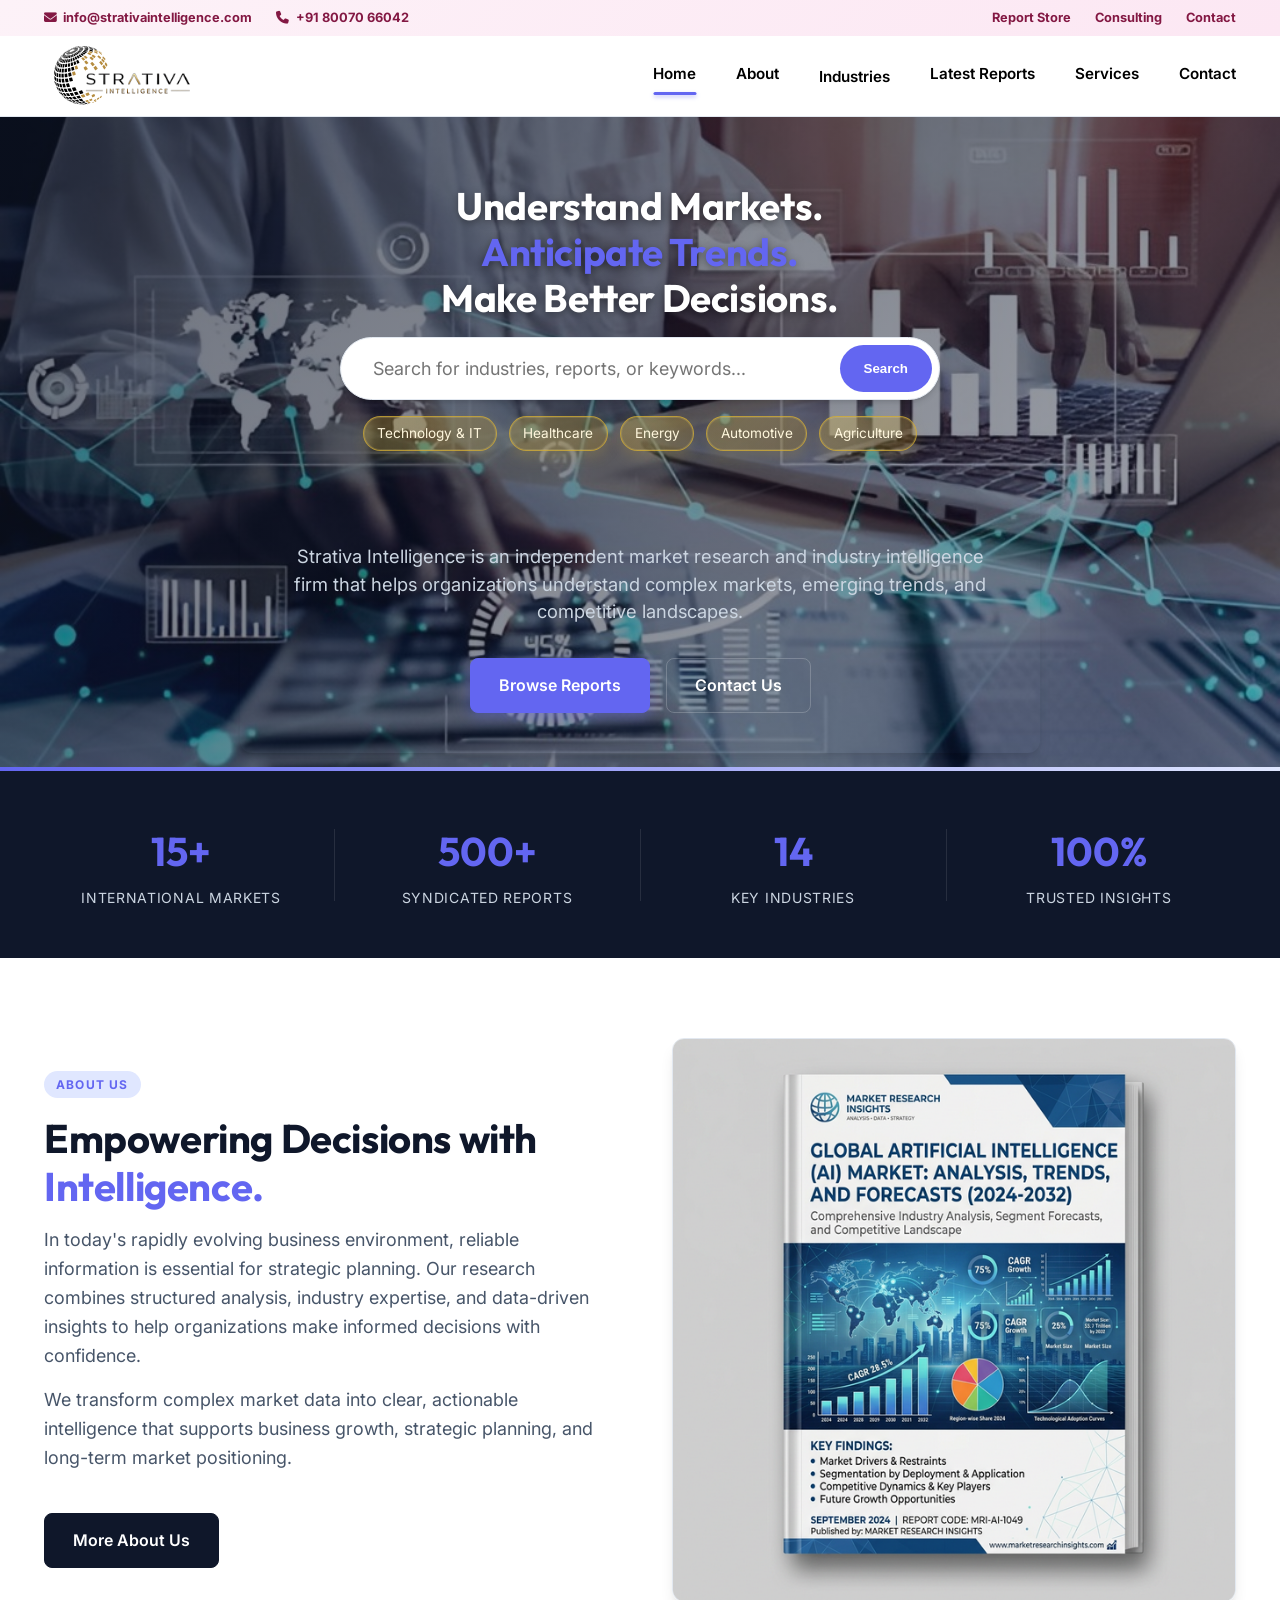
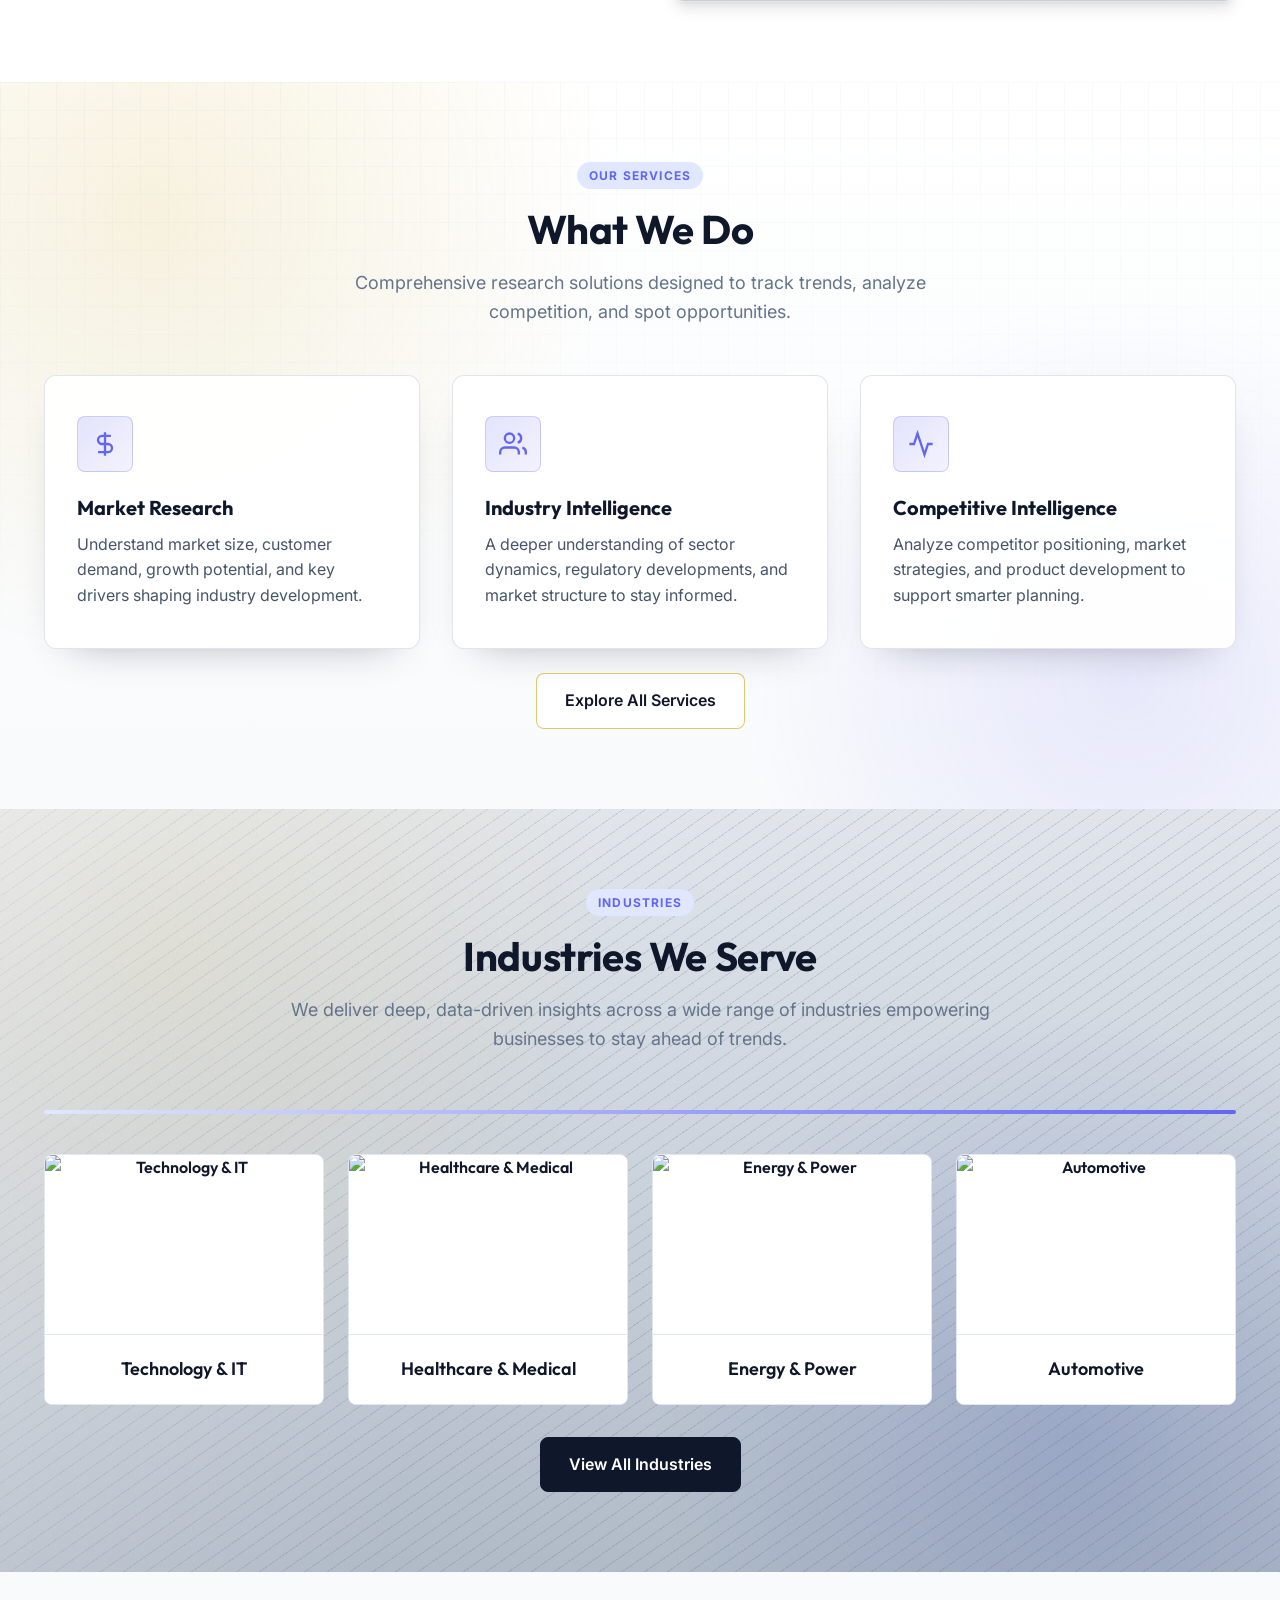
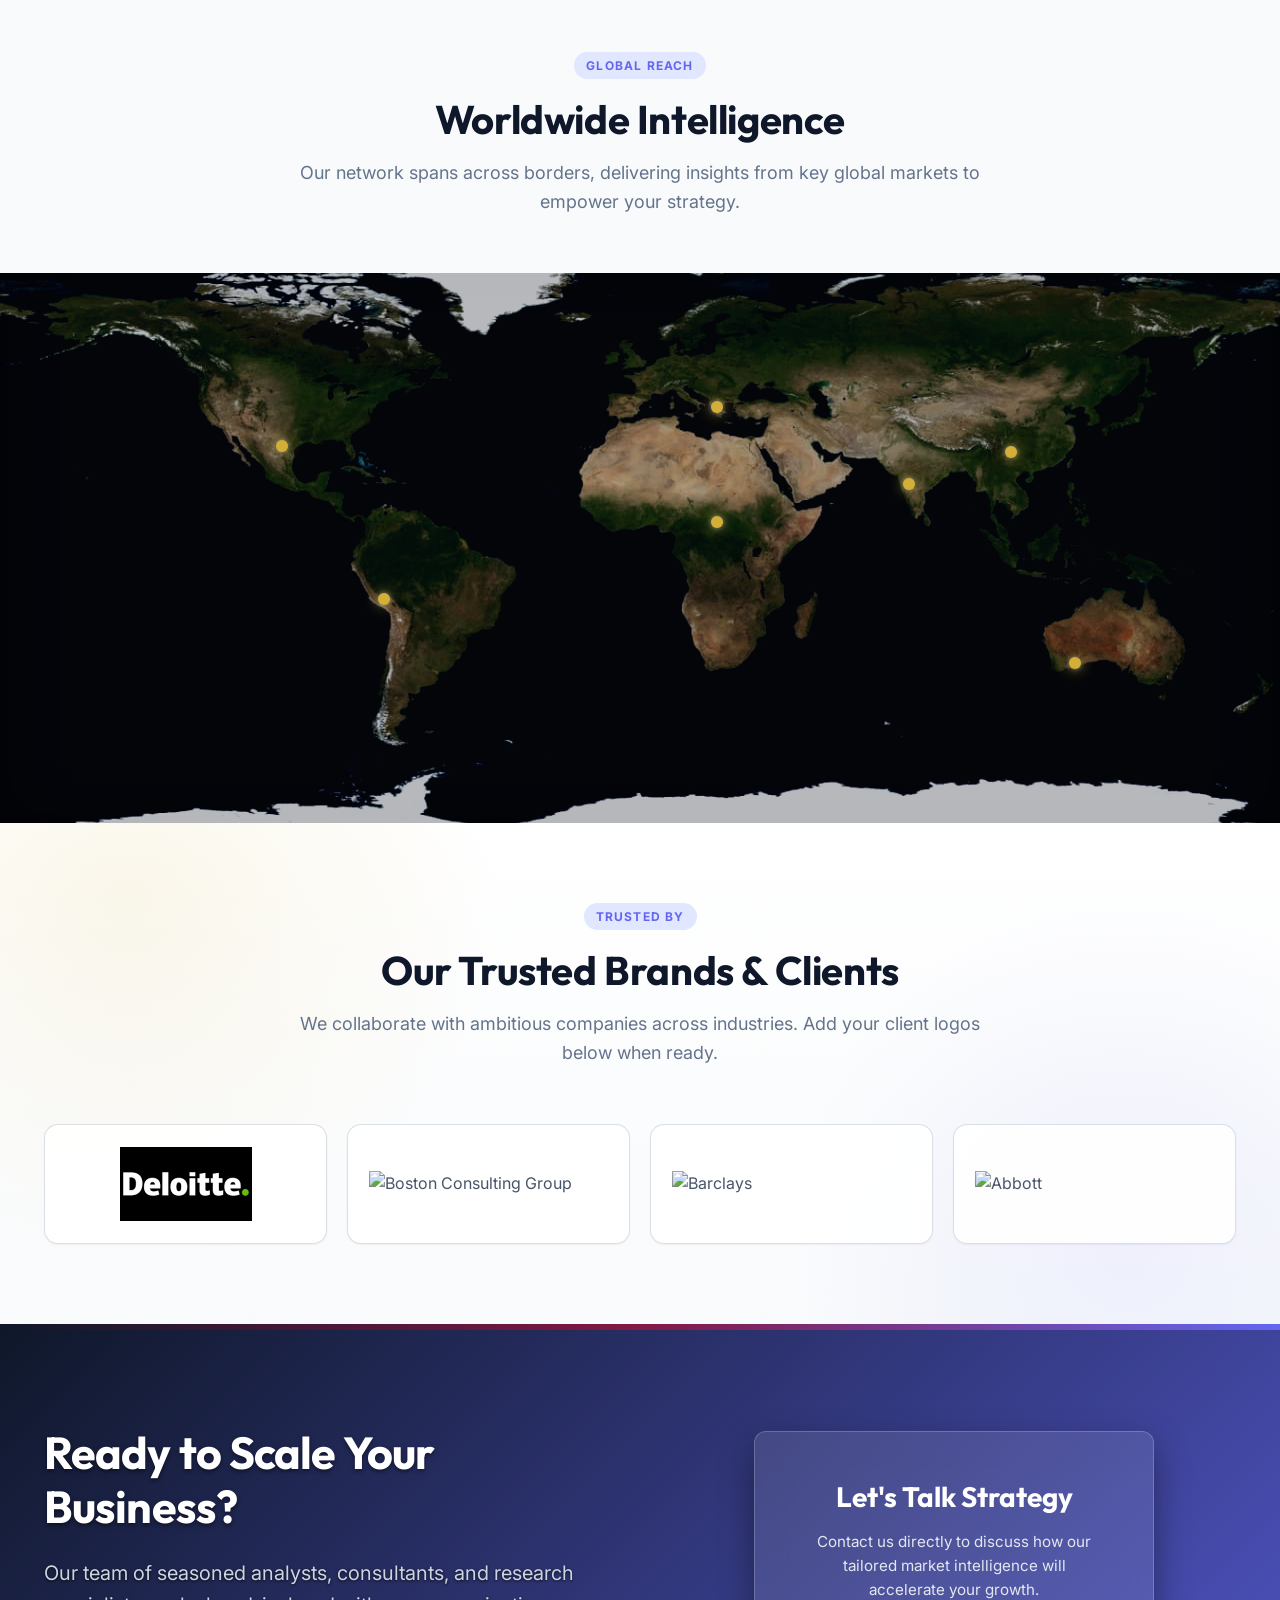
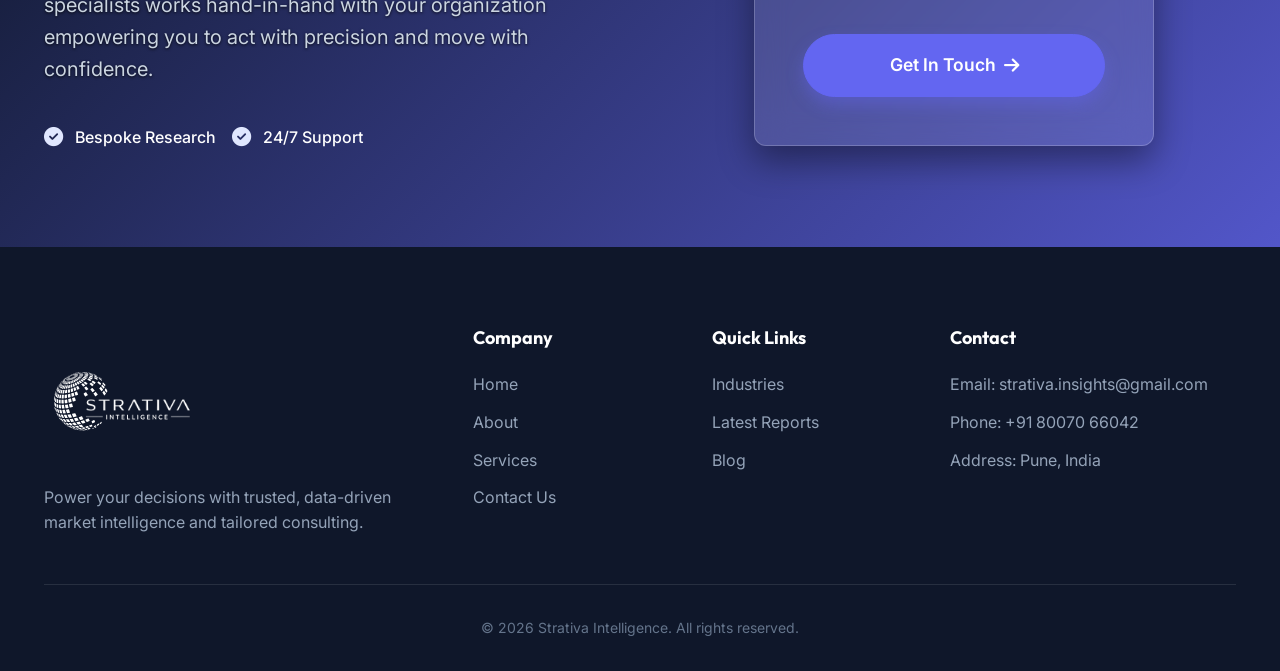
==== index.html @ 001875b3 "update chnge" ====
<!DOCTYPE html>
<html lang="en">

<head>
  <meta charset="UTF-8">
  <meta name="viewport" content="width=device-width, initial-scale=1.0">
  <meta name="description"
    content="Smarter Insights. Sharper Strategies. Real Growth. Power your decisions with trusted, data-driven market intelligence and tailored consulting.">
  <meta property="og:title" content="Strativa Intelligence | Market Research">
  <meta property="og:description" content="Trusted, data-driven market intelligence and tailored consulting.">
  <meta property="og:type" content="website">
  <title>Home | Market Intelligence & Consulting</title>
  <link
    href="https://fonts.googleapis.com/css2?family=Inter:wght@300;400;500;600;700;800&family=Outfit:wght@400;500;600;700&display=swap"
    rel="stylesheet">
  <link rel="stylesheet" href="styles.css">
  <link rel="stylesheet" href="https://cdnjs.cloudflare.com/ajax/libs/font-awesome/6.5.1/css/all.min.css">
  <link rel="icon" href="images/SI logo.svg" type="image/svg+xml">
</head>

<body>

  <!-- Header & Navigation -->
  <!-- Top Bar -->
  <div class="top-bar">
    <div class="container top-bar-container">
      <div class="top-bar-left">
        <a href="mailto:info@strativaintelligence.com"><i class="fa-solid fa-envelope"></i>
          info@strativaintelligence.com</a>
        <a href="tel:+918007066042"><i class="fa-solid fa-phone"></i> +91 80070 66042</a>
      </div>
      <div class="top-bar-right">
        <a href="reports.html">Report Store</a>
        <a href="services.html">Consulting</a>
        <a href="contact.html">Contact</a>

      </div>
    </div>
  </div>
  <header class="header">
    <div class="container nav-container">
      <a href="index.html" class="logo">
        <img src="images/SI logo.svg" alt="Strativa Intelligence" style="height: 48px; width: auto;">
      </a>
      <button class="nav-toggle" id="navToggle" aria-label="Toggle Navigation">
        <svg width="24" height="24" fill="none" stroke="currentColor" stroke-width="2">
          <path d="M4 6h16M4 12h16M4 18h16"></path>
        </svg>
      </button>
      <nav class="nav-links" id="navLinks">
        <a href="index.html" class="active">Home</a>
        <a href="about.html">About</a>
        <div class="nav-item">
          <a href="industries.html">Industries</a>
          <div class="dropdown-menu">
            <a href="industries.html?q=technology"><i class="fa-solid fa-laptop-code"
                style="margin-right:8px; width:16px; text-align:center;"></i> Technology &amp; IT</a>
            <a href="industries.html?q=healthcare"><i class="fa-solid fa-heart-pulse"
                style="margin-right:8px; width:16px; text-align:center;"></i> Healthcare</a>
            <a href="industries.html?q=energy"><i class="fa-solid fa-bolt"
                style="margin-right:8px; width:16px; text-align:center;"></i> Energy &amp; Power</a>
            <a href="industries.html?q=automotive"><i class="fa-solid fa-car"
                style="margin-right:8px; width:16px; text-align:center;"></i> Automotive</a>
            <a href="industries.html?q=agriculture"><i class="fa-solid fa-seedling"
                style="margin-right:8px; width:16px; text-align:center;"></i> Agriculture</a>
            <a href="industries.html?q=aerospace"><i class="fa-solid fa-rocket"
                style="margin-right:8px; width:16px; text-align:center;"></i> Aerospace &amp; Defense</a>
            <a href="industries.html?q=construction"><i class="fa-solid fa-helmet-safety"
                style="margin-right:8px; width:16px; text-align:center;"></i> Construction</a>
            <a href="industries.html?q=consumer"><i class="fa-solid fa-bag-shopping"
                style="margin-right:8px; width:16px; text-align:center;"></i> Consumer Goods</a>
            <a href="industries.html?q=foods"><i class="fa-solid fa-utensils"
                style="margin-right:8px; width:16px; text-align:center;"></i> Foods &amp; Beverages</a>
            <a href="industries.html?q=ict"><i class="fa-solid fa-microchip"
                style="margin-right:8px; width:16px; text-align:center;"></i> ICT &amp; Semiconductor</a>
            <a href="industries.html?q=mining"><i class="fa-solid fa-hammer"
                style="margin-right:8px; width:16px; text-align:center;"></i> Mining &amp; Metals</a>
            <a href="industries.html?q=manufacturing"><i class="fa-solid fa-industry"
                style="margin-right:8px; width:16px; text-align:center;"></i> Manufacturing</a>
            <a href="industries.html?q=chemicals"><i class="fa-solid fa-flask"
                style="margin-right:8px; width:16px; text-align:center;"></i> Chemicals</a>
            <a href="industries.html?q=telecom"><i class="fa-solid fa-tower-cell"
                style="margin-right:8px; width:16px; text-align:center;"></i> Telecom</a>
          </div>
        </div>
        <a href="reports.html">Latest Reports</a>
        <a href="services.html">Services</a>
        <a href="contact.html">Contact</a>
      </nav>
    </div>
  </header>

  <!-- Hero Section -->
  <section class="hero" id="homeHero"
    style="position: relative; padding: 0; min-height: 650px; overflow: hidden; display: flex; align-items: center;">

    <!-- Static Background -->
    <div
      style="position: absolute; inset: 0; background: url('images/hero-bg-2.jpg') center/cover no-repeat; z-index: 0;"></div>

    <!-- Dark Overlay -->
    <div
      style="position: absolute; inset: 0; background: linear-gradient(135deg, rgba(15, 23, 42, 0.62) 0%, rgba(15, 23, 42, 0.38) 100%); z-index: 1;"></div>

    <div class="container" style="position: relative; z-index: 5; width: 100%;">
      <br><br>
      <div class="hero-content">
        <!-- Search at the top -->
        <!-- <h1 style="font-size: 2.2rem; color: white; margin-bottom: 0.5rem; text-shadow: 0 2px 4px rgba(0,0,0,0.5);">Find
          Your Market Intelligence</h1> -->
        <h2 style="color: white; font-size: clamp(1.8rem, 3vw, 2.8rem); line-height: 1.2; margin: 0 0 1rem 0; text-shadow: 0 2px 8px rgba(0,0,0,0.45);">
          Understand Markets.<br><span class="text-accent">Anticipate Trends.</span><br>Make Better Decisions.
        </h2>
        <div class="hero-search-container" style="margin-top: 1rem;">
          <input type="text" id="mainSearchInput" class="hero-search-input"
            placeholder="Search for industries, reports, or keywords...">
          <button class="hero-search-btn" onclick="window.location.href='reports.html'">Search</button>
        </div>

        <div class="hero-suggestions">
              <a href="#" class="suggest-tag">Technology &amp; IT</a>
          <a href="#" class="suggest-tag">Healthcare</a>
          <a href="#" class="suggest-tag">Energy</a>
          <a href="#" class="suggest-tag">Automotive</a>
          <a href="#" class="suggest-tag">Agriculture</a>
        </div>

        <script>
          document.querySelectorAll('.suggest-tag').forEach(tag => {
            tag.addEventListener('click', function (e) {
              e.preventDefault();
              const term = this.innerText;
              document.getElementById('mainSearchInput').value = term;

              const queryMap = {
                'Technology & IT': 'technology',
                'Healthcare': 'healthcare',
                'Energy': 'energy',
                'Automotive': 'automotive',
                'Agriculture': 'agriculture'
              };

              const query = queryMap[term.trim()];
              if (query) {
                window.location.href = 'industries.html?q=' + query;
              }
            });
          });
        </script>

        <!-- Wrapped text content in a dark box -->
        <div class="hero-text-box">
          <p>Strativa Intelligence is an independent market research and industry intelligence firm that helps
            organizations understand complex markets, emerging trends, and competitive landscapes.</p>

          <div class="hero-actions">
            <a href="reports.html" class="btn btn-primary">Browse Reports</a>
            <a href="contact.html" class="btn btn-outline" style="border-color: rgba(255,255,255,0.2);">Contact Us</a>
          </div>
        </div>
      </div>
    </div>

  </section>

  <!-- Stats Section -->
  <!-- Decorative Top Bar -->
  <div
    style="height: 4px; width: 100%; background: linear-gradient(90deg, var(--accent-color) 0%, var(--accent-light) 100%);">
  </div>
  <section class="stats-section">
    <div class="container">
      <div class="stats-grid">
        <div class="stat-card">
          <div class="stat-number" data-target="15" data-suffix="+">0+</div>
          <div class="stat-label">International Markets</div>
        </div>
        <div class="stat-card">
          <div class="stat-number" data-target="500" data-suffix="+">0+</div>
          <div class="stat-label">Syndicated Reports</div>
        </div>
        <div class="stat-card">
          <div class="stat-number" data-target="14" data-suffix="">0</div>
          <div class="stat-label">Key Industries</div>
        </div>
        <div class="stat-card">
          <div class="stat-number" data-target="100" data-suffix="%">0%</div>
          <div class="stat-label">Trusted Insights</div>
        </div>
      </div>
    </div>
  </section>

  <!-- Empowering Decisions -->
  <section class="section about-section">
    <div class="container">
      <div class="split-layout">
        <div class="split-content">
          <div class="section-tag">About Us</div>
          <h2>Empowering Decisions with <span class="text-accent">Intelligence.</span></h2>
          <p>In today's rapidly evolving business environment, reliable information is essential for strategic planning.
            Our research combines structured analysis, industry expertise, and data-driven insights to help
            organizations make informed decisions with confidence.</p>
          <p style="margin-top: 1rem;">We transform complex market data into clear, actionable intelligence that
            supports business growth, strategic planning, and long-term market positioning.</p>
          <a href="about.html" class="btn btn-secondary mt-4">More About Us</a>
        </div>
        <div class="split-image">
          <img src="images/report_sample.png" alt="Grand View Research Report Sample"
            style="width: 100%; border-radius: 12px; box-shadow: var(--shadow-lg); border: 1px solid var(--border-color);">
        </div>
      </div>
    </div>
  </section>

  <!-- What We Do section -->
  <section class="section bg-light what-we-do-section">
    <div class="container">
      <div class="section-header text-center">
        <div class="section-tag">Our Services</div>
        <h2>What We Do</h2>
        <p>Comprehensive research solutions designed to track trends, analyze competition, and spot opportunities.</p>
      </div>

      <div class="services-grid">
        <div class="service-card">
          <div class="icon-wrapper">
            <svg viewBox="0 0 24 24" fill="none" stroke="currentColor" stroke-width="2">
              <path d="M12 2v20M17 5H9.5a3.5 3.5 0 0 0 0 7h5a3.5 3.5 0 0 1 0 7H6"></path>
            </svg>
          </div>
          <h3>Market Research</h3>
          <p>Understand market size, customer demand, growth potential, and key drivers shaping industry development.
          </p>
        </div>

        <div class="service-card">
          <div class="icon-wrapper">
            <svg viewBox="0 0 24 24" fill="none" stroke="currentColor" stroke-width="2">
              <path d="M17 21v-2a4 4 0 0 0-4-4H5a4 4 0 0 0-4 4v2"></path>
              <circle cx="9" cy="7" r="4"></circle>
              <path d="M23 21v-2a4 4 0 0 0-3-3.87"></path>
              <path d="M16 3.13a4 4 0 0 1 0 7.75"></path>
            </svg>
          </div>
          <h3>Industry Intelligence</h3>
          <p>A deeper understanding of sector dynamics, regulatory developments, and market structure to stay informed.
          </p>
        </div>

        <div class="service-card">
          <div class="icon-wrapper">
            <svg viewBox="0 0 24 24" fill="none" stroke="currentColor" stroke-width="2">
              <polyline points="22 12 18 12 15 21 9 3 6 12 2 12"></polyline>
            </svg>
          </div>
          <h3>Competitive Intelligence</h3>
          <p>Analyze competitor positioning, market strategies, and product development to support smarter planning.</p>
        </div>
      </div>
      <div class="text-center mt-4">
        <a href="services.html" class="btn btn-outline">Explore All Services</a>
      </div>
    </div>
  </section>

  <!-- Industries We Serve -->
  <section class="section industries-premium-section">
    <div class="container">
      <div class="section-header text-center">
        <div class="section-tag">Industries</div>
        <h2>Industries We Serve</h2>
        <p>We deliver deep, data-driven insights across a wide range of industries empowering businesses to stay ahead
          of trends.</p>
      </div>

      <div class="industry-grid">
        <div class="color-bar-accent"
          style="grid-column: 1 / -1; height: 4px; background: linear-gradient(90deg, var(--accent-light), var(--accent-color)); border-radius: 4px; margin-bottom: 1rem;">
        </div>
        <a href="industries.html" class="industry-card with-img">
          <img src="https://images.unsplash.com/photo-1518770660439-4636190af475?auto=format&fit=crop&w=600&q=80"
            alt="Technology & IT" class="industry-img">
          <div class="industry-title">Technology & IT</div>
        </a>
        <a href="industries.html" class="industry-card with-img">
          <img src="https://plus.unsplash.com/premium_photo-1673953510197-0950d951c6d9?q=80&w=871&auto=format&fit=crop&ixlib=rb-4.1.0&ixid=M3wxMjA3fDB8MHxwaG90by1wYWdlfHx8fGVufDB8fHx8fA%3D%3D"
            alt="Healthcare & Medical" class="industry-img">
          <div class="industry-title">Healthcare & Medical</div>
        </a>
        <a href="industries.html" class="industry-card with-img">
          <img src="https://images.unsplash.com/photo-1466611653911-95081537e5b7?auto=format&fit=crop&w=600&q=80"
            alt="Energy & Power" class="industry-img">
          <div class="industry-title">Energy & Power</div>
        </a>
        <a href="industries.html" class="industry-card with-img">
          <img src="https://images.unsplash.com/photo-1492144534655-ae79c964c9d7?auto=format&fit=crop&w=600&q=80"
            alt="Automotive" class="industry-img">
          <div class="industry-title">Automotive</div>
        </a>
      </div>

      <div class="text-center mt-4">
        <a href="industries.html" class="btn btn-secondary">View All Industries</a>
      </div>
    </div>
  </section>

  <!-- Global Reach Map Section -->
  <section class="section bg-light" style="padding: 0;">
    <div class="container" style="padding-top: 5rem;">
      <div class="section-header text-center">
        <div class="section-tag">Global Reach</div>
        <h2>Worldwide Intelligence</h2>
        <p>Our network spans across borders, delivering insights from key global markets to empower your strategy.</p>
      </div>
    </div>

    <!-- Full width map wrapper below header -->
    <div class="map-layout"
      style="display: block; width: 100vw; position: relative; left: 50%; right: 50%; margin-left: -50vw; margin-right: -50vw;">
      <div class="map-container" title="Global Map"
        style="border-radius: 0; padding: 4rem 0; margin-bottom: 0; max-height: 550px; display: flex; align-items: center; justify-content: center; overflow: hidden; background: #0b1121;">
        <div class="map-stage">
          <img src="images/premium-world-map.png" alt="Global Reach Map" class="map-img"
            style="opacity: 0.7; width: 100%; height: auto; object-fit: contain;">

          <!-- Interactive Markers with simplified tooltips -->
          <div class="map-marker-v2" style="top: 34%; left: 22%;" data-name="North America"></div>
          <div class="map-marker-v2" style="top: 28%; left: 56%;" data-name="Europe & UK"></div>
          <div class="map-marker-v2" style="top: 40%; left: 71%;" data-name="Asia-Pacific (India)"></div>
          <div class="map-marker-v2" style="top: 35%; left: 79%;" data-name="Asia-Pacific (East Asia)"></div>
          <div class="map-marker-v2" style="top: 68%; left: 84%;" data-name="Australia"></div>
          <div class="map-marker-v2" style="top: 58%; left: 30%;" data-name="South America"></div>
          <div class="map-marker-v2" style="top: 46%; left: 56%;" data-name="Africa & Middle East"></div>
        </div>

        <style>
          .map-stage {
            position: relative;
            width: min(100%, 1400px);
            margin: 0 auto;
          }

          .map-marker-v2 {
            position: absolute;
            width: 12px;
            height: 12px;
            background-color: #D4AF37;
            border-radius: 50%;
            transform: translate(-50%, -50%);
            z-index: 10;
            cursor: pointer;
            box-shadow: 0 0 15px rgba(212, 175, 55, 0.8), 0 0 5px rgba(255, 255, 255, 0.5);
          }

          .map-marker-v2::after {
            content: attr(data-name);
            position: absolute;
            top: -30px;
            left: 50%;
            transform: translateX(-50%);
            background: rgba(15, 23, 42, 0.95);
            color: #fff;
            padding: 5px 12px;
            border-radius: 6px;
            font-size: 12px;
            font-weight: 600;
            white-space: nowrap;
            opacity: 0;
            pointer-events: none;
            transition: all 0.3s cubic-bezier(0.4, 0, 0.2, 1);
            border: 1px solid rgba(255, 255, 255, 0.2);
            box-shadow: 0 4px 12px rgba(0, 0, 0, 0.3);
          }

          .map-marker-v2:hover {
            transform: translate(-50%, -50%) scale(1.3);
            background-color: #fff;
          }

          .map-marker-v2:hover::after {
            opacity: 1;
            top: -38px;
          }

          @media (max-width: 768px) {
            .map-marker-v2 {
              width: 10px;
              height: 10px;
            }

            .map-marker-v2::after {
              font-size: 11px;
              padding: 4px 10px;
            }
          }
        </style>
      </div>

      <!-- <div class="container" style="padding-top: 4rem; padding-bottom: 5rem;">
        <div class="map-content"
          style="display: grid; grid-template-columns: repeat(auto-fit, minmax(280px, 1fr)); gap: 2rem; position: relative; z-index: 10;">
          <div style="grid-column: 1 / -1; margin-bottom: 0.5rem;">
            <h3 style="font-size: 1.5rem; color: var(--text-dark); text-align: center;">Key Regional Insights</h3>
          </div>

          <div class="region-card"
            style="background: white; border-radius: var(--radius-md); padding: 1.5rem; box-shadow: var(--shadow-md);">
            <h4 class="text-accent">North America</h4>
            <p>Direct connections to Silicon Valley innovators, scaling tech startups, and major Fortune 500
              headquarters.</p>
          </div>

          <div class="region-card"
            style="background: white; border-radius: var(--radius-md); padding: 1.5rem; box-shadow: var(--shadow-md);">
            <h4 class="text-accent">Europe &amp; UK</h4>
            <p>Unmatched regulatory expertise across the EU landscape and in major financial hubs.</p>
          </div>

          <div class="region-card"
            style="background: white; border-radius: var(--radius-md); padding: 1.5rem; box-shadow: var(--shadow-md);">
            <h4 class="text-accent">Asia-Pacific</h4>
            <p>Deep-dive monitoring into rapidly emerging manufacturing sectors and IT ecosystems.</p>
          </div>
        </div>
      </div>
    </div> -->
  </section>

  <!-- Trusted Brands / Clients -->
  <section class="section trusted-brands-section">
    <div class="container">
      <div class="section-header text-center">
        <div class="section-tag">Trusted By</div>
        <h2>Our Trusted Brands &amp; Clients</h2>
        <p>We collaborate with ambitious companies across industries. Add your client logos below when ready.</p>
      </div>

      <div class="brand-logos-grid">
        <div class="brand-logo-card">
          <img src="[data-uri]" alt="Deloitte" class="brand-logo-img">
        </div>
        <div class="brand-logo-card">
          <img src="https://assets.channelinsider.com/uploads/2022/08/CI.BCG_.Profile-300x300.png" alt="Boston Consulting Group" class="brand-logo-img">
        </div>
        <div class="brand-logo-card">
          <img src="https://fabrikbrands.com/wp-content/uploads/Barclays-Logo-1-1155x770.png" alt="Barclays" class="brand-logo-img">
        </div>
        <div class="brand-logo-card">
          <img src="https://massbioportalimages.blob.core.windows.net/massbioportalimages/f17a93559577ea11a811000d3a378f47/Abbott-Laboratories-2B18.jpg" alt="Abbott" class="brand-logo-img">
        </div>
      </div>
    </div>
  </section>

  <!-- Color Bar Divider -->
  <div
    style="height: 6px; width: 100%; background: linear-gradient(90deg, var(--primary-color) 0%, #831843 50%, var(--accent-color) 100%);">
  </div>

  <!-- CTA -->
  <section class="section cta-section" style="padding: 6rem 0; overflow: hidden;">
    <div class="container"
      style="display: grid; grid-template-columns: repeat(auto-fit, minmax(300px, 1fr)); gap: 4rem; align-items: center;">
      <div style="position: relative; z-index: 10;">
        <h2 style="color: white; margin-bottom: 1.5rem; text-shadow: 0 2px 4px rgba(0,0,0,0.5);">Ready to Scale Your
          Business?</h2>
        <p class="cta-subtitle"
          style="text-align: left; margin: 0; line-height: 1.6; text-shadow: 0 1px 3px rgba(0,0,0,0.8);">Our team of
          seasoned analysts, consultants, and research specialists works hand-in-hand
          with your organization empowering you to act with precision and move with confidence.</p>

        <div style="margin-top: 2.5rem; display: flex; gap: 1rem;">
          <div style="display: flex; align-items: center; gap: 0.75rem; color: #fff;">
            <i class="fa-solid fa-check-circle" style="color: var(--accent-light); font-size: 1.2rem;"></i> <span
              style="font-weight: 500;">Bespoke Research</span>
          </div>
          <div style="display: flex; align-items: center; gap: 0.75rem; color: #fff;">
            <i class="fa-solid fa-check-circle" style="color: var(--accent-light); font-size: 1.2rem;"></i> <span
              style="font-weight: 500;">24/7 Support</span>
          </div>
        </div>
      </div>

      <div style="position: relative; z-index: 10; display: flex; justify-content: center;">
        <div
          style="background: rgba(255, 255, 255, 0.1); backdrop-filter: blur(16px); padding: 3rem; border-radius: var(--radius-lg); border: 1px solid rgba(255, 255, 255, 0.2); text-align: center; box-shadow: 0 15px 35px rgba(0,0,0,0.4); max-width: 400px; width: 100%;">
          <h3 style="color: white; font-size: 1.75rem; margin-bottom: 1rem;">Let's Talk Strategy</h3>
          <p style="color: #e2e8f0; margin-bottom: 2rem; font-size: 0.95rem;">Contact us directly to discuss how our
            tailored market intelligence will accelerate your growth.</p>
          <a href="contact.html" class="btn btn-primary"
            style="width: 100%; padding: 1rem; font-size: 1.1rem; border-radius: 999px; box-shadow: 0 8px 16px rgba(99, 102, 241, 0.4);">
            Get In Touch <i class="fa-solid fa-arrow-right" style="margin-left: 0.5rem;"></i>
          </a>
        </div>
      </div>
    </div>
  </section>

  <!-- Footer -->
  <footer class="footer">
    <div class="container">
      <div class="footer-grid">
        <div class="footer-brand">
          <a href="index.html" class="logo">
            <img src="images/SI logo.svg" alt="Strativa Intelligence"
              style="height: 48px; width: auto; filter: brightness(0) invert(1);">
          </a>
          <p class="mt-2 text-gray">Power your decisions with trusted, data-driven market intelligence and tailored
            consulting.</p>
        </div>
        <div>
          <h4 class="footer-heading">Company</h4>
          <ul class="footer-links">
            <li><a href="index.html">Home</a></li>
            <li><a href="about.html">About</a></li>
            <li><a href="services.html">Services</a></li>
            <li><a href="contact.html">Contact Us</a></li>
          </ul>
        </div>
        <div>
          <h4 class="footer-heading">Quick Links</h4>
          <ul class="footer-links">
            <li><a href="industries.html">Industries</a></li>
            <li><a href="reports.html">Latest Reports</a></li>
            <li><a href="blog.html">Blog</a></li>
          </ul>
        </div>
        <div>
          <h4 class="footer-heading">Contact</h4>
          <ul class="footer-links">
            <li class="text-gray">Email: strativa.insights@gmail.com</li>
            <li class="text-gray">Phone: +91 80070 66042</li>
            <li class="text-gray">Address: Pune, India</li>
          </ul>
        </div>
      </div>
      <div class="footer-bottom">
        <p>&copy; 2026 Strativa Intelligence. All rights reserved.</p>
      </div>
    </div>
  </footer>

  <script src="script.js"></script>
</body>

</html>
---- styles.css ----
:root {
  --primary-color: #0F172A;
  /* Deep slate/midnight */
  --primary-light: #1E293B;
  --secondary-color: #334155;
  --accent-color: #6366F1;
  /* Fresh vibrant indigo */
  --accent-hover: #4F46E5;
  --accent-light: #E0E7FF;
  --gold-accent: #D4AF37;
  --gold-soft: #F6E7B8;
  --text-dark: #0F172A;
  --text-base: #475569;
  --text-light: #64748b;
  --bg-color: #ffffff;
  --bg-shade: #F8FAFC;
  --border-color: #E2E8F0;

  --font-sans: 'Inter', system-ui, -apple-system, sans-serif;
  --font-display: 'Outfit', system-ui, -apple-system, sans-serif;
  --max-width: 1240px;

  --shadow-sm: 0 1px 2px 0 rgb(0 0 0 / 0.05);
  --shadow-md: 0 4px 6px -1px rgb(0 0 0 / 0.1), 0 2px 4px -2px rgb(0 0 0 / 0.1);
  --shadow-lg: 0 10px 15px -3px rgb(0 0 0 / 0.1), 0 4px 6px -4px rgb(0 0 0 / 0.1);

  --radius-md: 0.5rem;
  --radius-lg: 0.75rem;

  --transition: all 0.3s cubic-bezier(0.4, 0, 0.2, 1);
}

* {
  margin: 0;
  padding: 0;
  box-sizing: border-box;
}

html {
  font-family: var(--font-sans);
  color: var(--text-base);
  background-color: var(--bg-color);
  line-height: 1.6;
  scroll-behavior: smooth;
}

body {
  display: flex;
  flex-direction: column;
  min-height: 100vh;
  -webkit-font-smoothing: antialiased;
  overflow-x: hidden;
  width: 100%;
}

a {
  text-decoration: none;
  color: inherit;
  transition: var(--transition);
}

ul {
  list-style: none;
}

img {
  max-width: 100%;
  min-height: 150px;
  display: block;
}

/* Utilities */
.container {
  width: 100%;
  max-width: var(--max-width);
  margin: 0 auto;
  padding: 0 1.5rem;
}

.text-center {
  text-align: center;
}

.text-accent {
  color: var(--accent-color);
}

.text-white {
  color: white !important;
}

.text-gray {
  color: #94a3b8 !important;
}

.fw-light {
  font-weight: 300;
}

.mt-2 {
  margin-top: 0.5rem;
}

.mt-4 {
  margin-top: 1.5rem;
}

.bg-light {
  background-color: var(--bg-shade);
}

.bg-dark {
  background-color: var(--primary-color);
}

h1,
h2,
h3,
h4,
h5,
h6 {
  font-family: var(--font-display);
  color: var(--text-dark);
  font-weight: 700;
  line-height: 1.2;
}

h1 {
  font-size: clamp(2.5rem, 5vw, 4rem);
  letter-spacing: -0.02em;
}

h2 {
  font-size: clamp(2rem, 4vw, 2.5rem);
  letter-spacing: -0.01em;
  margin-bottom: 1rem;
}

h3 {
  font-size: 1.25rem;
  margin-bottom: 0.75rem;
}

.section {
  padding: 5rem 0;
}

.section-tag {
  display: inline-block;
  text-transform: uppercase;
  font-size: 0.75rem;
  font-weight: 700;
  letter-spacing: 0.1em;
  color: var(--accent-color);
  background-color: var(--accent-light);
  padding: 0.25rem 0.75rem;
  border-radius: 9999px;
  margin-bottom: 1rem;
}

.section-header {
  max-width: 700px;
  margin: 0 auto 3.5rem;
}

.section-header p {
  font-size: 1.125rem;
  color: var(--text-light);
}

/* Header */
.header {
  background-color: rgba(255, 255, 255, 0.95);
  backdrop-filter: blur(8px);
  position: sticky;
  top: 0;
  z-index: 100;
  border-bottom: 1px solid var(--border-color);
  transition: all 0.3s ease;
}

.nav-container {
  display: flex;
  align-items: center;
  justify-content: space-between;
  height: 80px;
}

.logo {
  font-family: var(--font-display);
  font-size: 1.5rem;
  font-weight: 700;
  color: var(--primary-color);
  display: flex;
  align-items: center;
  gap: 0.5rem;
}

.nav-links {
  display: flex;
  gap: 2.5rem;
  align-items: center;
}

.nav-links a {
  font-weight: 600;
  font-size: 0.95rem;
  color: #000000;
  position: relative;
  padding-bottom: 0.25rem;
  transition: color 0.3s ease;
}

.nav-links a::after {
  content: '';
  position: absolute;
  bottom: -4px;
  left: 50%;
  width: 0;
  height: 3px;
  background-color: var(--accent-color);
  border-radius: 4px;
  transform: translateX(-50%) translateY(4px);
  opacity: 0;
  transition: all 0.3s cubic-bezier(0.4, 0, 0.2, 1);
  box-shadow: 0 2px 4px rgba(99, 102, 241, 0.4);
}

.nav-links a:hover::after,
.nav-links a.active::after {
  width: 100%;
  opacity: 1;
  transform: translateX(-50%) translateY(0);
}

.nav-links a:hover,
.nav-links a.active {
  color: #000000;
}

.nav-toggle {
  display: none;
  background: none;
  border: none;
  color: var(--text-dark);
  cursor: pointer;
}

/* Dropdown Navigation */
.nav-item {
  position: relative;
  padding: 1.5rem 0;
}

.dropdown-menu {
  position: absolute;
  top: 100%;
  left: 0;
  background: white;
  min-width: 240px;
  padding: 0.5rem 0;
  border-radius: var(--radius-md);
  box-shadow: var(--shadow-lg);
  border: 1px solid var(--border-color);
  opacity: 0;
  visibility: hidden;
  transform: translateY(10px);
  transition: all 0.3s ease;
  z-index: 200;
  display: grid;
  grid-template-columns: 1fr;
}

.nav-item:hover .dropdown-menu {
  opacity: 1;
  visibility: visible;
  transform: translateY(0);
}

.dropdown-menu a {
  padding: 0.6rem 1.5rem;
  display: block;
  font-size: 0.9rem;
  font-weight: 600;
  color: #000000;
  transition: background-color 0.2s;
}

.dropdown-menu a::after {
  display: none !important;
}

.dropdown-menu a:hover {
  background-color: var(--accent-light);
  color: var(--accent-hover) !important;
  transform: translateX(4px);
}

@media (min-width: 993px) {
  .dropdown-menu {
    grid-template-columns: 1fr 1fr;
    min-width: 480px;
  }
}

/* Buttons */
.btn {
  display: inline-flex;
  align-items: center;
  justify-content: center;
  padding: 0.875rem 1.75rem;
  border-radius: var(--radius-md);
  font-weight: 600;
  font-size: 1rem;
  cursor: pointer;
  transition: var(--transition);
  font-family: var(--font-sans);
}

.btn-primary {
  background-color: var(--accent-color);
  color: white;
  border: 1px solid var(--accent-color);
  box-shadow: 0 4px 14px 0 rgba(99, 102, 241, 0.39);
}

.btn-primary:hover {
  background-color: var(--accent-hover);
  transform: translateY(-2px);
  box-shadow: 0 6px 20px rgba(99, 102, 241, 0.23);
  color: white;
}

.btn-secondary {
  background-color: var(--primary-color);
  color: white;
  border: 1px solid var(--primary-color);
}

.btn-secondary:hover {
  background-color: var(--primary-light);
  transform: translateY(-2px);
  color: white;
}

.btn-outline {
  background-color: transparent;
  color: white;
  border: 1px solid rgba(255, 255, 255, 0.4);
}

.btn-outline:hover {
  border-color: white;
  background-color: rgba(255, 255, 255, 0.1);
  color: white;
}

/* Hero Section */
.hero {
  position: relative;
  padding: 5rem 0 6rem;
  overflow: hidden;
  background-color: var(--primary-color);
  color: white;
}

.hero-bg {
  position: absolute;
  top: 0;
  left: 0;
  right: 0;
  bottom: 0;
  background: linear-gradient(to bottom, rgba(15, 23, 42, 0.7), rgba(15, 23, 42, 0.9)), url('https://images.unsplash.com/photo-1451187580459-43490279c0fa?auto=format&fit=crop&w=1920&q=80') center/cover no-repeat;
  opacity: 0.65;
  z-index: 0;
}

.hero-content {
  position: relative;
  z-index: 10;
  max-width: 800px;
  text-align: center;
  margin: 0 auto;
}

.hero-content h1 {
  color: white;
  font-size: clamp(2.2rem, 4vw, 3.2rem);
}

.hero-subtitle {
  display: inline-block;
  font-weight: 600;
  color: var(--accent-color);
  margin-bottom: 1rem;
  font-size: 1.125rem;
}

.hero p {
  font-size: 1.15rem;
  color: #cbd5e1;
  margin-bottom: 2rem;
  margin-top: 1.25rem;
  line-height: 1.5;
}

.hero-actions {
  display: flex;
  gap: 1rem;
  justify-content: center;
}

/* Stats Section */
.stats-section {
  padding: 3rem 0;
  background-color: var(--primary-color);
  color: white;
  position: relative;
  z-index: 20;
}

.stats-grid {
  display: grid;
  grid-template-columns: repeat(4, 1fr);
  gap: 2rem;
  text-align: center;
}

.stat-card {
  position: relative;
}

.stat-card:not(:first-child)::before {
  content: '';
  position: absolute;
  left: -1rem;
  top: 10%;
  height: 80%;
  width: 1px;
  background-color: rgba(255, 255, 255, 0.1);
}

.stat-number {
  font-family: var(--font-display);
  font-size: 2.5rem;
  font-weight: 700;
  color: var(--accent-color);
  margin-bottom: 0.25rem;
}

.stat-label {
  font-size: 0.875rem;
  text-transform: uppercase;
  letter-spacing: 0.05em;
  color: #cbd5e1;
}

/* Split Layout / About */
.split-layout {
  display: grid;
  grid-template-columns: 1fr 1fr;
  gap: 4rem;
  align-items: center;
}

.split-content p {
  font-size: 1.125rem;
  margin-bottom: 1rem;
}

/* Services Grid */
.services-grid {
  display: grid;
  grid-template-columns: repeat(auto-fit, minmax(300px, 1fr));
  gap: 2rem;
}

.service-card {
  background: var(--bg-color);
  border: 1px solid var(--border-color);
  padding: 2.5rem 2rem;
  border-radius: var(--radius-lg);
  transition: var(--transition);
  position: relative;
  overflow: hidden;
}

.industry-card.with-img:hover .industry-img {
  transform: scale(1.05);
}

.industry-card.with-img:hover .industry-title {
  background: linear-gradient(to top, rgba(0, 0, 0, 0.95), rgba(0, 0, 0, 0.2));
  padding-bottom: 1.75rem;
}

.service-card:hover {
  transform: translateY(-5px);
  box-shadow: var(--shadow-lg);
  border-color: var(--accent-color);
  background-color: var(--bg-shade);
}

.service-card.clicked {
  border-color: var(--gold-accent);
  background: linear-gradient(135deg, #fffdf7 0%, #f5c527 100%);
  box-shadow: 0 10px 28px rgba(212, 175, 55, 0.28);
}

.service-card.clicked .icon-wrapper {
  background-color: var(--gold-accent);
  color: #ffffff;
}

.service-card:hover .icon-wrapper {
  background-color: var(--accent-color);
  color: white;
  transform: scale(1.1);
}

.icon-wrapper {
  width: 56px;
  height: 56px;
  background-color: var(--accent-light);
  color: var(--accent-color);
  border-radius: var(--radius-md);
  display: flex;
  align-items: center;
  justify-content: center;
  margin-bottom: 1.5rem;
  transition: var(--transition);
}

.icon-wrapper svg {
  width: 28px;
  height: 28px;
}

/* Home: What We Do section enhancements */
.what-we-do-section {
  position: relative;
  overflow: hidden;
  background:
    radial-gradient(circle at 12% 18%, rgba(212, 175, 55, 0.16), transparent 36%),
    radial-gradient(circle at 88% 82%, rgba(99, 102, 241, 0.12), transparent 30%),
    linear-gradient(180deg, #ffffff 0%, #f8fafc 100%);
}

.what-we-do-section::before {
  content: '';
  position: absolute;
  inset: 0;
  pointer-events: none;
  background-image: linear-gradient(rgba(148, 163, 184, 0.12) 1px, transparent 1px),
    linear-gradient(90deg, rgba(148, 163, 184, 0.12) 1px, transparent 1px);
  background-size: 28px 28px;
  mask-image: linear-gradient(to bottom, rgba(0, 0, 0, 0.45), transparent 85%);
}

.what-we-do-section .container {
  position: relative;
  z-index: 1;
}

.what-we-do-section .section-header {
  margin-bottom: 3rem;
}

.what-we-do-section .section-header p {
  max-width: 640px;
  margin: 0.5rem auto 0;
}

.what-we-do-section .service-card {
  background: rgba(255, 255, 255, 0.94);
  border: 1px solid rgba(148, 163, 184, 0.28);
  box-shadow: 0 18px 40px -28px rgba(15, 23, 42, 0.42);
}

.what-we-do-section .service-card::after {
  content: '';
  position: absolute;
  left: 1.25rem;
  right: 1.25rem;
  top: 0.85rem;
  height: 3px;
  border-radius: 999px;
  background: linear-gradient(90deg, #f6e7b8 0%, #d4af37 55%, #b8860b 100%);
  opacity: 0;
  transition: var(--transition);
}

.what-we-do-section .service-card:hover {
  transform: translateY(-8px);
  border-color: rgba(212, 175, 55, 0.78);
  box-shadow: 0 24px 40px -24px rgba(212, 175, 55, 0.4);
  background: linear-gradient(180deg, #ffffff 0%, #fff9ea 100%);
}

.what-we-do-section .service-card:hover::after {
  opacity: 1;
}

.what-we-do-section .icon-wrapper {
  background: linear-gradient(135deg, rgba(99, 102, 241, 0.18), rgba(99, 102, 241, 0.08));
  border: 1px solid rgba(99, 102, 241, 0.25);
}

.what-we-do-section .service-card:hover .icon-wrapper {
  background: linear-gradient(135deg, #f6e7b8 0%, #d4af37 100%);
  color: #111827;
  border-color: rgba(212, 175, 55, 0.82);
}

.what-we-do-section .btn-outline {
  color: #0f172a;
  border-color: rgba(212, 175, 55, 0.7);
  background: rgba(255, 255, 255, 0.92);
}

.what-we-do-section .btn-outline:hover {
  color: #111827;
  border-color: #d4af37;
  background: linear-gradient(135deg, #f6e7b8 0%, #d4af37 100%);
}

/* Industries */
.industries-premium-section {
  position: relative;
  overflow: hidden;
  background:
    radial-gradient(circle at 12% 20%, rgba(212, 175, 55, 0.18), transparent 36%),
    radial-gradient(circle at 84% 82%, rgba(30, 64, 175, 0.2), transparent 34%),
    linear-gradient(180deg, #eef2f7 0%, #dfe7f0 48%, #cbd5e1 100%);
}

.industries-premium-section::before {
  content: '';
  position: absolute;
  inset: 0;
  pointer-events: none;
  background-image:
    linear-gradient(110deg, rgba(255, 255, 255, 0.56) 0%, rgba(255, 255, 255, 0) 42%),
    repeating-linear-gradient(
      -35deg,
      rgba(100, 116, 139, 0.2) 0,
      rgba(100, 116, 139, 0.2) 1px,
      transparent 1px,
      transparent 13px
    );
}

.industries-premium-section::after {
  content: '';
  position: absolute;
  inset: 0;
  pointer-events: none;
  background: linear-gradient(180deg, rgba(15, 23, 42, 0.06) 0%, rgba(15, 23, 42, 0.14) 100%);
}

.industries-premium-section .container {
  position: relative;
  z-index: 1;
}

.industry-grid {
  display: grid;
  grid-template-columns: repeat(auto-fill, minmax(250px, 1fr));
  gap: 1.5rem;
  margin-bottom: 2rem;
}

.industry-card {
  background: var(--bg-shade);
  border: 1px solid var(--border-color);
  padding: 1.5rem;
  border-radius: var(--radius-md);
  font-weight: 600;
  font-family: var(--font-display);
  color: var(--text-dark);
  text-align: center;
  transition: var(--transition);
}

.industry-card.with-img {
  padding: 0;
  overflow: hidden;
  display: flex;
  flex-direction: column;
  background: var(--bg-color);
}

.industry-card .industry-img {
  width: 100%;
  height: 180px;
  object-fit: cover;
  border-bottom: 1px solid var(--border-color);
  transition: transform 0.5s ease;
}

.industry-card.with-img .industry-title {
  padding: 1.25rem 1rem;
  font-size: 1.125rem;
  z-index: 2;
  background: var(--bg-color);
}

.industry-card:hover {
  background: linear-gradient(135deg, #f9e7b0 0%, #d4af37 52%, #b8860b 100%);
  color: #111827;
  border-color: var(--gold-accent);
  transform: translateY(-5px);
  box-shadow: var(--shadow-lg);
}

.industry-card.clicked {
  border-color: var(--gold-accent);
  box-shadow: 0 10px 30px rgba(255, 196, 0, 0.35);
}

.industry-card.with-img.clicked .industry-title {
  background: linear-gradient(180deg, #d6a00c 0%, var(--gold-accent) 100%);
  color: #111827;
}

.industry-card.with-img.clicked .industry-img {
  transform: scale(1.03);
  filter: saturate(1.1);
}

.industry-card.with-img:hover .industry-title {
  background: linear-gradient(180deg, #f7e2a2 0%, #d4af37 100%);
  color: #111827;
}

.industry-card.with-img:hover .industry-img {
  transform: scale(1.05);
}

/* CTA Section */
.cta-section {
  padding: 6rem 0;
  background: var(--primary-color) url('https://images.unsplash.com/photo-1557683316-973673baf926?auto=format&fit=crop&w=1920&q=80') center/cover no-repeat;
  position: relative;
  z-index: 1;
}

.cta-section::before {
  content: '';
  position: absolute;
  top: 0; left: 0; right: 0; bottom: 0;
  background: linear-gradient(135deg, rgba(15, 23, 42, 0.95), rgba(99, 102, 241, 0.8));
  z-index: -1;
}

.cta-section h2 {
  font-size: clamp(2rem, 3.5vw, 3rem);
  margin-bottom: 1.5rem;
  letter-spacing: -0.02em;
}

.cta-subtitle {
  font-size: 1.25rem;
  color: #cbd5e1;
  max-width: 800px;
  margin: 0 auto;
}

/* Trusted Brands / Clients */
.trusted-brands-section {
  background:
    radial-gradient(circle at 10% 15%, rgba(212, 175, 55, 0.1), transparent 30%),
    radial-gradient(circle at 88% 82%, rgba(99, 102, 241, 0.08), transparent 28%),
    linear-gradient(180deg, #ffffff 0%, #f8fafc 100%);
}

.brand-logos-grid {
  display: grid;
  grid-template-columns: repeat(auto-fit, minmax(220px, 1fr));
  gap: 1.25rem;
  margin-top: 1rem;
}

.brand-logo-card {
  min-height: 120px;
  border: 1px solid rgba(148, 163, 184, 0.35);
  border-radius: 14px;
  background: rgba(255, 255, 255, 0.9);
  box-shadow: var(--shadow-sm);
  display: flex;
  align-items: center;
  justify-content: center;
  padding: 1rem 1.25rem;
  transition: var(--transition);
}

.brand-logo-card:hover {
  transform: translateY(-3px);
  border-color: rgba(99, 102, 241, 0.45);
  box-shadow: var(--shadow-md);
}

.brand-logo-img {
  width: 100%;
  max-width: 240px;
  max-height: 74px;
  min-height: 0;
  object-fit: contain;
}

/* Global Reach Map */
.map-layout {
  display: block;
}

.map-container {
  position: relative;
  background-color: var(--primary-color);
  background: radial-gradient(circle at center, #1e293b 0%, #0f172a 100%);
  overflow: hidden;
  box-shadow: inset 0 0 50px rgba(0,0,0,0.5);
}

.map-img {
  width: 100%;
  height: auto;
  opacity: 0.4;
  filter: contrast(1.2);
  display: block;
}

.map-marker {
  position: absolute;
  width: 10px;
  height: 10px;
  background-color: var(--accent-color);
  border-radius: 50%;
  transform: translate(-50%, -50%);
  z-index: 2;
  box-shadow: 0 0 0 rgba(99, 102, 241, 0.4);
  animation: pulse 2s infinite;
}

@keyframes pulse {
  0% {
    box-shadow: 0 0 0 0 rgba(99, 102, 241, 0.7);
  }

  70% {
    box-shadow: 0 0 0 15px rgba(99, 102, 241, 0);
  }

  100% {
    box-shadow: 0 0 0 0 rgba(99, 102, 241, 0);
  }
}

.map-lines {
  position: absolute;
  top: 0;
  left: 0;
  width: 100%;
  height: 100%;
  z-index: 1;
  pointer-events: none;
}

.map-line {
  fill: none;
  stroke: var(--accent-light);
  stroke-width: 0.3;
  stroke-dasharray: 1;
  animation: dash 10s linear infinite;
  opacity: 0.8;
}

@keyframes dash {
  to {
    stroke-dashoffset: -20;
  }
}

.map-content {
  display: flex;
  flex-direction: column;
  gap: 1.5rem;
}

.region-card {
  padding: 1.5rem;
  background: white;
  border-left: 4px solid var(--accent-color);
  border-radius: 0 var(--radius-md) var(--radius-md) 0;
  box-shadow: var(--shadow-sm);
  transition: var(--transition);
}

.region-card:hover {
  transform: translateX(5px);
  box-shadow: var(--shadow-md);
}

.region-card h4 {
  margin-bottom: 0.5rem;
  font-size: 1.125rem;
}

.region-card p {
  font-size: 0.95rem;
  margin: 0;
  color: var(--text-base);
}

.cta-subtitle {
  font-size: 1.25rem;
  color: #cbd5e1;
  max-width: 800px;
  margin: 0 auto;
}

/* Footer */
.footer {
  background-color: var(--primary-color);
  color: white;
  padding: 5rem 0 2rem;
}

.footer-grid {
  display: grid;
  grid-template-columns: 2fr 1fr 1fr 1.5fr;
  gap: 3rem;
  margin-bottom: 3rem;
}

.footer-heading {
  color: white;
  font-size: 1.125rem;
  margin-bottom: 1.5rem;
}

.footer-links li {
  margin-bottom: 0.75rem;
  color: #94a3b8;
}

.footer-links a {
  color: #94a3b8;
}

.footer-links a:hover {
  color: white;
}

.footer-bottom {
  padding-top: 2rem;
  border-top: 1px solid rgba(255, 255, 255, 0.1);
  text-align: center;
  color: #64748b;
  font-size: 0.875rem;
}

/* Responsive */
@media (max-width: 992px) {
  .split-layout {
    grid-template-columns: 1fr;
    gap: 3rem;
    text-align: center;
  }

  .split-layout .section-header,
  .split-content .section-tag {
    margin-left: auto;
    margin-right: auto;
  }

  .split-image {
    order: -1;
  }

  .stats-grid {
    grid-template-columns: repeat(2, 1fr);
    gap: 2rem;
    border: none;
  }

  .stat-card::before {
    display: none !important;
  }
}

/* Search Bar Styles */
.hero-search-container {
  max-width: 600px;
  margin: 1.5rem auto 1rem;
  position: relative;
  display: flex;
}

.hero-suggestions {
  display: flex;
  justify-content: center;
  align-items: center;
  gap: 0.75rem;
  flex-wrap: wrap;
  margin-bottom: 2rem;
}

.suggest-tag {
  color: #fff7dd;
  font-size: 0.85rem;
  padding: 0.35rem 0.85rem;
  border: 1px solid rgba(212, 175, 55, 0.75);
  border-radius: 9999px;
  transition: var(--transition);
  text-decoration: none;
  background: linear-gradient(135deg, rgba(212, 175, 55, 0.32) 0%, rgba(184, 134, 11, 0.25) 100%);
  box-shadow: 0 0 0 1px rgba(255, 230, 140, 0.15) inset, 0 6px 14px rgba(212, 175, 55, 0.2);
}

.suggest-tag:hover {
  background: linear-gradient(135deg, #f6e7b8 0%, #d4af37 60%, #b8860b 100%);
  color: #1f2937;
  border-color: #f6e7b8;
  transform: translateY(-1px);
  box-shadow: 0 10px 20px rgba(212, 175, 55, 0.32);
}

.hero-search-input {
  width: 100%;
  padding: 1.25rem 2rem;
  border: 1px solid var(--border-color);
  border-radius: 50px;
  font-size: 1.125rem;
  font-family: var(--font-sans);
  box-shadow: var(--shadow-md);
  outline: none;
  transition: var(--transition);
}

.hero-search-input:focus {
  border-color: var(--accent-color);
  box-shadow: 0 0 0 4px rgba(37, 99, 235, 0.1);
}

.hero-search-btn {
  position: absolute;
  right: 8px;
  top: 8px;
  bottom: 8px;
  padding: 0 1.5rem;
  background-color: var(--accent-color);
  color: white;
  border: none;
  border-radius: 50px;
  font-weight: 600;
  cursor: pointer;
  transition: var(--transition);
}

.hero-search-btn:hover {
  background-color: var(--accent-hover);
}

@media (max-width: 768px) {
  .section {
    padding: 3.5rem 0;
  }

  .hero {
    padding: 5rem 0 3rem;
  }

  .nav-toggle {
    display: block;
  }

  .nav-links {
    position: absolute;
    top: 100%;
    left: 0;
    right: 0;
    background: white;
    flex-direction: column;
    padding: 1.5rem;
    box-shadow: var(--shadow-md);
    border-top: 1px solid var(--border-color);
    clip-path: polygon(0 0, 100% 0, 100% 0, 0 0);
    transition: clip-path 0.3s ease;
    visibility: hidden;
    text-align: center;
  }

  .nav-links.active {
    clip-path: polygon(0 0, 100% 0, 100% 100%, 0 100%);
    visibility: visible;
  }

  .hero-actions {
    flex-direction: column;
  }

  .hero-actions .btn {
    width: 100%;
  }

  .footer-grid {
    grid-template-columns: 1fr;
    gap: 2.5rem;
    text-align: center;
  }

  .footer-brand {
    display: flex;
    flex-direction: column;
    align-items: center;
  }

  .footer-brand .logo {
    justify-content: center;
  }

  .industry-grid {
    grid-template-columns: 1fr;
  }

  .services-grid {
    grid-template-columns: 1fr;
  }

  .stats-grid {
    grid-template-columns: 1fr;
    gap: 1.5rem;
  }

  /* Additional text alignments on mobile */
  .section-header h2 {
    font-size: 2rem;
  }

  .logo .text-accent,
  .logo span {
    font-size: 1.2rem !important;
  }

  .nav-item {
    padding: 0;
  }

  .nav-item:hover .dropdown-menu {
    display: none !important;
  }

  .dropdown-menu {
    display: none !important;
  }
}
/* Hero Slider Styles */
.hero-slider {
  position: absolute;
  top: 0;
  left: 0;
  width: 300%;
  height: 100%;
  z-index: 0;
  display: flex;
  animation: hero-slide 18s cubic-bezier(0.8, 0, 0.2, 1) infinite;
}

.hero-slide {
  width: 33.3333%;
  height: 100%;
  background-position: center;
  background-size: cover;
  background-repeat: no-repeat;
  position: relative;
}

.hero-slide::after {
  content: '';
  position: absolute;
  top: 0;
  left: 0;
  right: 0;
  bottom: 0;
  background: linear-gradient(to bottom, rgba(15, 23, 42, 0.7), rgba(15, 23, 42, 0.9));
  opacity: 0.65;
}

.slide-1 {
  background-image: url('https://images.unsplash.com/photo-1451187580459-43490279c0fa?auto=format&fit=crop&w=1920&q=80');
}
.slide-2 {
  background-image: url('images/hero-bg-2.jpg');
}
.slide-3 {
  background-image: url('images/hero-bg-3.jpg');
}

@keyframes hero-slide {
  0%, 25% { transform: translateX(0); }
  33%, 58% { transform: translateX(-33.3333%); }
  66%, 91% { transform: translateX(-66.6666%); }
  100% { transform: translateX(0); /* Jump back or slide back. Given standard sliders, slide back is okay */ }
}

/* Top Bar */
.top-bar {
  background: linear-gradient(135deg, #fdf2f8 0%, #fce7f3 100%);
  color: #831843;
  font-size: 0.8rem;
  padding: 0.5rem 0;
  font-family: var(--font-sans);
  font-weight: 600;
}

.top-bar-container {
  display: flex;
  justify-content: space-between;
  align-items: center;
}

.top-bar-left, .top-bar-right {
  display: flex;
  gap: 1.5rem;
  align-items: center;
  flex-wrap: wrap;
  justify-content: center;
}

.top-bar a {
  color: #831843;
  text-decoration: none;
  display: flex;
  align-items: center;
  gap: 0.4rem;
  transition: color 0.2s;
  font-weight: 700;
}

.top-bar a:hover {
  color: #be185d;
}

/* Hero Text Box styling */
.hero-text-box {
  /* background: rgba(15, 23, 42, 0.7); */
  /* backdrop-filter: blur(8px); */
  padding: 2.5rem;
  border-radius: var(--radius-lg);
  display: inline-block;
  max-width: 800px;
  margin: 0 auto;
  /* border: 1px solid rgba(255, 255, 255, 0.15); */
  box-shadow: var(--shadow-lg);
}

.hero-text-box h2 {
  color: white;
  font-size: clamp(1.8rem, 3vw, 2.8rem);
  line-height: 1.2;
}

@media (max-width: 768px) {
  .top-bar-container {
    flex-direction: column;
    gap: 0.5rem;
  }
}
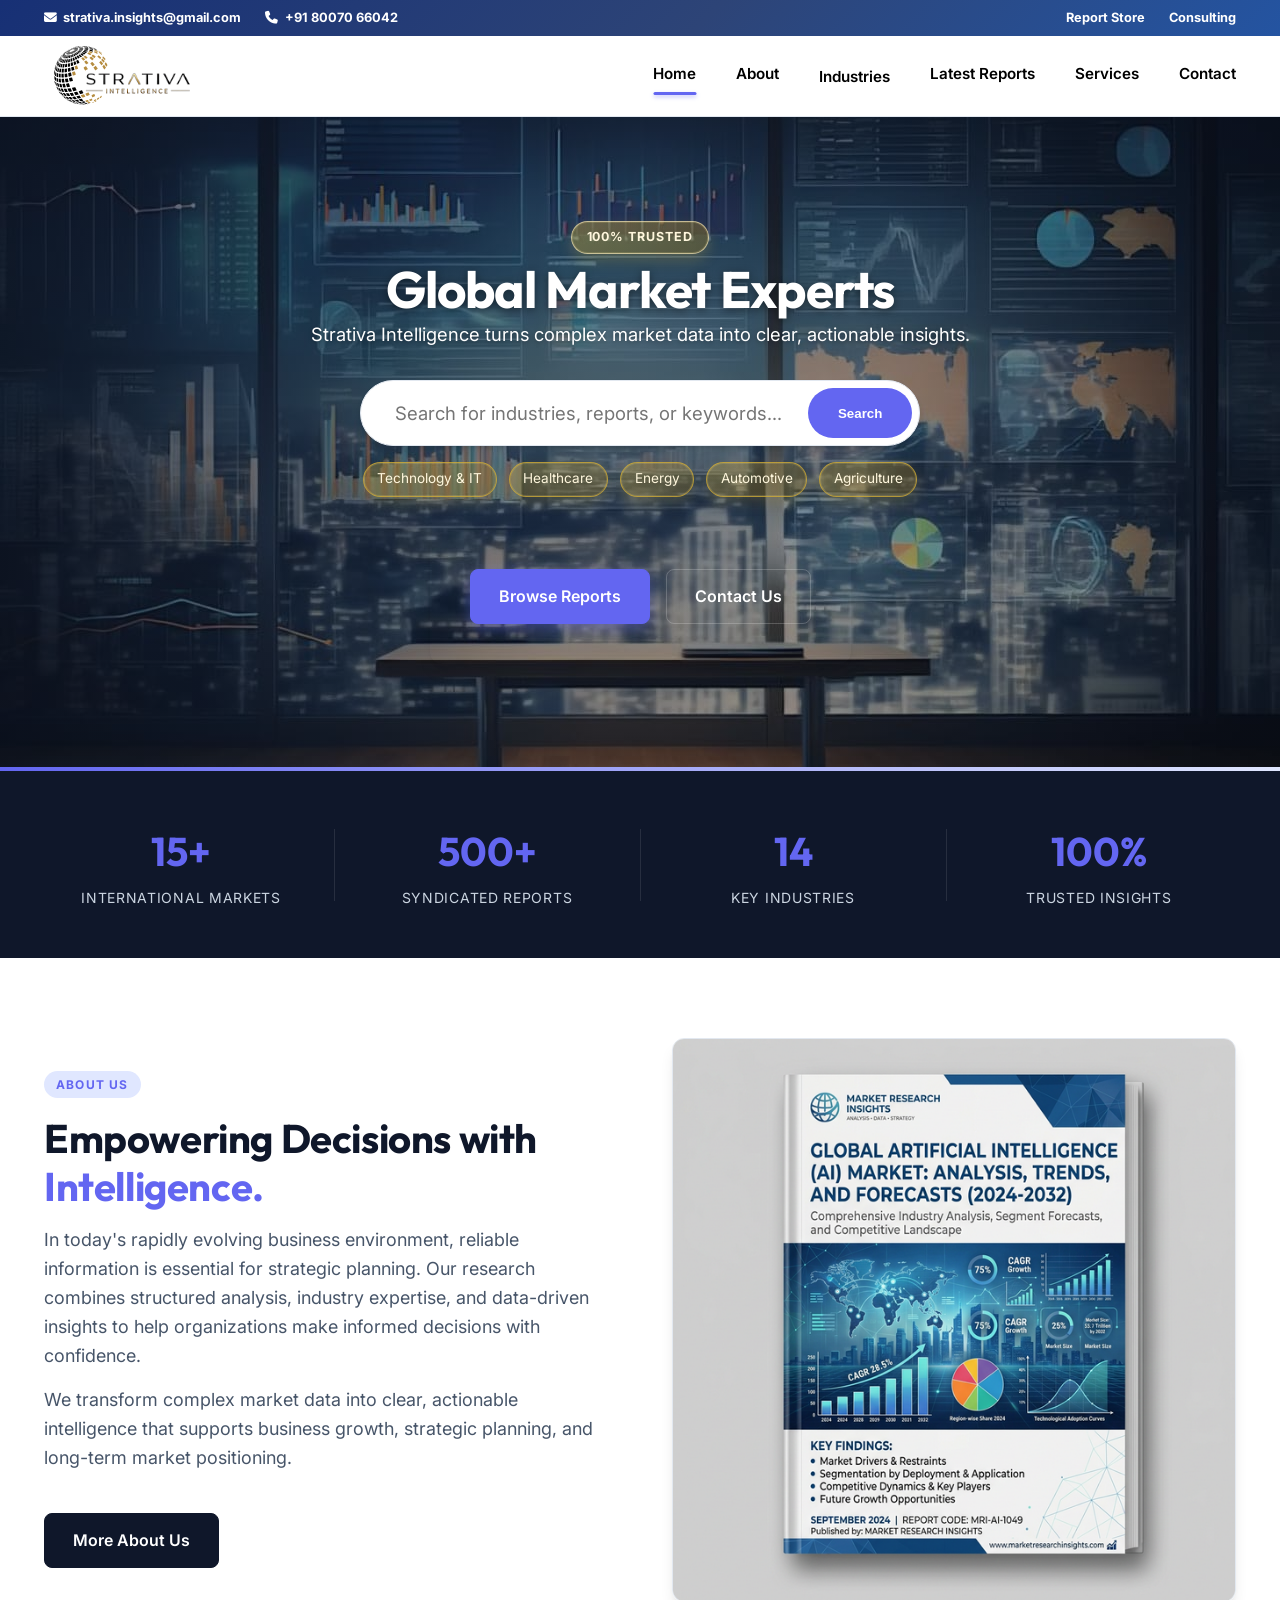
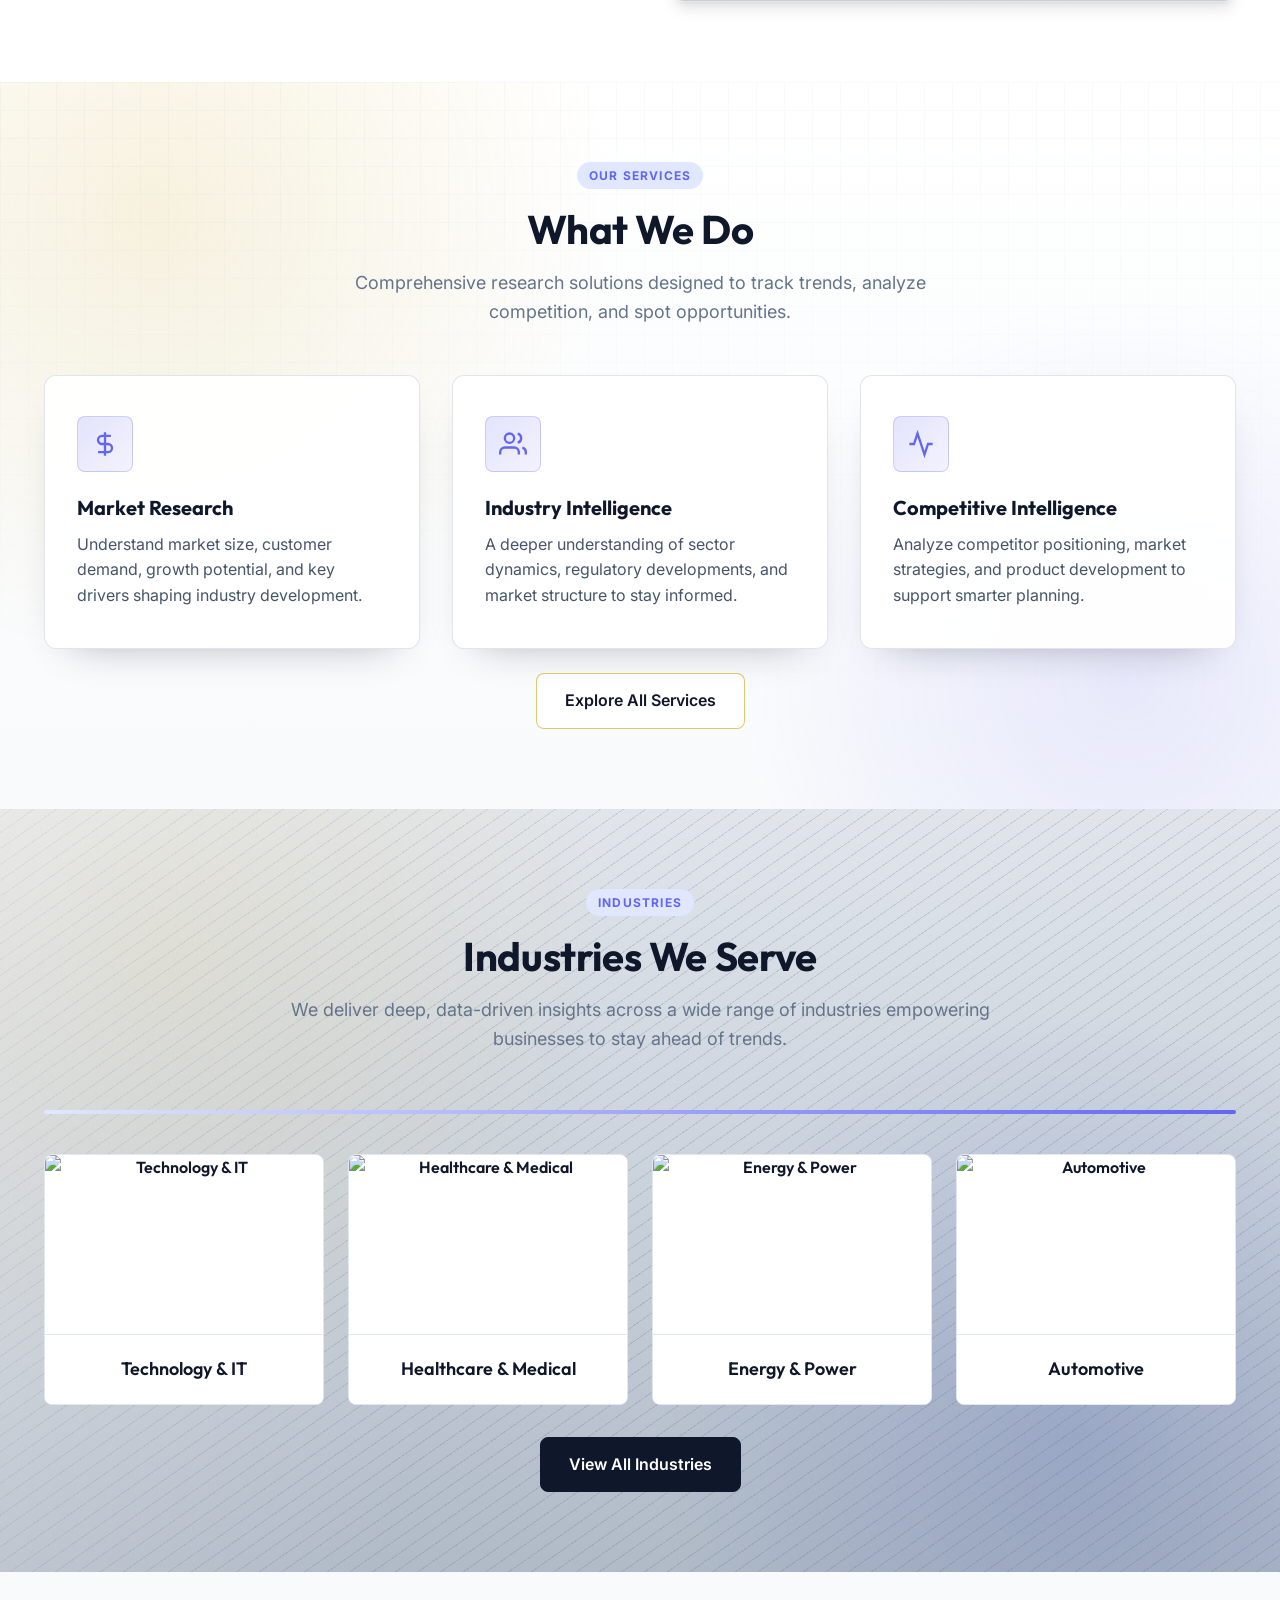
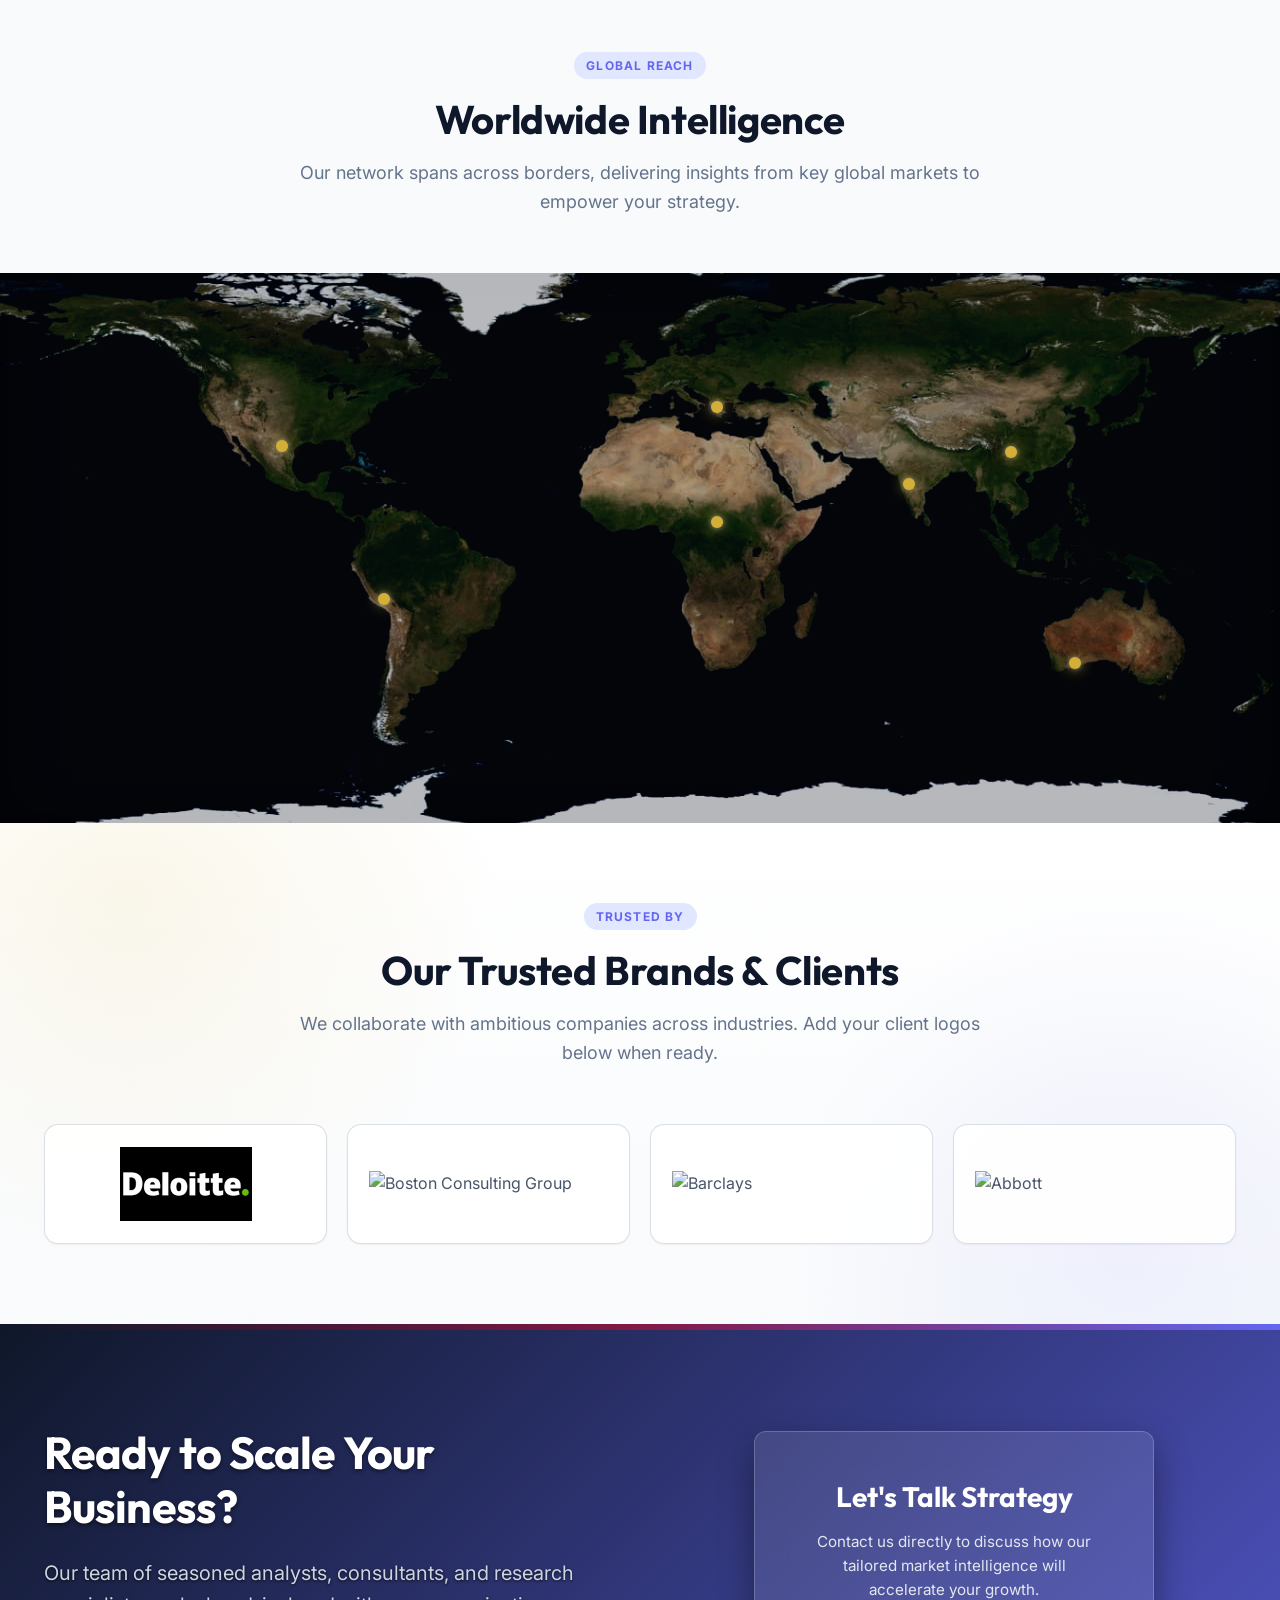
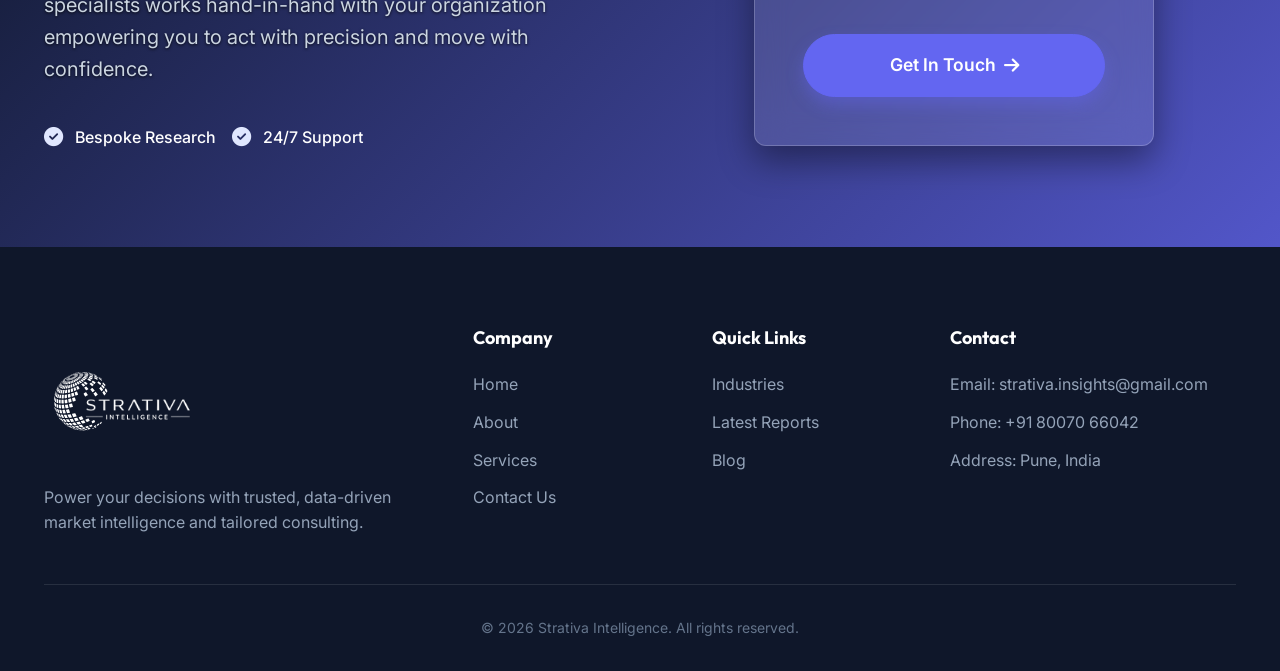
==== commit 0829c358: "update chnge" ====
--- a/index.html
+++ b/index.html
@@ -26,13 +26,13 @@
     <div class="container top-bar-container">
       <div class="top-bar-left">
         <a href="mailto:info@strativaintelligence.com"><i class="fa-solid fa-envelope"></i>
-          info@strativaintelligence.com</a>
+          strativa.insights@gmail.com</a>
         <a href="tel:+918007066042"><i class="fa-solid fa-phone"></i> +91 80070 66042</a>
       </div>
       <div class="top-bar-right">
         <a href="reports.html">Report Store</a>
         <a href="services.html">Consulting</a>
-        <a href="contact.html">Contact</a>
+        <!-- <a href="contact.html">Contact</a> -->
 
       </div>
     </div>
@@ -103,15 +103,17 @@
       style="position: absolute; inset: 0; background: linear-gradient(135deg, rgba(15, 23, 42, 0.62) 0%, rgba(15, 23, 42, 0.38) 100%); z-index: 1;"></div>
 
     <div class="container" style="position: relative; z-index: 5; width: 100%;">
-      <br><br>
       <div class="hero-content">
+        <div class="hero-badges">
+          <div class="hero-trust-badge">100% Trusted</div>
+          <!-- <div class="hero-blue-badge">Research &amp; Intelligence</div> -->
+        </div>
         <!-- Search at the top -->
         <!-- <h1 style="font-size: 2.2rem; color: white; margin-bottom: 0.5rem; text-shadow: 0 2px 4px rgba(0,0,0,0.5);">Find
-          Your Market Intelligence</h1> -->
-        <h2 style="color: white; font-size: clamp(1.8rem, 3vw, 2.8rem); line-height: 1.2; margin: 0 0 1rem 0; text-shadow: 0 2px 8px rgba(0,0,0,0.45);">
-          Understand Markets.<br><span class="text-accent">Anticipate Trends.</span><br>Make Better Decisions.
-        </h2>
-        <div class="hero-search-container" style="margin-top: 1rem;">
+          Your Market Intelligence</h1> --> 
+        <h1 class="hero-main-title"> Global Market Experts</h1>
+        <p class="hero-main-desc">Strativa Intelligence turns complex market data into clear, actionable insights.</p>
+        <div class="hero-search-container">
           <input type="text" id="mainSearchInput" class="hero-search-input"
             placeholder="Search for industries, reports, or keywords...">
           <button class="hero-search-btn" onclick="window.location.href='reports.html'">Search</button>
@@ -150,9 +152,7 @@
 
         <!-- Wrapped text content in a dark box -->
         <div class="hero-text-box">
-          <p>Strativa Intelligence is an independent market research and industry intelligence firm that helps
-            organizations understand complex markets, emerging trends, and competitive landscapes.</p>
-
+        
           <div class="hero-actions">
             <a href="reports.html" class="btn btn-primary">Browse Reports</a>
             <a href="contact.html" class="btn btn-outline" style="border-color: rgba(255,255,255,0.2);">Contact Us</a>
--- a/styles.css
+++ b/styles.css
@@ -378,14 +378,91 @@
 .hero-content {
   position: relative;
   z-index: 10;
-  max-width: 800px;
+  max-width: 1080px;
   text-align: center;
   margin: 0 auto;
+  display: flex;
+  flex-direction: column;
+  align-items: center;
 }
 
 .hero-content h1 {
   color: white;
   font-size: clamp(2.2rem, 4vw, 3.2rem);
+}
+
+.hero-badges {
+  display: flex;
+  align-items: center;
+  justify-content: center;
+  gap: 0.55rem;
+  margin-bottom: 0.35rem;
+  flex-wrap: wrap;
+}
+
+.hero-trust-badge {
+  display: inline-flex;
+  align-items: center;
+  justify-content: center;
+  padding: 0.35rem 0.9rem;
+  border-radius: 999px;
+  font-size: 0.78rem;
+  letter-spacing: 0.08em;
+  text-transform: uppercase;
+  font-weight: 700;
+  color: #fff7dd;
+  border: 1px solid rgba(246, 231, 184, 0.7);
+  background: linear-gradient(135deg, rgba(212, 175, 55, 0.38) 0%, rgba(184, 134, 11, 0.3) 100%);
+  box-shadow: 0 0 0 1px rgba(255, 230, 140, 0.15) inset, 0 6px 14px rgba(212, 175, 55, 0.24);
+}
+
+.hero-blue-badge {
+  display: inline-flex;
+  align-items: center;
+  justify-content: center;
+  padding: 0.35rem 0.9rem;
+  border-radius: 999px;
+  font-size: 0.78rem;
+  letter-spacing: 0.08em;
+  text-transform: uppercase;
+  font-weight: 700;
+  color: #dbeafe;
+  border: 1px solid rgba(147, 197, 253, 0.72);
+  background: linear-gradient(135deg, rgba(59, 130, 246, 0.35) 0%, rgba(37, 99, 235, 0.3) 100%);
+  box-shadow: 0 0 0 1px rgba(147, 197, 253, 0.18) inset, 0 6px 14px rgba(37, 99, 235, 0.22);
+}
+
+.hero-main-title {
+  color: #fff;
+  font-size: clamp(2rem, 2.8vw, 3.05rem);
+  line-height: 1.2;
+  margin: 0;
+  text-align: center;
+  text-shadow: 0 2px 8px rgba(0, 0, 0, 0.45);
+  white-space: nowrap;
+  letter-spacing: -0.015em;
+}
+
+.hero-main-desc {
+  color: rgba(255, 255, 255, 0.95);
+  font-size: clamp(1rem, 1.35vw, 1.2rem);
+  line-height: 1.5;
+  margin: 0 auto;
+  max-width: 820px;
+  text-align: center;
+  text-shadow: 0 1px 4px rgba(0, 0, 0, 0.35);
+}
+
+@media (min-width: 1200px) {
+  .hero-search-container {
+    max-width: 920px;
+  }
+}
+
+@media (min-width: 992px) and (max-width: 1199px) {
+  .hero-search-container {
+    max-width: 760px;
+  }
 }
 
 .hero-subtitle {
@@ -398,9 +475,9 @@
 
 .hero p {
   font-size: 1.15rem;
-  color: #cbd5e1;
-  margin-bottom: 2rem;
-  margin-top: 1.25rem;
+  color: #ffffff;
+  margin-bottom: 2rem; 
+  /* margin-top: 1.25rem; */ 
   line-height: 1.5;
 }
 
@@ -408,6 +485,29 @@
   display: flex;
   gap: 1rem;
   justify-content: center;
+}
+
+@media (max-width: 992px) {
+  .hero-badges {
+    gap: 0.4rem;
+  }
+
+  .hero-trust-badge,
+  .hero-blue-badge {
+    font-size: 0.72rem;
+    padding: 0.3rem 0.75rem;
+  }
+
+  .hero-main-title {
+    white-space: normal;
+    font-size: clamp(1.4rem, 5.3vw, 2.1rem);
+    letter-spacing: normal;
+  }
+
+  .hero-main-desc {
+    font-size: clamp(0.95rem, 3.3vw, 1.08rem);
+    max-width: 92%;
+  }
 }
 
 /* Stats Section */
@@ -990,8 +1090,8 @@
 
 /* Search Bar Styles */
 .hero-search-container {
-  max-width: 600px;
-  margin: 1.5rem auto 1rem;
+  width: 560px;
+  margin: 0 auto 1rem;
   position: relative;
   display: flex;
 }
@@ -1027,10 +1127,10 @@
 
 .hero-search-input {
   width: 100%;
-  padding: 1.25rem 2rem;
+  padding: 1.3rem 2.1rem;
   border: 1px solid var(--border-color);
   border-radius: 50px;
-  font-size: 1.125rem;
+  font-size: 1.16rem;
   font-family: var(--font-sans);
   box-shadow: var(--shadow-md);
   outline: none;
@@ -1047,7 +1147,7 @@
   right: 8px;
   top: 8px;
   bottom: 8px;
-  padding: 0 1.5rem;
+  padding: 0 1.85rem;
   background-color: var(--accent-color);
   color: white;
   border: none;
@@ -1062,6 +1162,30 @@
 }
 
 @media (max-width: 768px) {
+  .hero-content {
+    margin-top: 0.5rem;
+  }
+
+  .hero-search-container {
+    max-width: 100%;
+    margin: 1rem auto 0.85rem;
+  }
+
+  .hero-search-input {
+    padding: 1rem 1.1rem;
+    font-size: 0.96rem;
+    border-radius: 14px;
+  }
+
+  .hero-search-btn {
+    top: 5px;
+    bottom: 5px;
+    right: 5px;
+    padding: 0 1rem;
+    font-size: 0.9rem;
+    border-radius: 10px;
+  }
+
   .section {
     padding: 3.5rem 0;
   }
@@ -1205,8 +1329,8 @@
 
 /* Top Bar */
 .top-bar {
-  background: linear-gradient(135deg, #fdf2f8 0%, #fce7f3 100%);
-  color: #831843;
+  background: linear-gradient(135deg, #173075 0%, #2d4477 55%, #2454a1 100%);
+  color: #ffffff;
   font-size: 0.8rem;
   padding: 0.5rem 0;
   font-family: var(--font-sans);
@@ -1228,7 +1352,7 @@
 }
 
 .top-bar a {
-  color: #831843;
+  color: #ffffff;
   text-decoration: none;
   display: flex;
   align-items: center;
@@ -1238,7 +1362,7 @@
 }
 
 .top-bar a:hover {
-  color: #be185d;
+  color: rgba(255, 255, 255, 0.82);
 }
 
 /* Hero Text Box styling */
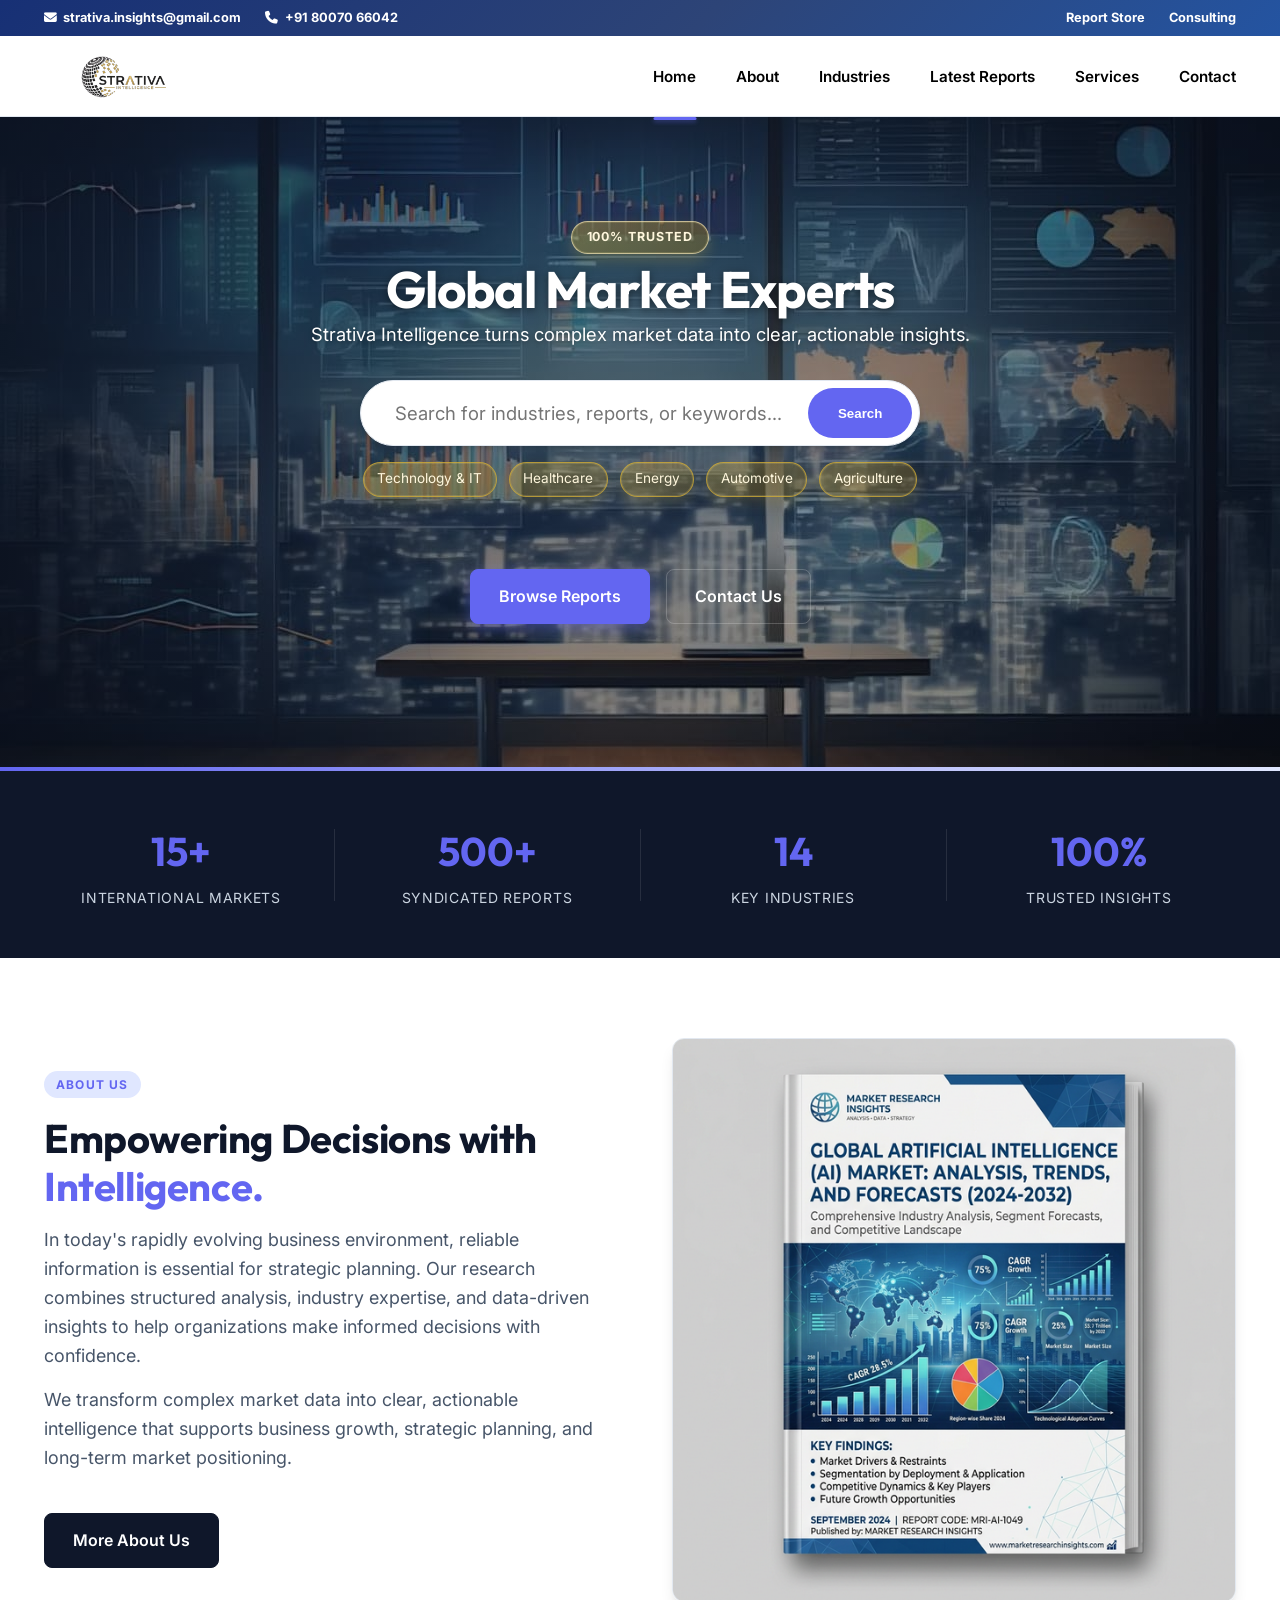
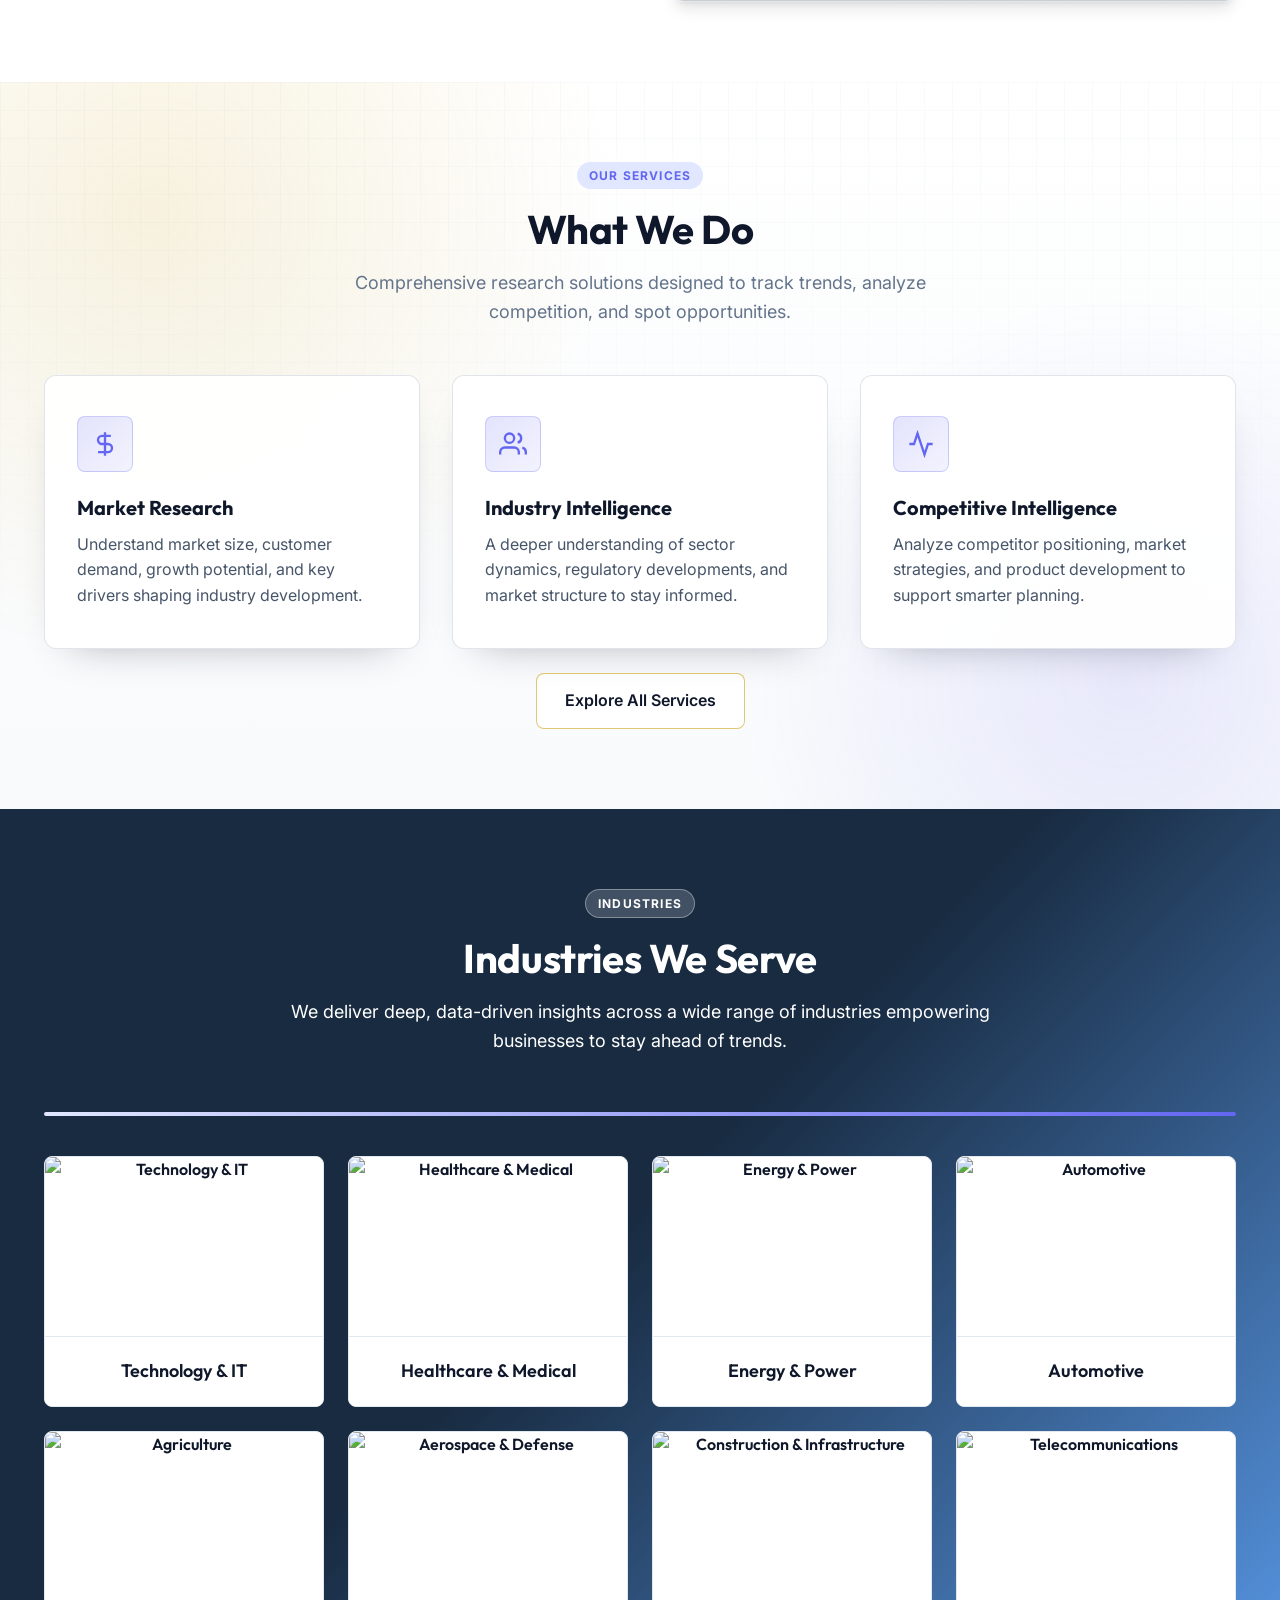
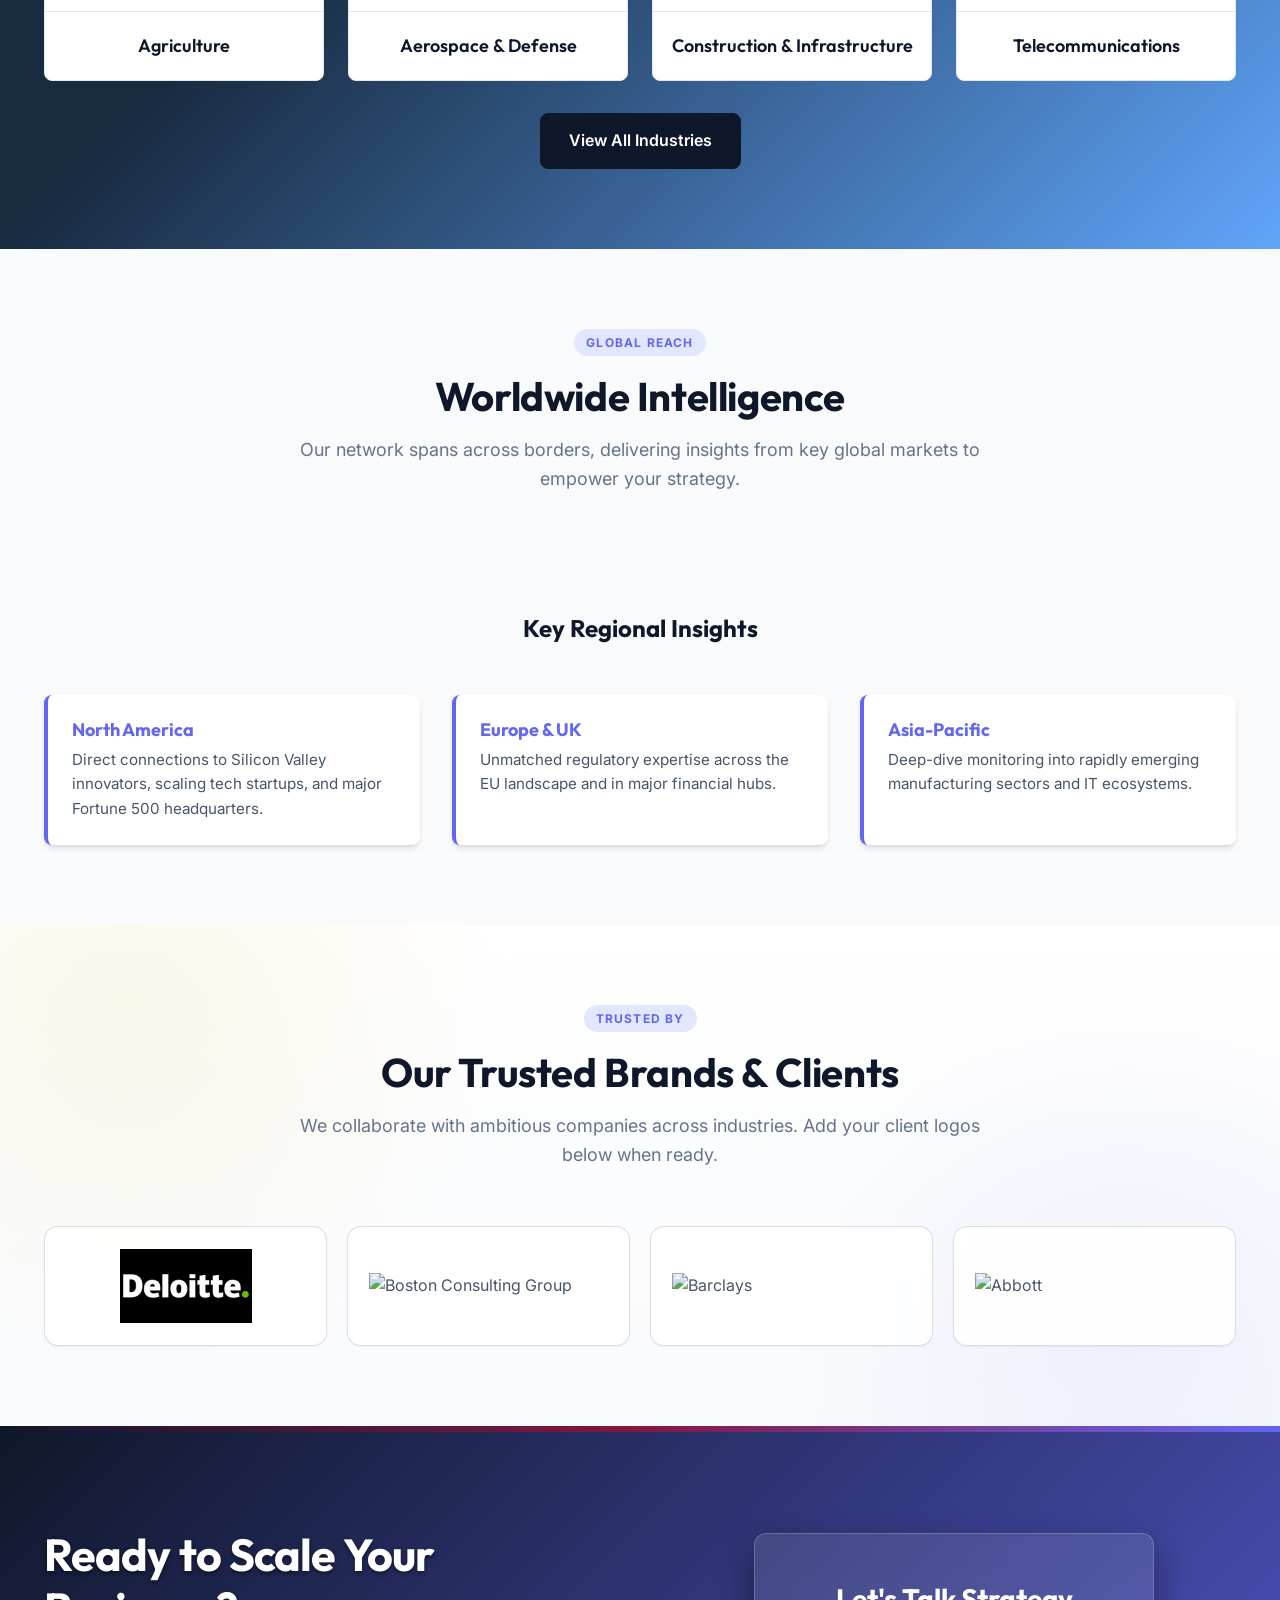
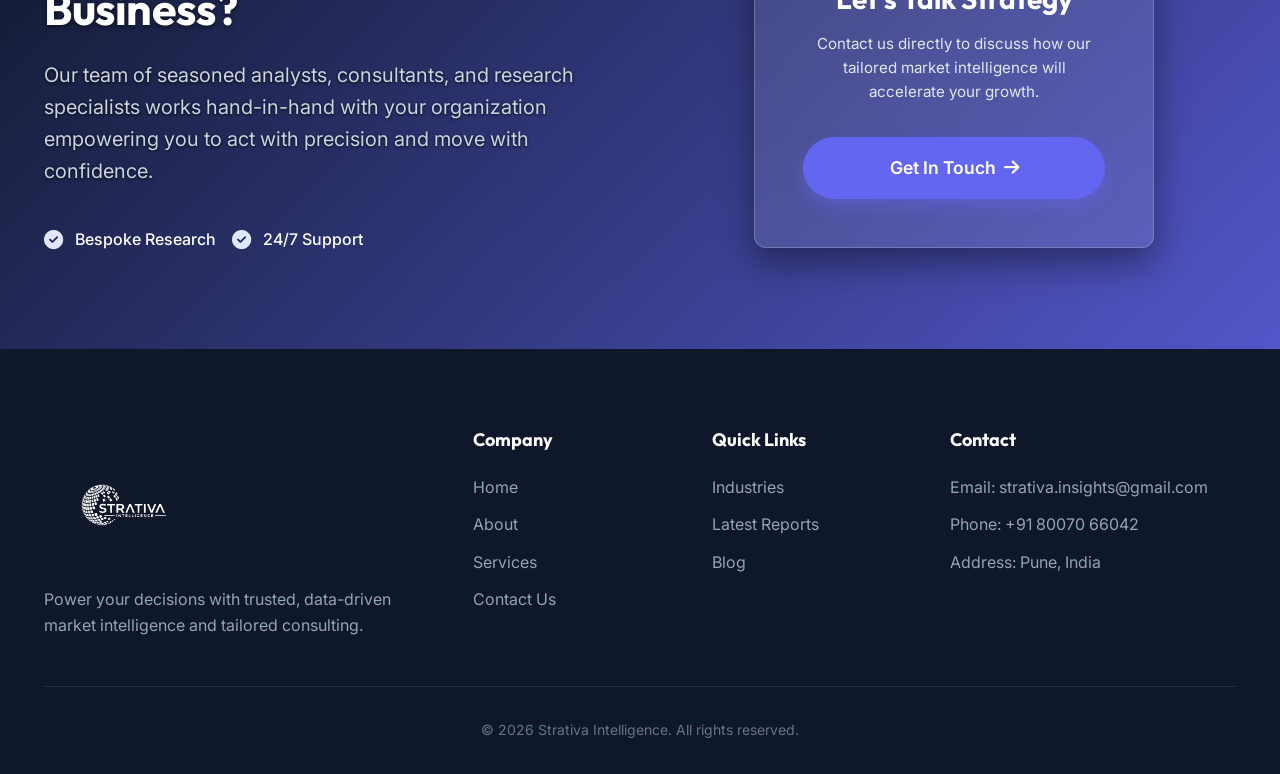
==== commit decea11b: "added web2 for recive emilals" ====
--- a/index.html
+++ b/index.html
@@ -298,6 +298,26 @@
             alt="Automotive" class="industry-img">
           <div class="industry-title">Automotive</div>
         </a>
+        <a href="industries.html" class="industry-card with-img">
+          <img src="https://images.unsplash.com/photo-1625246333195-78d9c38ad449?auto=format&fit=crop&w=600&q=80"
+            alt="Agriculture" class="industry-img">
+          <div class="industry-title">Agriculture</div>
+        </a>
+        <a href="industries.html" class="industry-card with-img">
+          <img src="https://images.unsplash.com/photo-1517976487492-5750f3195933?auto=format&fit=crop&w=600&q=80"
+            alt="Aerospace & Defense" class="industry-img">
+          <div class="industry-title">Aerospace & Defense</div>
+        </a>
+        <a href="industries.html" class="industry-card with-img">
+          <img src="https://images.unsplash.com/photo-1504307651254-35680f356dfd?auto=format&fit=crop&w=600&q=80"
+            alt="Construction & Infrastructure" class="industry-img">
+          <div class="industry-title">Construction & Infrastructure</div>
+        </a>
+        <a href="industries.html" class="industry-card with-img">
+          <img src="https://images.unsplash.com/photo-1518773553398-650c184e0bb3?auto=format&fit=crop&w=600&q=80"
+            alt="Telecommunications" class="industry-img">
+          <div class="industry-title">Telecommunications</div>
+        </a>
       </div>
 
       <div class="text-center mt-4">
@@ -319,22 +339,7 @@
     <!-- Full width map wrapper below header -->
     <div class="map-layout"
       style="display: block; width: 100vw; position: relative; left: 50%; right: 50%; margin-left: -50vw; margin-right: -50vw;">
-      <div class="map-container" title="Global Map"
-        style="border-radius: 0; padding: 4rem 0; margin-bottom: 0; max-height: 550px; display: flex; align-items: center; justify-content: center; overflow: hidden; background: #0b1121;">
-        <div class="map-stage">
-          <img src="images/premium-world-map.png" alt="Global Reach Map" class="map-img"
-            style="opacity: 0.7; width: 100%; height: auto; object-fit: contain;">
-
-          <!-- Interactive Markers with simplified tooltips -->
-          <div class="map-marker-v2" style="top: 34%; left: 22%;" data-name="North America"></div>
-          <div class="map-marker-v2" style="top: 28%; left: 56%;" data-name="Europe & UK"></div>
-          <div class="map-marker-v2" style="top: 40%; left: 71%;" data-name="Asia-Pacific (India)"></div>
-          <div class="map-marker-v2" style="top: 35%; left: 79%;" data-name="Asia-Pacific (East Asia)"></div>
-          <div class="map-marker-v2" style="top: 68%; left: 84%;" data-name="Australia"></div>
-          <div class="map-marker-v2" style="top: 58%; left: 30%;" data-name="South America"></div>
-          <div class="map-marker-v2" style="top: 46%; left: 56%;" data-name="Africa & Middle East"></div>
-        </div>
-
+      
         <style>
           .map-stage {
             position: relative;
@@ -398,7 +403,7 @@
         </style>
       </div>
 
-      <!-- <div class="container" style="padding-top: 4rem; padding-bottom: 5rem;">
+      <div class="container" style="padding-top: 4rem; padding-bottom: 5rem;">
         <div class="map-content"
           style="display: grid; grid-template-columns: repeat(auto-fit, minmax(280px, 1fr)); gap: 2rem; position: relative; z-index: 10;">
           <div style="grid-column: 1 / -1; margin-bottom: 0.5rem;">
@@ -425,7 +430,7 @@
           </div>
         </div>
       </div>
-    </div> -->
+    </div>
   </section>
 
   <!-- Trusted Brands / Clients -->
--- a/styles.css
+++ b/styles.css
@@ -200,6 +200,7 @@
   display: flex;
   gap: 2.5rem;
   align-items: center;
+  height: 80px;
 }
 
 .nav-links a {
@@ -209,6 +210,15 @@
   position: relative;
   padding-bottom: 0.25rem;
   transition: color 0.3s ease;
+}
+
+.nav-links > a,
+.nav-item > a {
+  display: inline-flex;
+  align-items: center;
+  height: 80px;
+  padding-bottom: 0;
+  line-height: 1;
 }
 
 .nav-links a::after {
@@ -249,7 +259,10 @@
 /* Dropdown Navigation */
 .nav-item {
   position: relative;
-  padding: 1.5rem 0;
+  padding: 0;
+  height: 80px;
+  display: flex;
+  align-items: center;
 }
 
 .dropdown-menu {
@@ -728,39 +741,31 @@
 .industries-premium-section {
   position: relative;
   overflow: hidden;
-  background:
-    radial-gradient(circle at 12% 20%, rgba(212, 175, 55, 0.18), transparent 36%),
-    radial-gradient(circle at 84% 82%, rgba(30, 64, 175, 0.2), transparent 34%),
-    linear-gradient(180deg, #eef2f7 0%, #dfe7f0 48%, #cbd5e1 100%);
+  background: linear-gradient(135deg, #192b41 0%, #182b41 45%, #60a5fa 100%);
 }
 
 .industries-premium-section::before {
-  content: '';
-  position: absolute;
-  inset: 0;
-  pointer-events: none;
-  background-image:
-    linear-gradient(110deg, rgba(255, 255, 255, 0.56) 0%, rgba(255, 255, 255, 0) 42%),
-    repeating-linear-gradient(
-      -35deg,
-      rgba(100, 116, 139, 0.2) 0,
-      rgba(100, 116, 139, 0.2) 1px,
-      transparent 1px,
-      transparent 13px
-    );
+  content: none;
 }
 
 .industries-premium-section::after {
-  content: '';
-  position: absolute;
-  inset: 0;
-  pointer-events: none;
-  background: linear-gradient(180deg, rgba(15, 23, 42, 0.06) 0%, rgba(15, 23, 42, 0.14) 100%);
+  content: none;
 }
 
 .industries-premium-section .container {
   position: relative;
   z-index: 1;
+}
+
+.industries-premium-section .section-tag {
+  color: #ffffff;
+  background-color: rgba(255, 255, 255, 0.18);
+  border: 1px solid rgba(255, 255, 255, 0.35);
+}
+
+.industries-premium-section .section-header h2,
+.industries-premium-section .section-header p {
+  color: #ffffff;
 }
 
 .industry-grid {
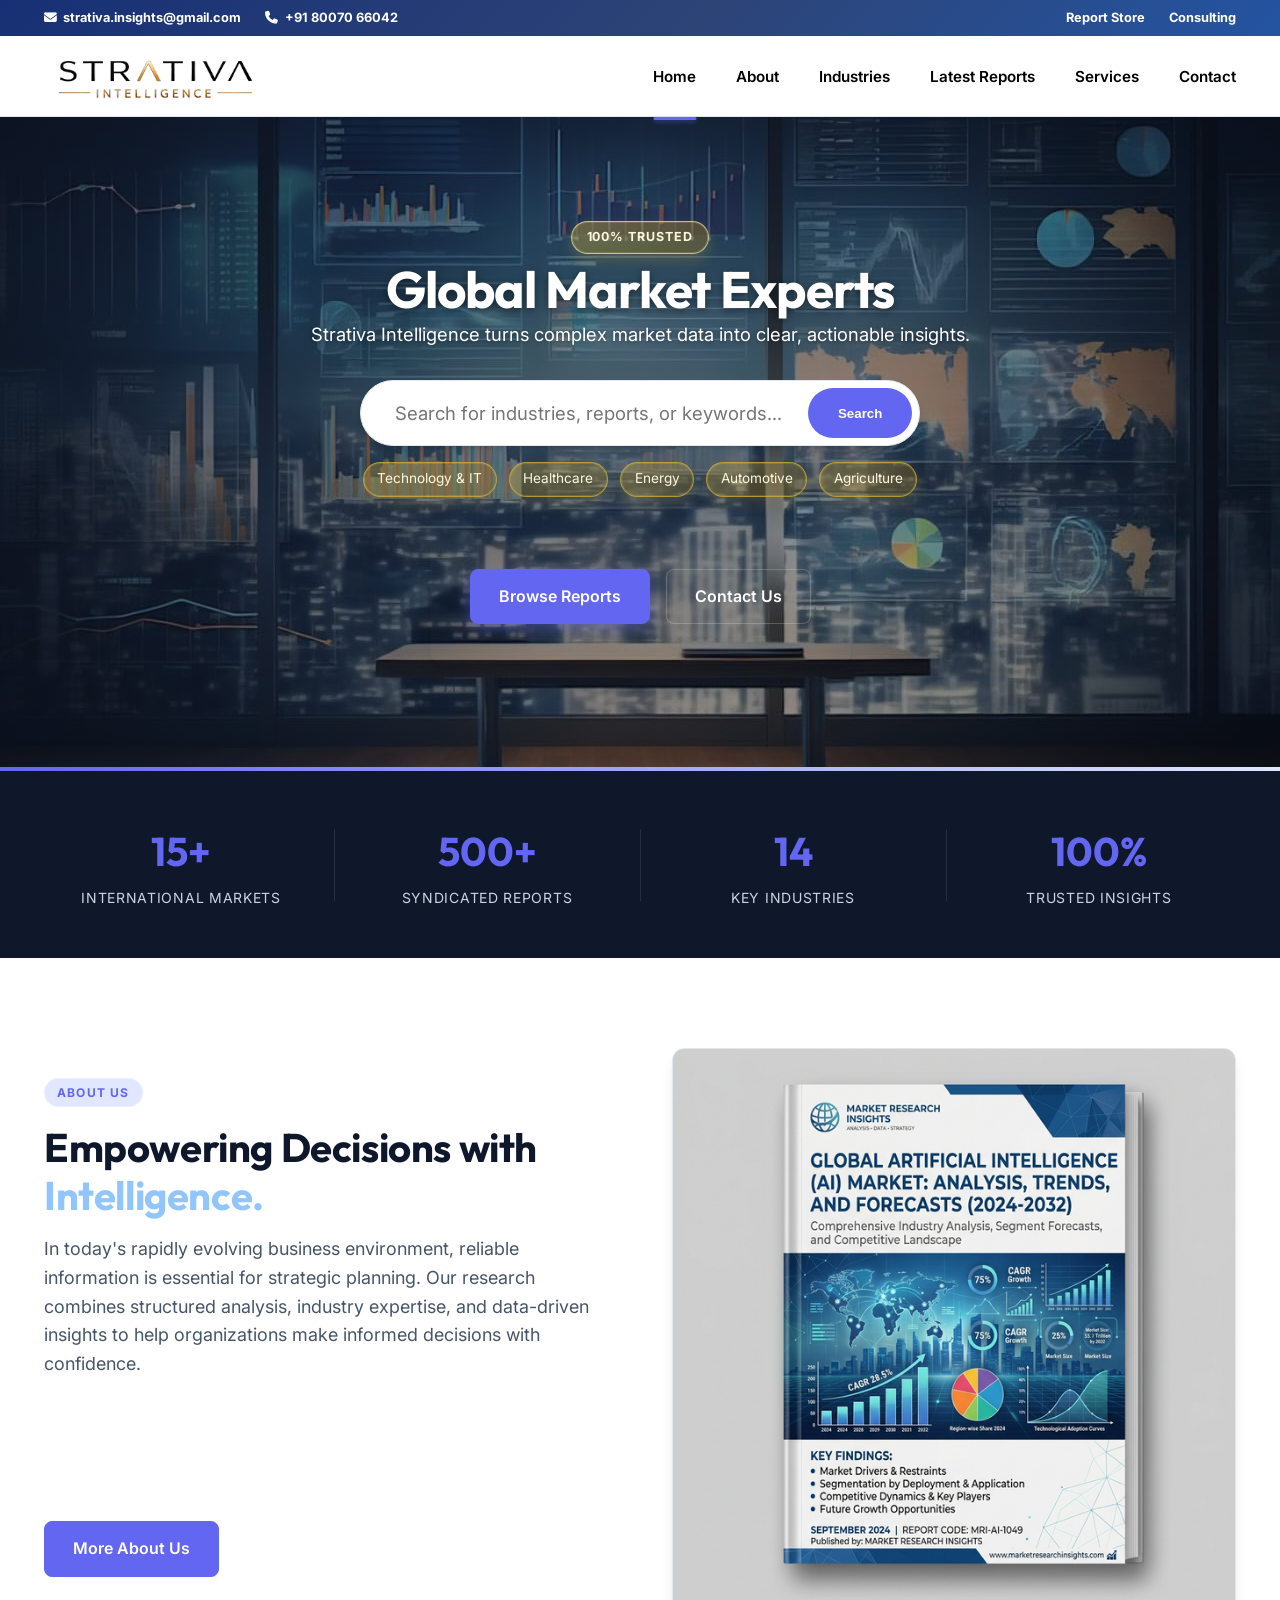
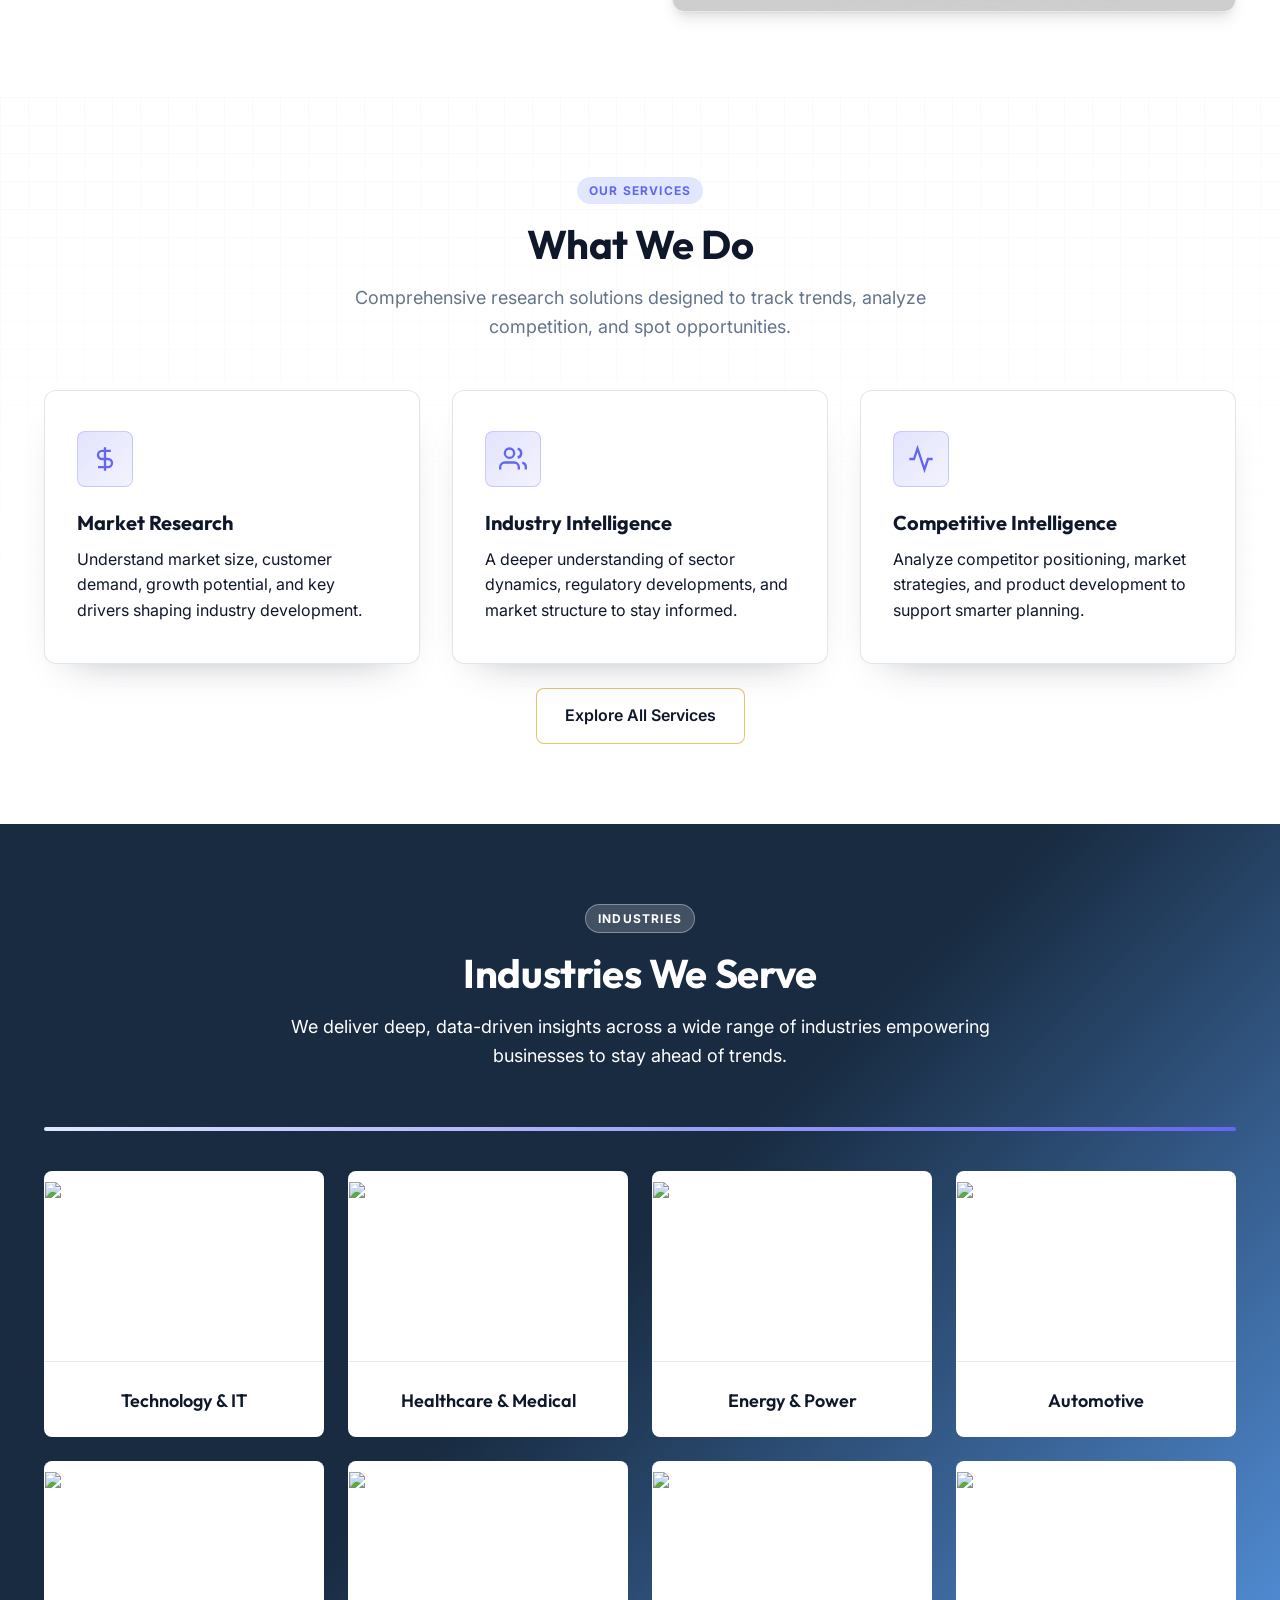
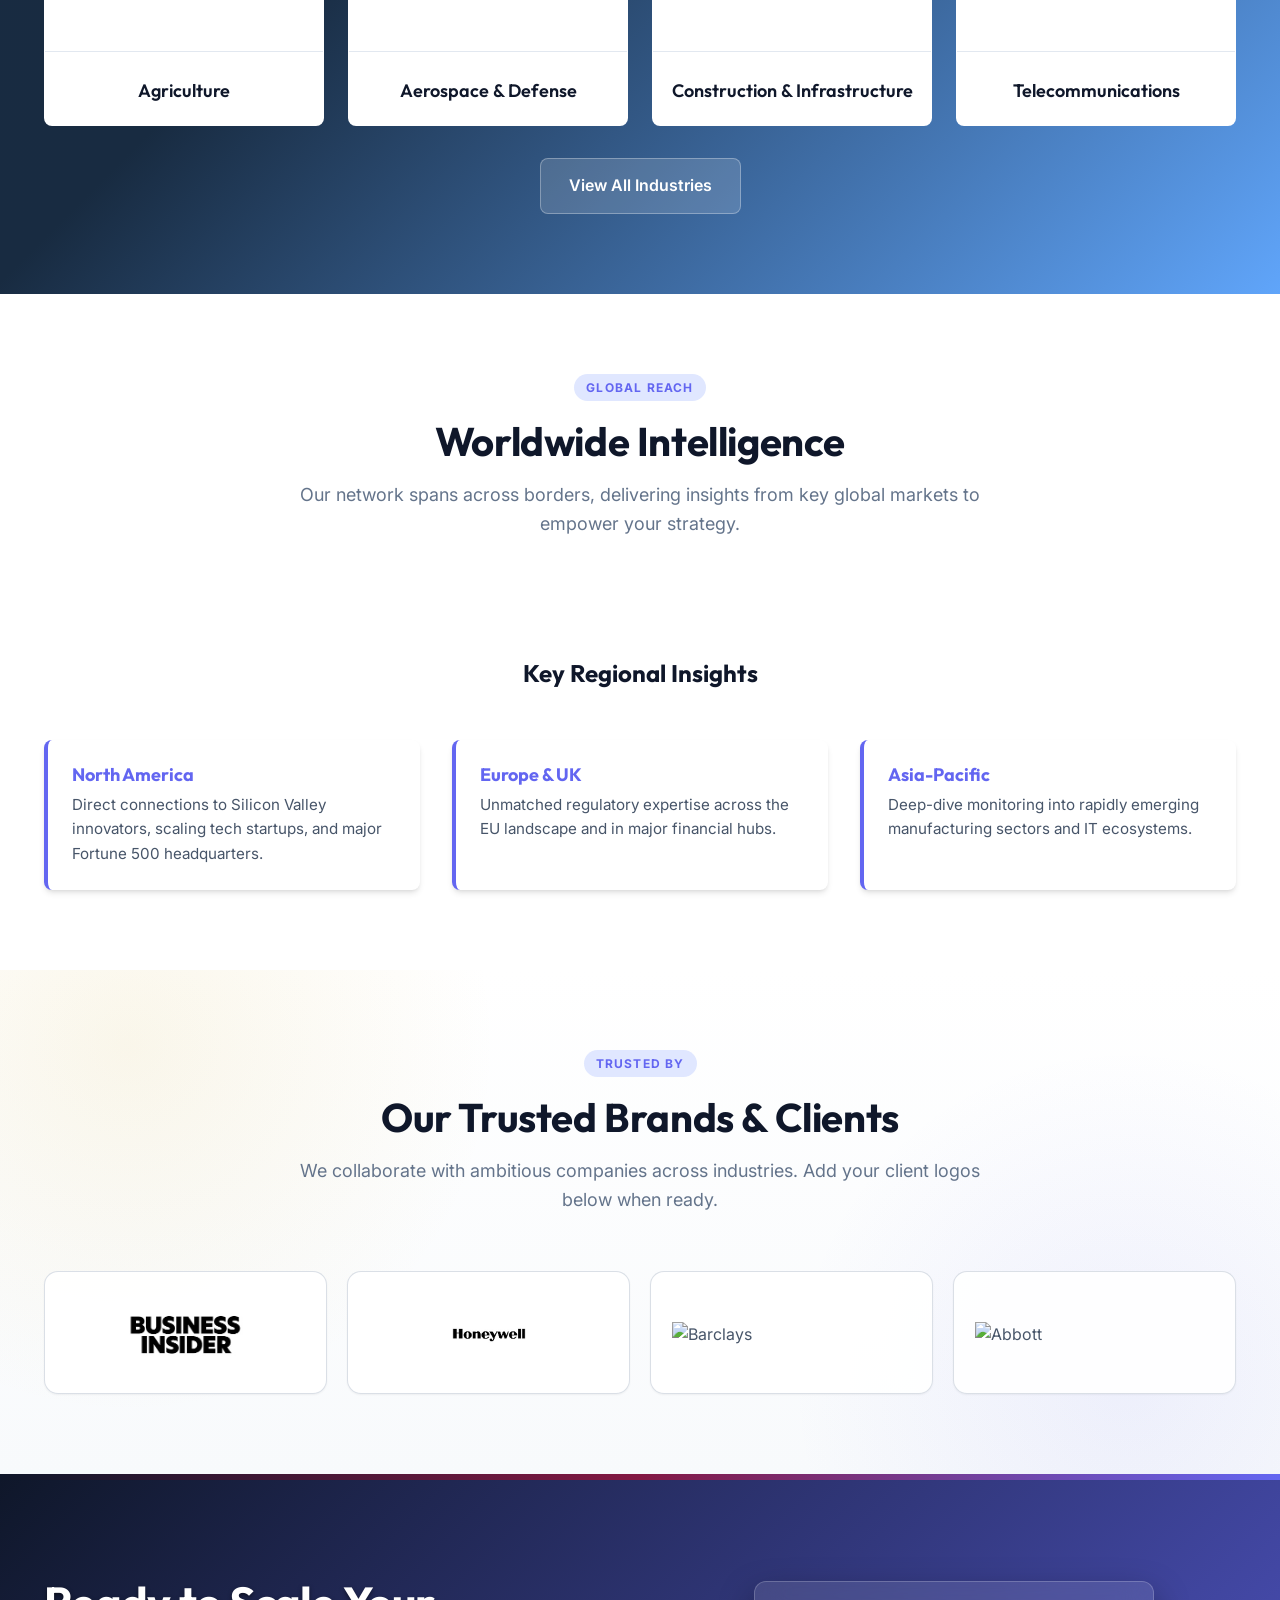
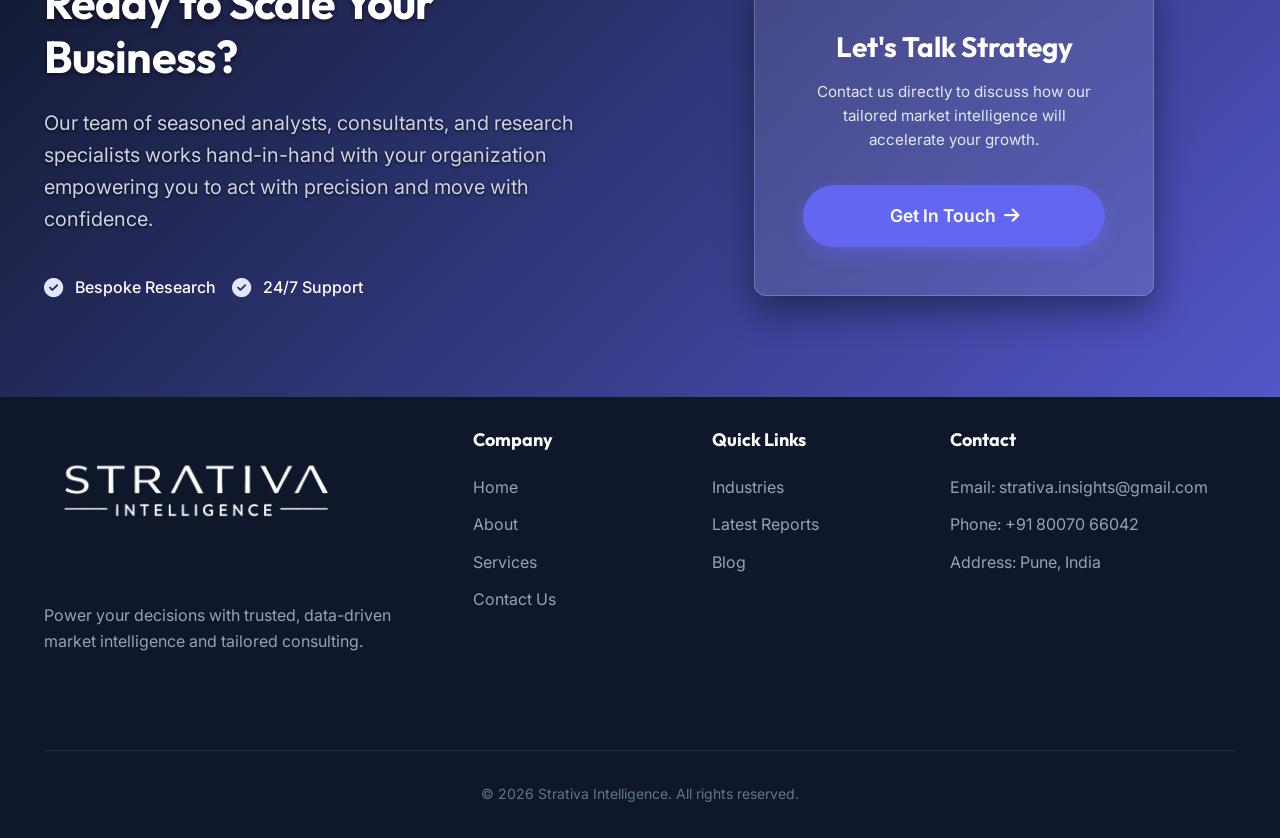
==== commit 7913c81e: "update chnge" ====
--- a/index.html
+++ b/index.html
@@ -192,18 +192,18 @@
   </section>
 
   <!-- Empowering Decisions -->
-  <section class="section about-section">
+  <section class="section about-section" style="background: #ffffff !important; color: var(--text-dark);">
     <div class="container">
       <div class="split-layout">
         <div class="split-content">
-          <div class="section-tag">About Us</div>
-          <h2>Empowering Decisions with <span class="text-accent">Intelligence.</span></h2>
-          <p>In today's rapidly evolving business environment, reliable information is essential for strategic planning.
+          <div class="section-tag" style="color: var(--accent-color); background-color: var(--accent-light);">About Us</div>
+          <h2 style="color: var(--text-dark);">Empowering Decisions with <span class="text-accent">Intelligence.</span></h2>
+          <p style="color: var(--text-base);">In today's rapidly evolving business environment, reliable information is essential for strategic planning.
             Our research combines structured analysis, industry expertise, and data-driven insights to help
             organizations make informed decisions with confidence.</p>
           <p style="margin-top: 1rem;">We transform complex market data into clear, actionable intelligence that
             supports business growth, strategic planning, and long-term market positioning.</p>
-          <a href="about.html" class="btn btn-secondary mt-4">More About Us</a>
+          <a href="about.html" class="btn btn-secondary mt-4" style="background-color: var(--accent-color); color: white; border-color: var(--accent-color);">More About Us</a>
         </div>
         <div class="split-image">
           <img src="images/report_sample.png" alt="Grand View Research Report Sample"
@@ -214,7 +214,7 @@
   </section>
 
   <!-- What We Do section -->
-  <section class="section bg-light what-we-do-section">
+  <section class="section bg-light what-we-do-section" style="background: #ffffff !important;">
     <div class="container">
       <div class="section-header text-center">
         <div class="section-tag">Our Services</div>
@@ -327,7 +327,7 @@
   </section>
 
   <!-- Global Reach Map Section -->
-  <section class="section bg-light" style="padding: 0;">
+  <section class="section bg-light" style="padding: 0; background: #ffffff !important;">
     <div class="container" style="padding-top: 5rem;">
       <div class="section-header text-center">
         <div class="section-tag">Global Reach</div>
@@ -444,10 +444,10 @@
 
       <div class="brand-logos-grid">
         <div class="brand-logo-card">
-          <img src="[data-uri]" alt="Deloitte" class="brand-logo-img">
+          <img src="/images/2.jpeg" alt="Deloitte" class="brand-logo-img">
         </div>
         <div class="brand-logo-card">
-          <img src="https://assets.channelinsider.com/uploads/2022/08/CI.BCG_.Profile-300x300.png" alt="Boston Consulting Group" class="brand-logo-img">
+          <img src="/images/1.jpeg" alt="Boston Consulting Group" class="brand-logo-img">
         </div>
         <div class="brand-logo-card">
           <img src="https://fabrikbrands.com/wp-content/uploads/Barclays-Logo-1-1155x770.png" alt="Barclays" class="brand-logo-img">
--- a/styles.css
+++ b/styles.css
@@ -19,6 +19,10 @@
   --font-sans: 'Inter', system-ui, -apple-system, sans-serif;
   --font-display: 'Outfit', system-ui, -apple-system, sans-serif;
   --max-width: 1240px;
+  --header-logo-height: 110px;
+  --header-nav-height: 80px;
+  --header-logo-offset-y: 10px;
+  --header-logo-top-margin-desktop: 45px;
 
   --shadow-sm: 0 1px 2px 0 rgb(0 0 0 / 0.05);
   --shadow-md: 0 4px 6px -1px rgb(0 0 0 / 0.1), 0 2px 4px -2px rgb(0 0 0 / 0.1);
@@ -65,6 +69,8 @@
 
 img {
   max-width: 100%;
+  margin-top: 10px;
+  margin-bottom: 5px;
   min-height: 150px;
   display: block;
 }
@@ -81,6 +87,9 @@
   text-align: center;
 }
 
+.bg-w{
+  background: linear-gradient(135deg, #dddf6e 0%, #e9ebd4 45%, #d4e769 100%);
+}
 .text-accent {
   color: var(--accent-color);
 }
@@ -107,6 +116,8 @@
 
 .bg-light {
   background-color: var(--bg-shade);
+    background: linear-gradient(135deg, #192b41 0%, #182b41 45%, #60a5fa 100%) !important;
+
 }
 
 .bg-dark {
@@ -143,6 +154,45 @@
 
 .section {
   padding: 5rem 0;
+  
+}
+
+.about-section {
+  background: linear-gradient(135deg, #192b41 0%, #182b41 45%, #60a5fa 100%);
+  position: relative;
+  overflow: hidden;
+}
+
+.about-section .section-tag {
+  color: #ffffff;
+  background-color: rgba(255, 255, 255, 0.18);
+  border: 1px solid rgba(255, 255, 255, 0.35);
+}
+
+.about-section .section-header h2,
+.about-section .section-header p {
+  color: #ffffff;
+}
+
+.about-section .split-content h2,
+.about-section .split-content h3,
+.about-section .split-content p {
+  color: #ffffff;
+}
+
+.about-section .text-accent {
+  color: #93c5fd;
+}
+
+.about-section .btn {
+  background: rgba(255, 255, 255, 0.15);
+  color: #ffffff;
+  border-color: rgba(255, 255, 255, 0.3);
+}
+
+.about-section .btn:hover {
+  background: rgba(255, 255, 255, 0.25);
+  border-color: rgba(255, 255, 255, 0.5);
 }
 
 .section-tag {
@@ -183,7 +233,9 @@
   display: flex;
   align-items: center;
   justify-content: space-between;
-  height: 80px;
+  height: var(--header-nav-height);
+  position: relative;
+  overflow: visible;
 }
 
 .logo {
@@ -196,11 +248,31 @@
   gap: 0.5rem;
 }
 
+.logo img {
+  min-height: 0;
+}
+
+.header .logo img {
+  height: var(--header-logo-height) !important;
+  width: auto;
+}
+
+.header .logo {
+  position: relative;
+  z-index: 120;
+  margin-top: var(--header-logo-top-margin-desktop);
+  transform: translateY(calc(var(--header-logo-offset-y) * -1));
+}
+
+.header .logo img {
+  margin: 0;
+}
+
 .nav-links {
   display: flex;
   gap: 2.5rem;
   align-items: center;
-  height: 80px;
+  height: var(--header-nav-height);
 }
 
 .nav-links a {
@@ -216,7 +288,7 @@
 .nav-item > a {
   display: inline-flex;
   align-items: center;
-  height: 80px;
+  height: var(--header-nav-height);
   padding-bottom: 0;
   line-height: 1;
 }
@@ -260,7 +332,7 @@
 .nav-item {
   position: relative;
   padding: 0;
-  height: 80px;
+  height: var(--header-nav-height);
   display: flex;
   align-items: center;
 }
@@ -679,15 +751,28 @@
   margin-bottom: 3rem;
 }
 
+.what-we-do-section .section-header h2,
+.what-we-do-section .section-header p {
+  color: var(--text-dark);
+}
+
+.what-we-do-section .section-tag {
+  color: var(--accent-color);
+  background-color: var(--accent-light);
+  border: none;
+}
+
 .what-we-do-section .section-header p {
   max-width: 640px;
   margin: 0.5rem auto 0;
+  color: var(--text-light);
 }
 
 .what-we-do-section .service-card {
   background: rgba(255, 255, 255, 0.94);
   border: 1px solid rgba(148, 163, 184, 0.28);
   box-shadow: 0 18px 40px -28px rgba(15, 23, 42, 0.42);
+  color: var(--text-dark);
 }
 
 .what-we-do-section .service-card::after {
@@ -708,6 +793,7 @@
   border-color: rgba(212, 175, 55, 0.78);
   box-shadow: 0 24px 40px -24px rgba(212, 175, 55, 0.4);
   background: linear-gradient(180deg, #ffffff 0%, #fff9ea 100%);
+  color: var(--text-dark);
 }
 
 .what-we-do-section .service-card:hover::after {
@@ -717,6 +803,7 @@
 .what-we-do-section .icon-wrapper {
   background: linear-gradient(135deg, rgba(99, 102, 241, 0.18), rgba(99, 102, 241, 0.08));
   border: 1px solid rgba(99, 102, 241, 0.25);
+  color: var(--accent-color);
 }
 
 .what-we-do-section .service-card:hover .icon-wrapper {
@@ -737,6 +824,50 @@
   background: linear-gradient(135deg, #f6e7b8 0%, #d4af37 100%);
 }
 
+/* Dark Section Utility - For About, Services, Contact pages */
+.section-dark,
+.section.page-header-dark {
+  background: linear-gradient(135deg, #192b41 0%, #182b41 45%, #60a5fa 100%) !important;
+  color: #ffffff;
+}
+
+.section-dark .section-tag,
+.section.page-header-dark .section-tag {
+  color: #ffffff;
+  background-color: rgba(255, 255, 255, 0.18);
+  border: 1px solid rgba(255, 255, 255, 0.35);
+}
+
+.section-dark h1,
+.section-dark h2,
+.section-dark h3,
+.section-dark h4,
+.section-dark h5,
+.section-dark h6,
+.section.page-header-dark h1,
+.section.page-header-dark h2,
+.section.page-header-dark h3,
+.section.page-header-dark h4,
+.section.page-header-dark h5,
+.section.page-header-dark h6 {
+  color: #ffffff;
+}
+
+.section-dark p,
+.section.page-header-dark p {
+  color: rgba(255, 255, 255, 0.95);
+}
+
+.section-dark .text-accent,
+.section.page-header-dark .text-accent {
+  color: #93c5fd;
+}
+
+.section-dark .text-light,
+.section.page-header-dark .text-light {
+  color: rgba(255, 255, 255, 0.7);
+}
+
 /* Industries */
 .industries-premium-section {
   position: relative;
@@ -765,6 +896,18 @@
 
 .industries-premium-section .section-header h2,
 .industries-premium-section .section-header p {
+  color: #ffffff;
+}
+
+.industries-premium-section .btn-secondary {
+  background: rgba(255, 255, 255, 0.15);
+  color: #ffffff;
+  border-color: rgba(255, 255, 255, 0.3);
+}
+
+.industries-premium-section .btn-secondary:hover {
+  background: rgba(255, 255, 255, 0.25);
+  border-color: rgba(255, 255, 255, 0.5);
   color: #ffffff;
 }
 
@@ -773,6 +916,31 @@
   grid-template-columns: repeat(auto-fill, minmax(250px, 1fr));
   gap: 1.5rem;
   margin-bottom: 2rem;
+}
+
+.industries-premium-section .industry-card {
+  background: rgba(255, 255, 255, 0.08);
+  border: 1px solid rgba(255, 255, 255, 0.2);
+  color: #ffffff;
+}
+
+.industries-premium-section .industry-card.with-img {
+  background: white;
+  overflow: hidden;
+}
+
+.industries-premium-section .industry-card.with-img .industry-title {
+  color: var(--text-dark);
+}
+
+.industries-premium-section .industry-card:hover {
+  background: rgba(255, 255, 255, 0.15);
+  border-color: rgba(255, 255, 255, 0.5);
+  color: #ffffff;
+}
+
+.industries-premium-section .industry-card.with-img:hover {
+  background: white;
 }
 
 .industry-card {
@@ -1027,7 +1195,22 @@
 .footer {
   background-color: var(--primary-color);
   color: white;
-  padding: 5rem 0 2rem;
+  padding: 2rem 0;
+}
+
+.footer-brand {
+  display: flex;
+  flex-direction: column;
+  align-items: flex-start;
+  margin-bottom: 3rem;
+}
+
+.footer-brand .logo img {
+  height: 150px !important;
+  width: auto;
+  margin: 0px;
+  min-height: 0;
+  margin-bottom: 1rem;
 }
 
 .footer-grid {
@@ -1167,6 +1350,15 @@
 }
 
 @media (max-width: 768px) {
+  .header .logo {
+    margin-top: 0;
+    transform: none;
+  }
+
+  .header .logo img {
+    margin: 0;
+  }
+
   .hero-content {
     margin-top: 0.5rem;
   }
@@ -1210,6 +1402,11 @@
     right: 0;
     background: white;
     flex-direction: column;
+    align-items: stretch;
+    gap: 0.5rem;
+    height: auto;
+    max-height: calc(100vh - 90px);
+    overflow-y: auto;
     padding: 1.5rem;
     box-shadow: var(--shadow-md);
     border-top: 1px solid var(--border-color);
@@ -1222,6 +1419,20 @@
   .nav-links.active {
     clip-path: polygon(0 0, 100% 0, 100% 100%, 0 100%);
     visibility: visible;
+  }
+
+  .nav-links > a,
+  .nav-item > a {
+    height: auto;
+    min-height: 44px;
+    justify-content: center;
+    padding: 0.5rem 0;
+  }
+
+  .nav-item {
+    height: auto;
+    width: 100%;
+    justify-content: center;
   }
 
   .hero-actions {
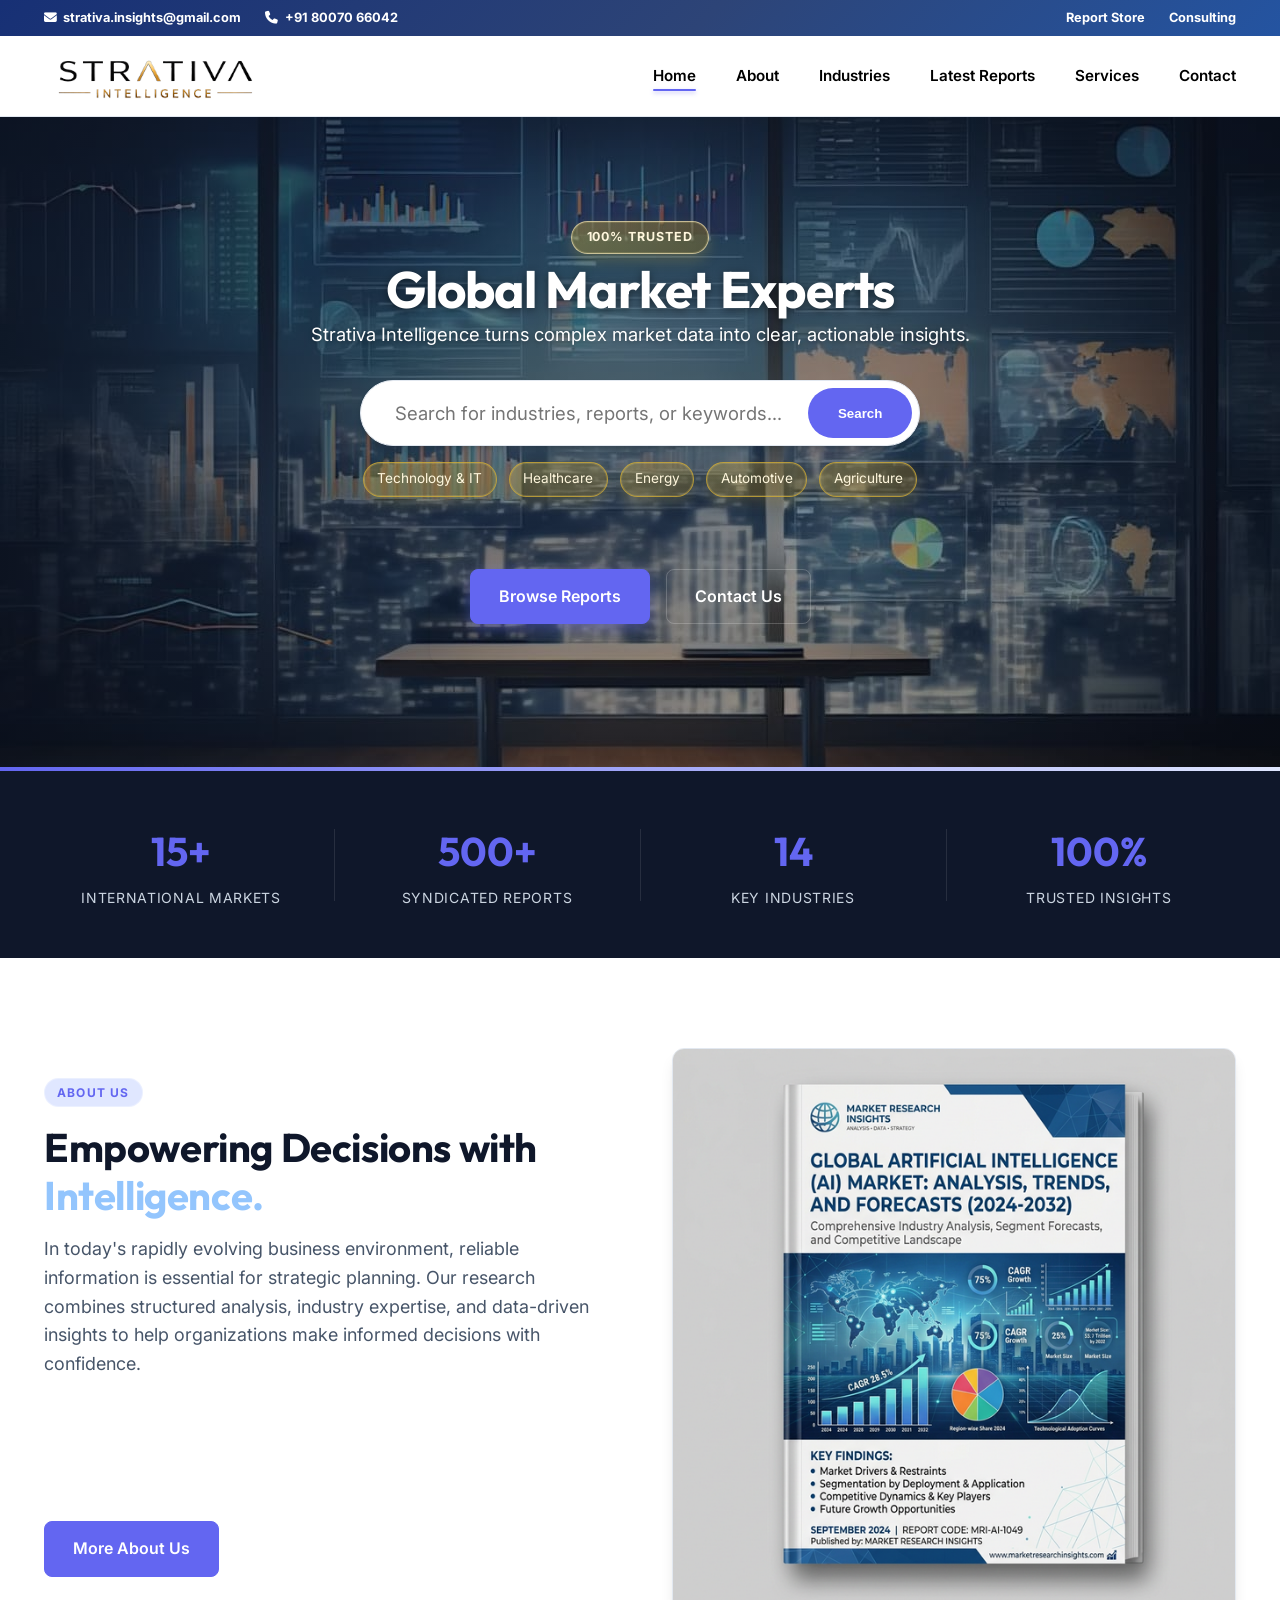
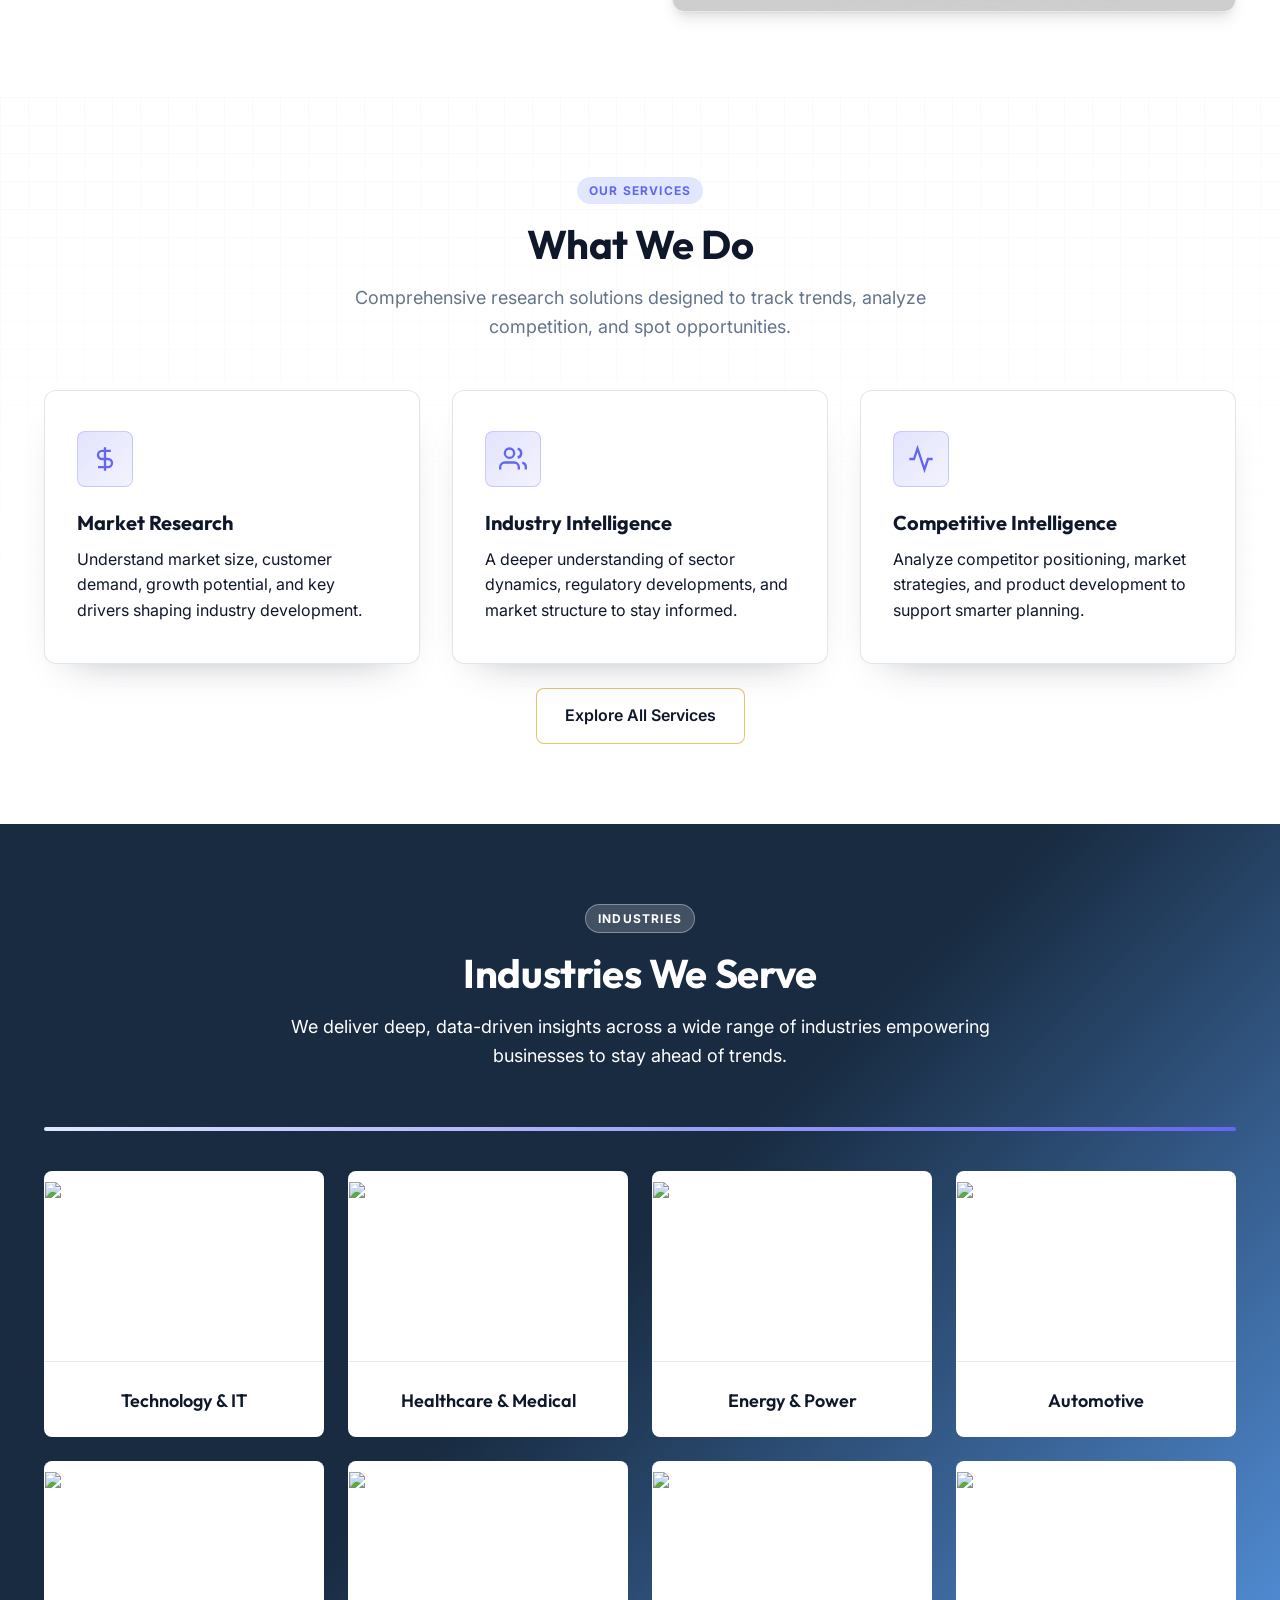
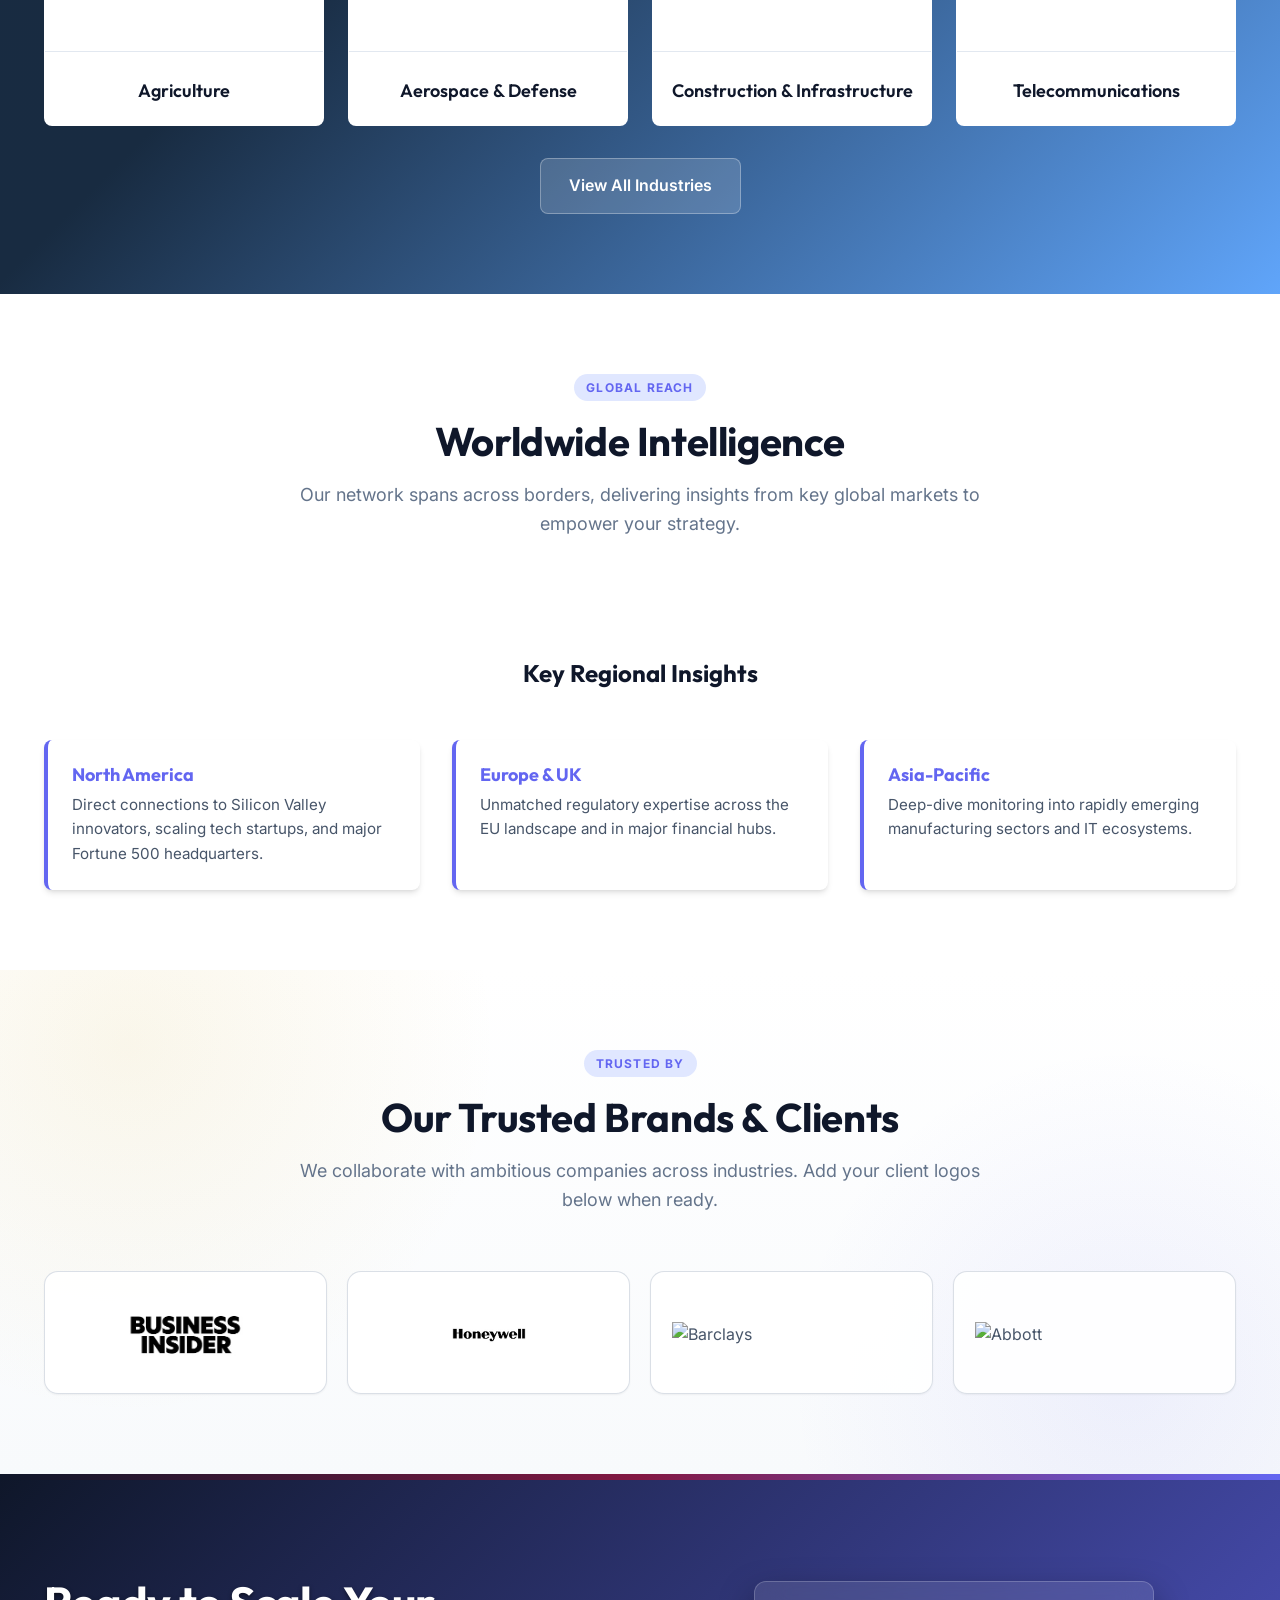
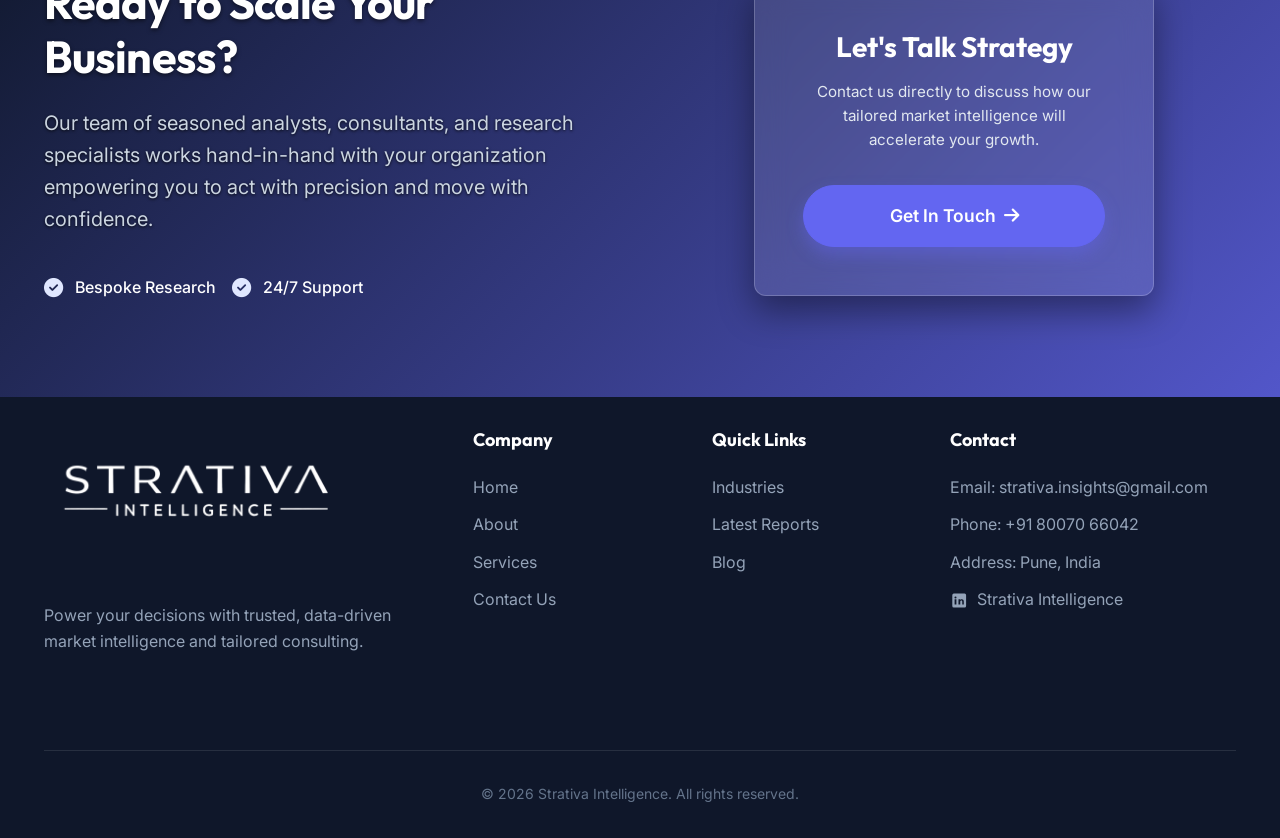
==== commit 805a3d53: "solved basic bugs and added linkdding" ====
--- a/index.html
+++ b/index.html
@@ -9,6 +9,7 @@
   <meta property="og:title" content="Strativa Intelligence | Market Research">
   <meta property="og:description" content="Trusted, data-driven market intelligence and tailored consulting.">
   <meta property="og:type" content="website">
+  <meta name="google-site-verification" content="nzIrLaYEQCjDuD7D-7dX7R1QLKTSaDKOKi9u0Lmf0Ok" />
   <title>Home | Market Intelligence & Consulting</title>
   <link
     href="https://fonts.googleapis.com/css2?family=Inter:wght@300;400;500;600;700;800&family=Outfit:wght@400;500;600;700&display=swap"
@@ -538,6 +539,7 @@
             <li class="text-gray">Email: strativa.insights@gmail.com</li>
             <li class="text-gray">Phone: +91 80070 66042</li>
             <li class="text-gray">Address: Pune, India</li>
+            <li><a class="footer-social-link" href="https://www.linkedin.com/company/strativa-intelligence/posts/?feedView=all" target="_blank" rel="noopener noreferrer" aria-label="Strativa Intelligence on LinkedIn"><svg viewBox="0 0 24 24" aria-hidden="true"><path d="M19 3A2 2 0 0 1 21 5V19A2 2 0 0 1 19 21H5A2 2 0 0 1 3 19V5A2 2 0 0 1 5 3H19M8.34 17.34V10.35H6V17.34H8.34M7.17 9.39A1.35 1.35 0 1 0 7.16 6.69A1.35 1.35 0 0 0 7.17 9.39M18 17.34V13.5C18 11.44 16.9 10.48 15.43 10.48C14.24 10.48 13.7 11.14 13.4 11.6V10.35H11.08C11.11 11.18 11.08 17.34 11.08 17.34H13.4V13.43C13.4 13.22 13.41 13.02 13.48 12.88C13.66 12.47 14.06 12.05 14.74 12.05C15.63 12.05 16 12.73 16 13.73V17.34H18Z" /></svg>Strativa Intelligence</a></li>
           </ul>
         </div>
       </div>
--- a/styles.css
+++ b/styles.css
@@ -280,39 +280,38 @@
   font-size: 0.95rem;
   color: #000000;
   position: relative;
-  padding-bottom: 0.25rem;
+  display: inline-block;
+  line-height: 1.2;
+  padding-bottom: 0.35rem;
   transition: color 0.3s ease;
 }
 
 .nav-links > a,
 .nav-item > a {
-  display: inline-flex;
-  align-items: center;
-  height: var(--header-nav-height);
-  padding-bottom: 0;
-  line-height: 1;
+  display: inline-block;
+  padding: 0.35rem 0;
 }
 
 .nav-links a::after {
   content: '';
   position: absolute;
-  bottom: -4px;
-  left: 50%;
-  width: 0;
-  height: 3px;
+  left: 0;
+  bottom: 0;
+  width: 100%;
+  height: 2px;
   background-color: var(--accent-color);
   border-radius: 4px;
-  transform: translateX(-50%) translateY(4px);
+  transform: scaleX(0);
+  transform-origin: center;
   opacity: 0;
-  transition: all 0.3s cubic-bezier(0.4, 0, 0.2, 1);
+  transition: transform 0.25s ease, opacity 0.25s ease;
   box-shadow: 0 2px 4px rgba(99, 102, 241, 0.4);
 }
 
 .nav-links a:hover::after,
 .nav-links a.active::after {
-  width: 100%;
   opacity: 1;
-  transform: translateX(-50%) translateY(0);
+  transform: scaleX(1);
 }
 
 .nav-links a:hover,
@@ -1233,6 +1232,20 @@
 
 .footer-links a {
   color: #94a3b8;
+}
+
+.footer-social-link {
+  display: inline-flex;
+  align-items: center;
+  gap: 0.5rem;
+}
+
+.footer-social-link svg {
+  width: 1.15em;
+  height: 1.15em;
+  fill: currentColor;
+  flex-shrink: 0;
+  transform: translateY(0.02em);
 }
 
 .footer-links a:hover {
@@ -1423,6 +1436,7 @@
 
   .nav-links > a,
   .nav-item > a {
+    display: block;
     height: auto;
     min-height: 44px;
     justify-content: center;
@@ -1493,6 +1507,46 @@
   .dropdown-menu {
     display: none !important;
   }
+
+    /* Industries page mobile stability */
+    .industries-page .nav-container {
+      height: 72px;
+    }
+
+    .industries-page .header .logo img {
+      height: 56px !important;
+    }
+
+    .industries-page .section-header {
+      padding: 0 0.5rem;
+    }
+
+    .industries-page .hero-search-container {
+      width: 100% !important;
+      max-width: 100% !important;
+      margin-top: 1rem !important;
+    }
+
+    .industries-page .hero-search-input {
+      padding-right: 7rem;
+    }
+
+    .industries-page .hero-search-btn {
+      padding: 0 0.95rem;
+      font-size: 0.88rem;
+    }
+
+    .industries-page .industry-card .industry-img {
+      height: 170px;
+    }
+
+    .industries-page .industry-card.with-img .industry-title {
+      font-size: 1rem;
+    }
+
+    .footer-brand .logo img {
+      height: 56px !important;
+    }
 }
 /* Hero Slider Styles */
 .hero-slider {
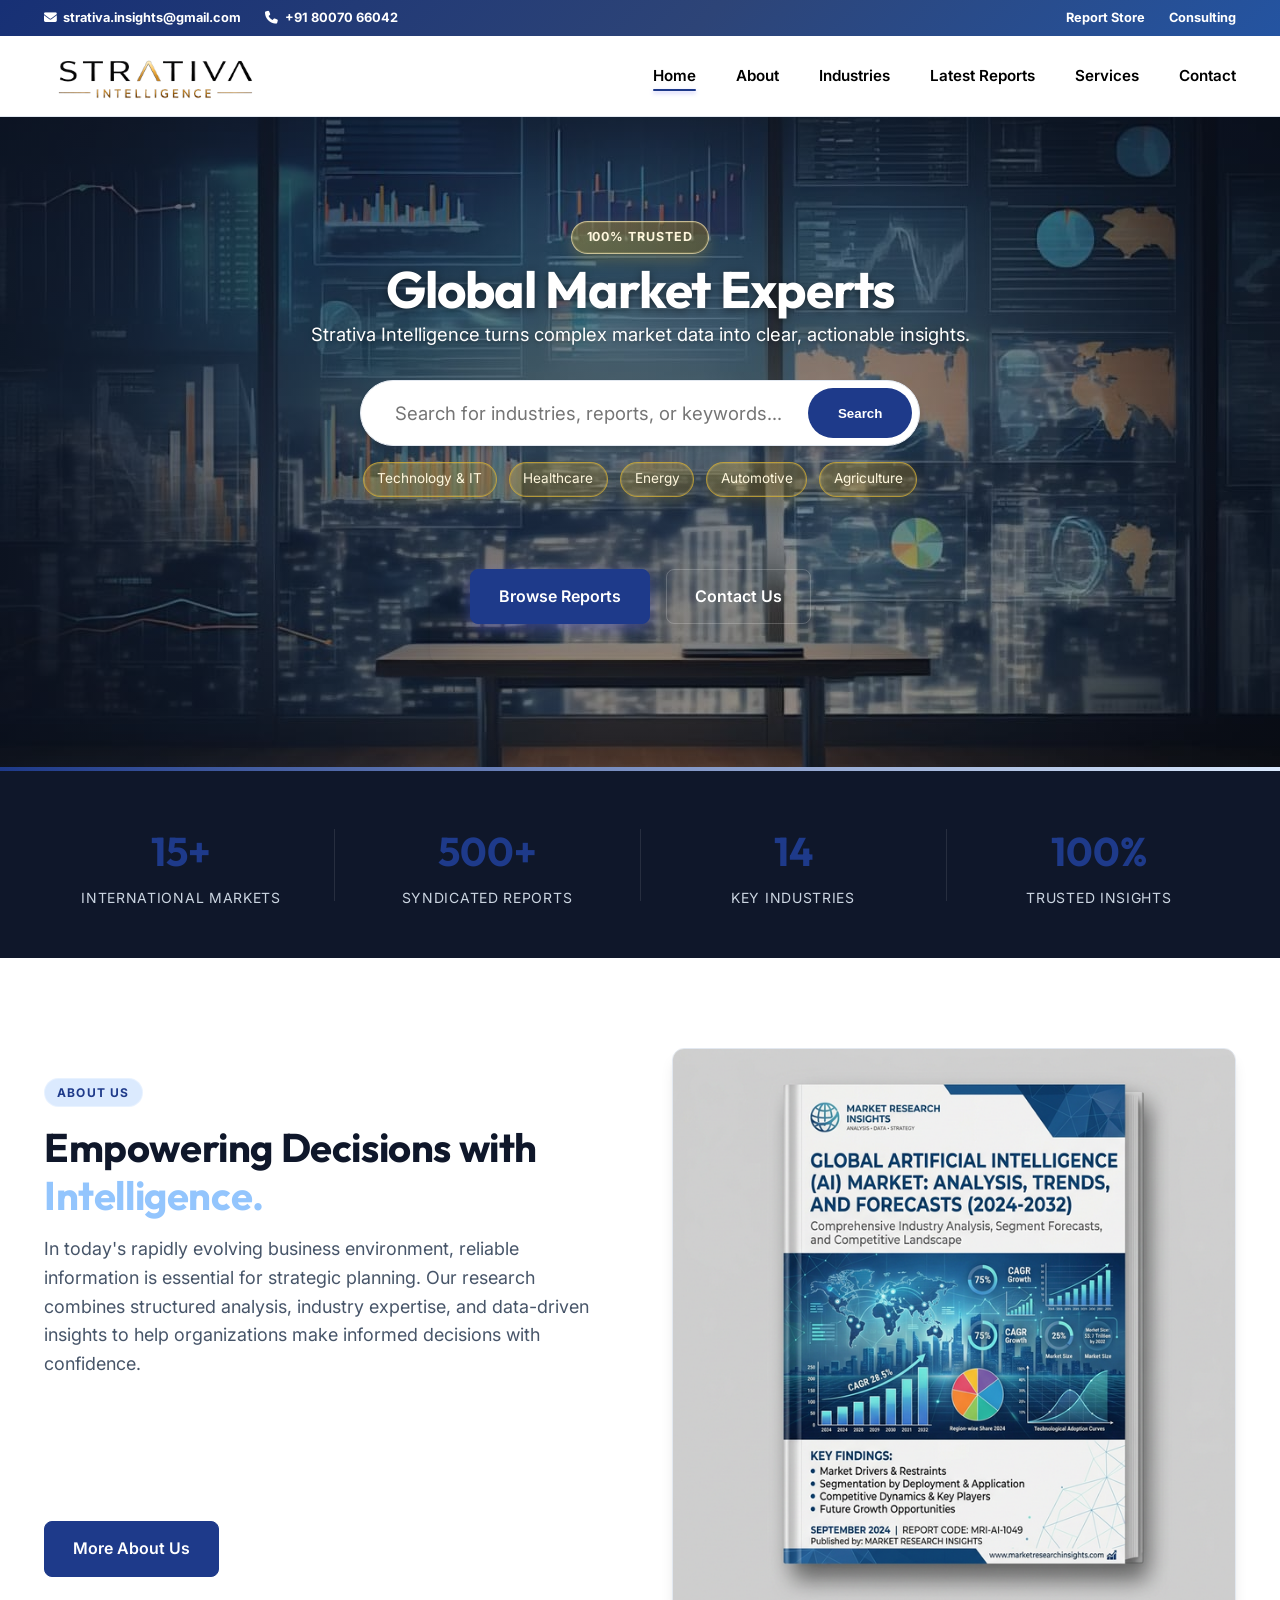
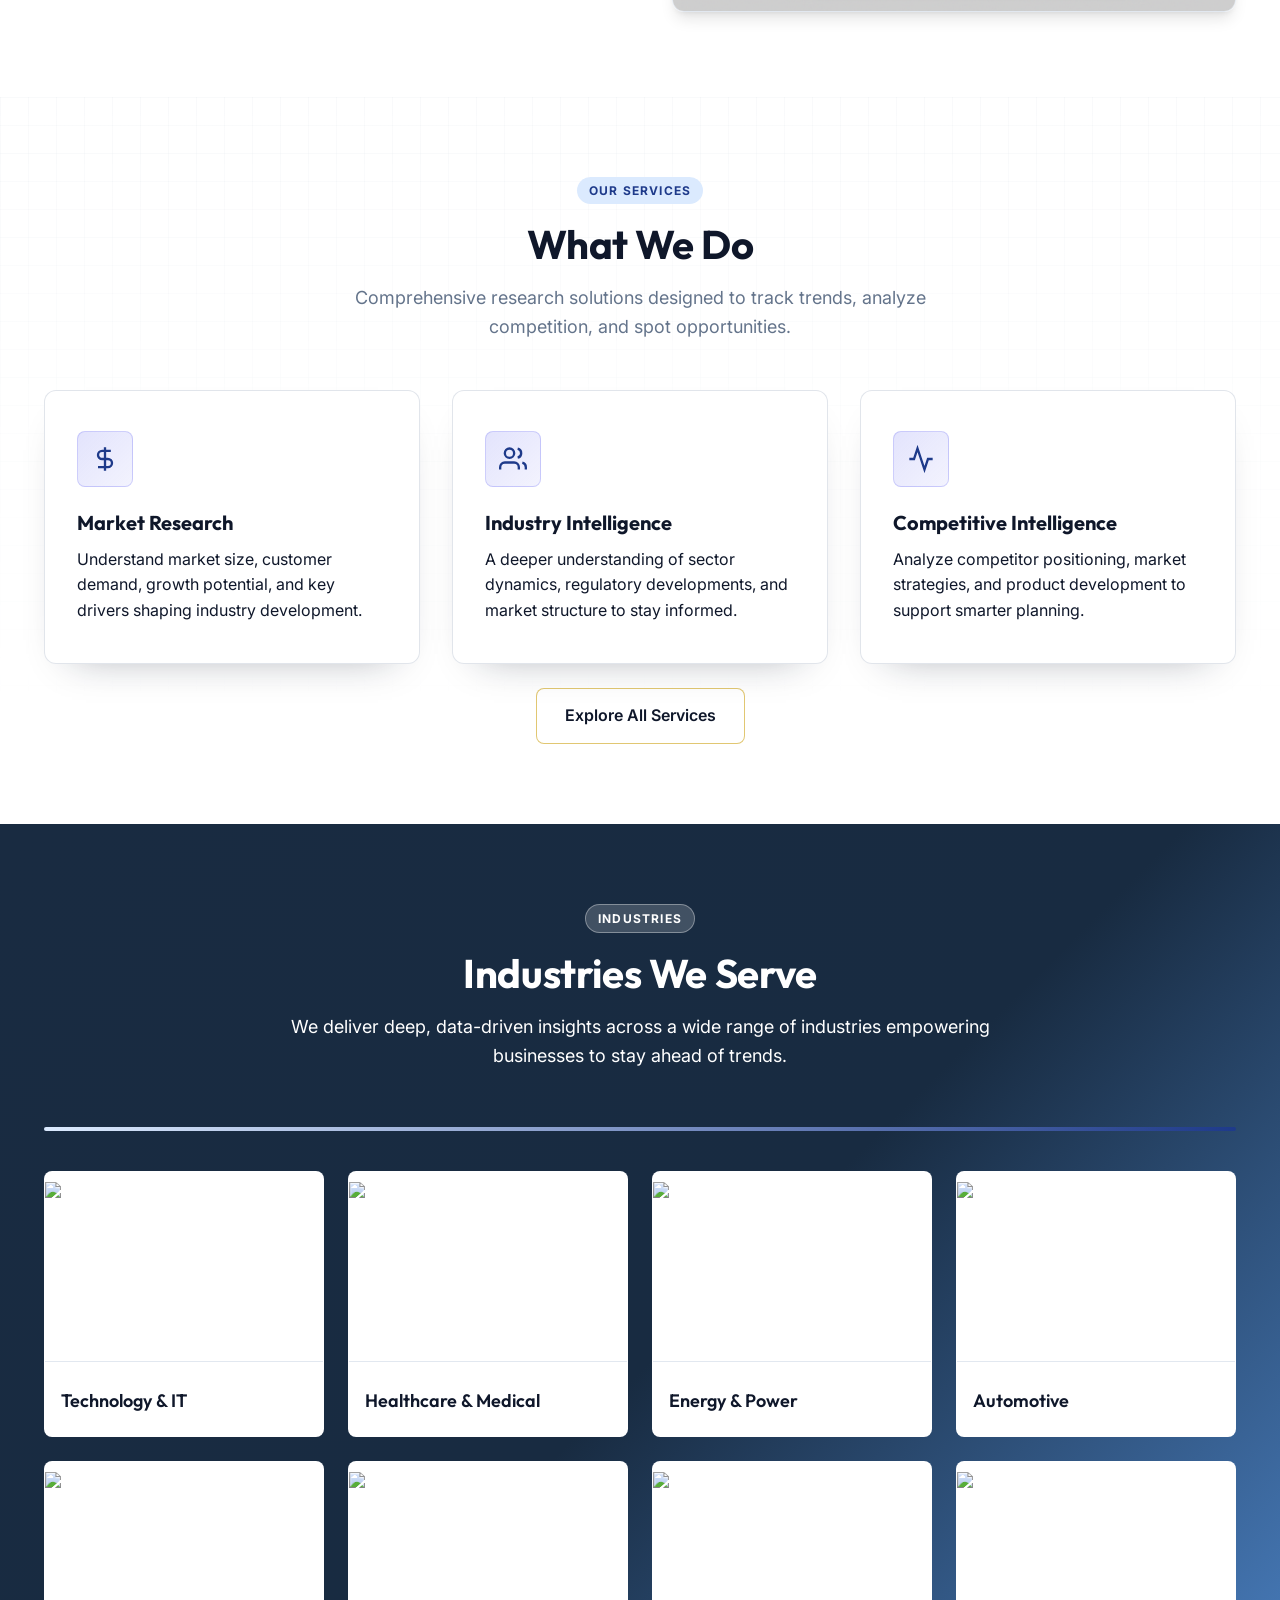
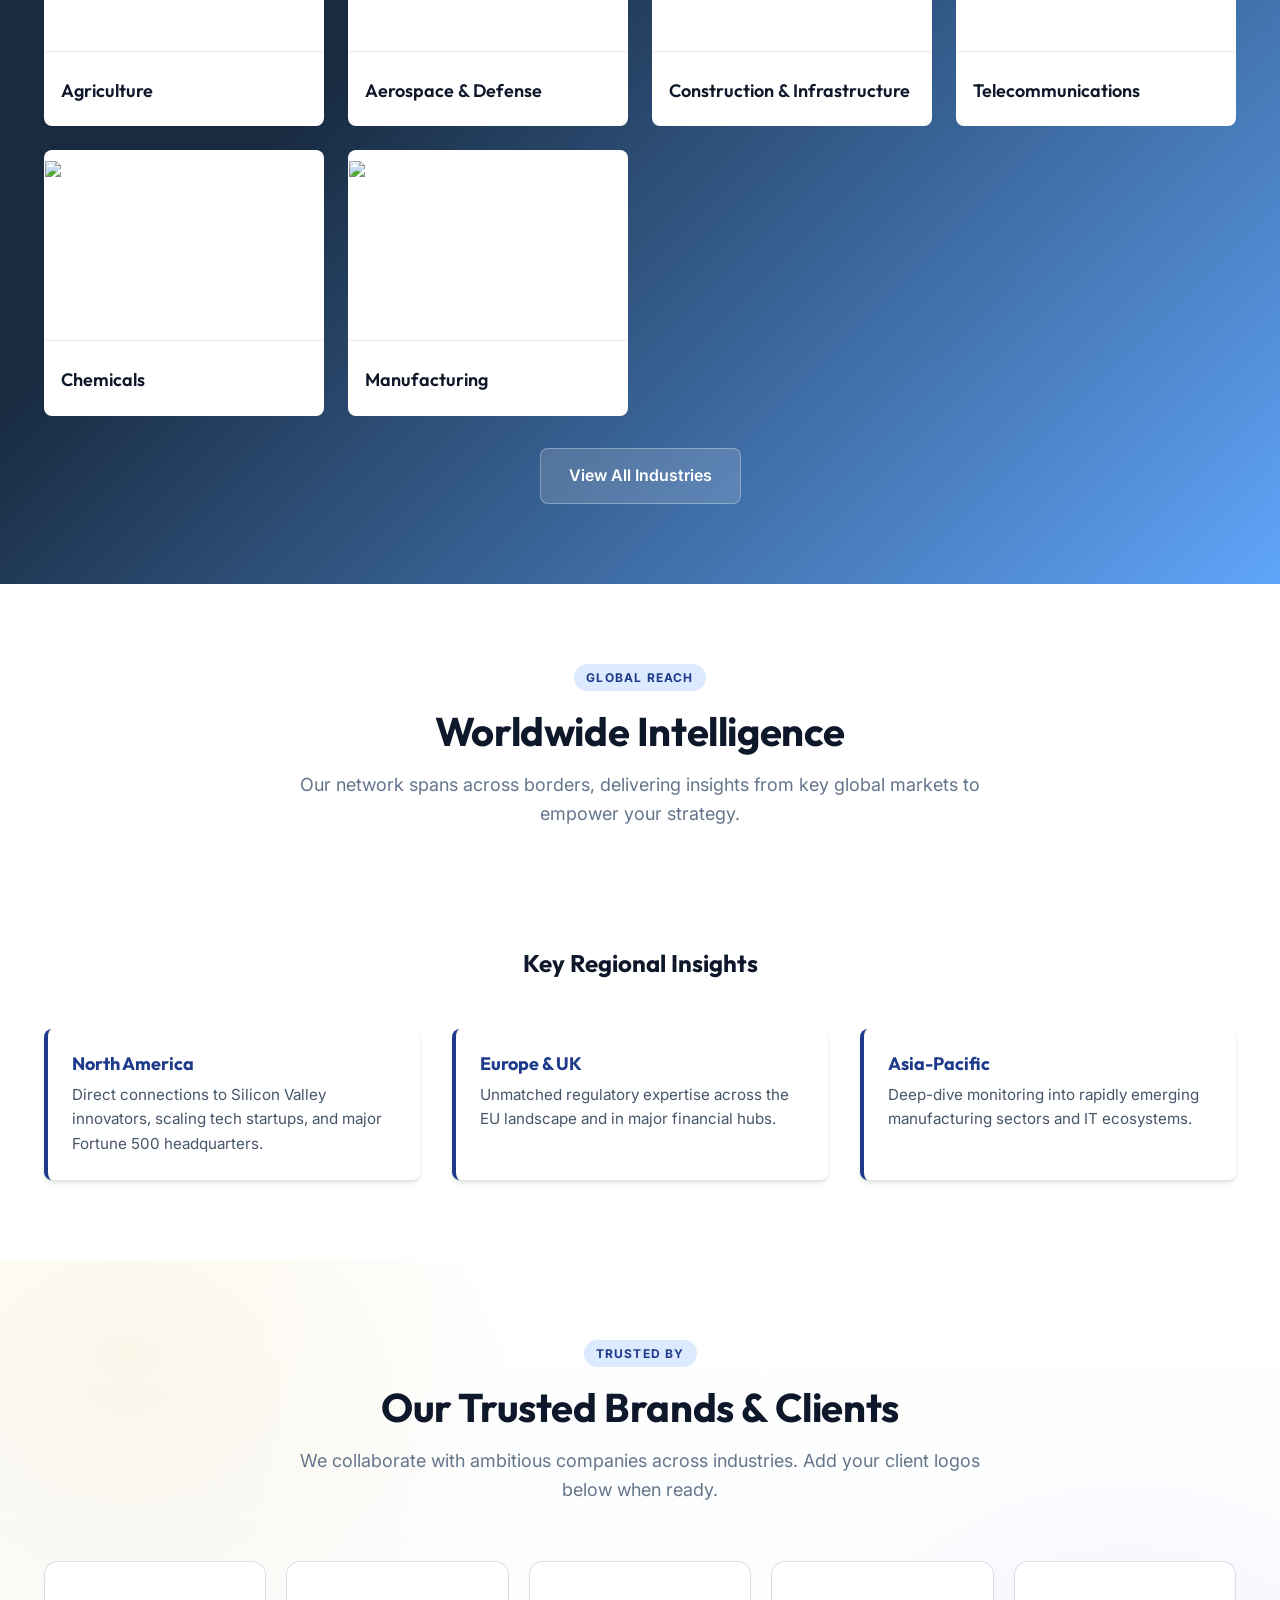
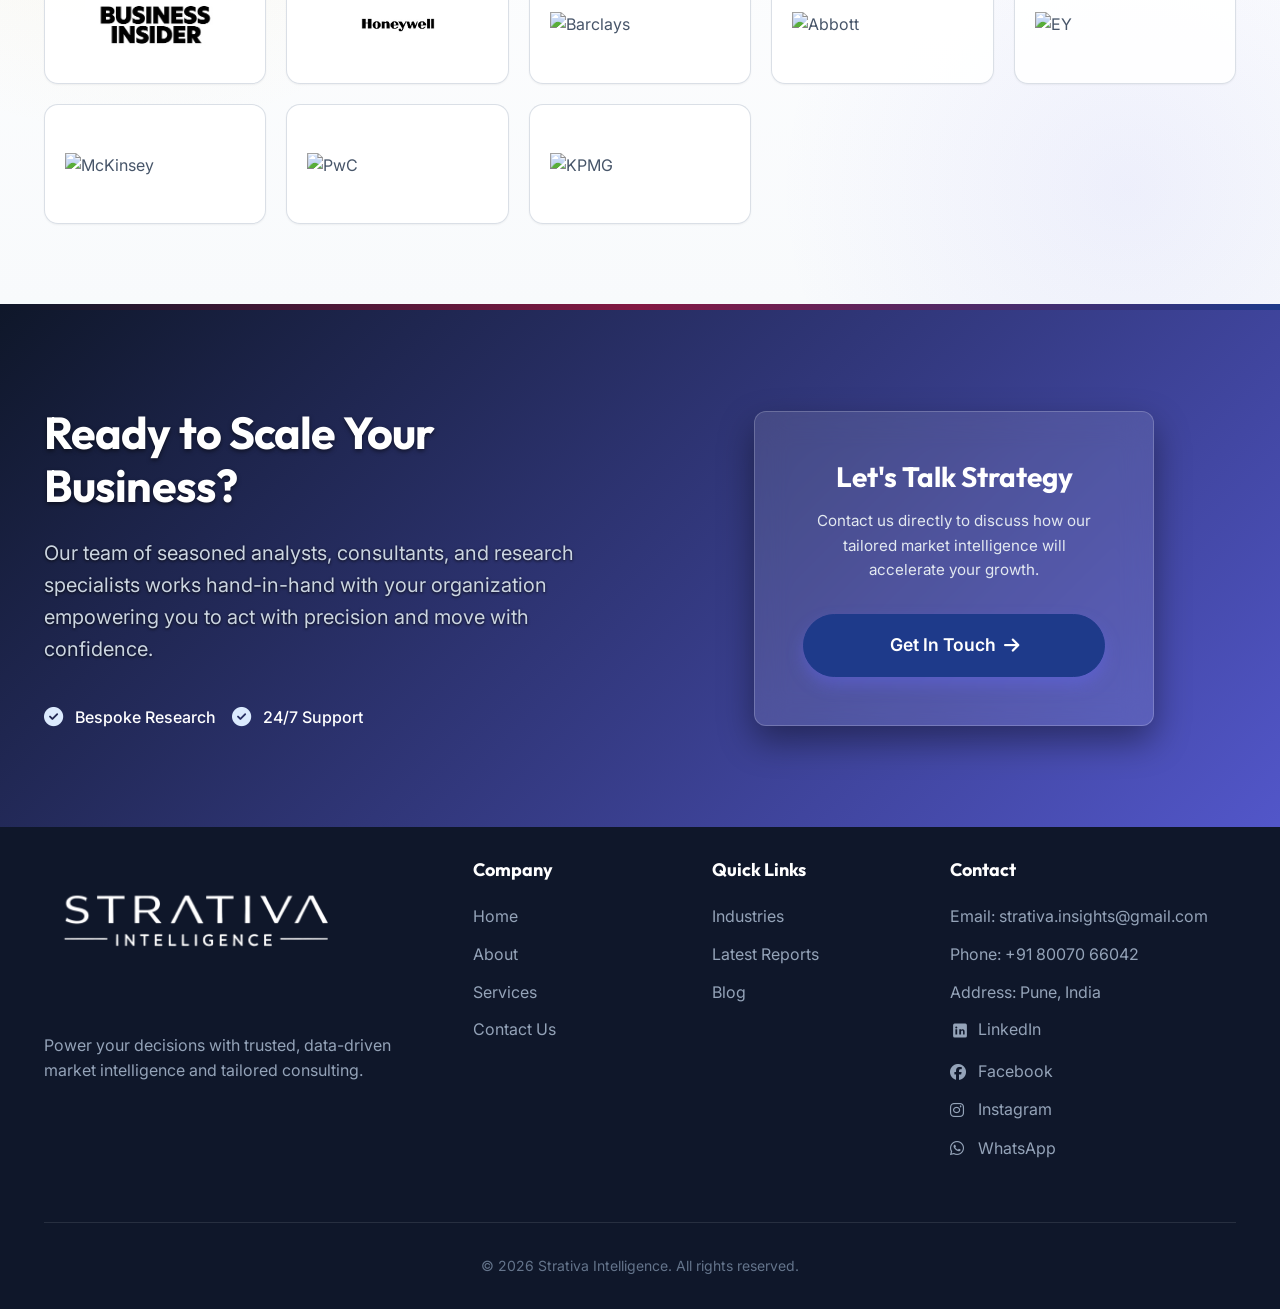
==== commit 954752ac: "added admin panel and small fixes" ====
--- a/index.html
+++ b/index.html
@@ -314,10 +314,20 @@
             alt="Construction & Infrastructure" class="industry-img">
           <div class="industry-title">Construction & Infrastructure</div>
         </a>
-        <a href="industries.html" class="industry-card with-img">
+        <a href="industries.html?q=telecom" class="industry-card with-img">
           <img src="https://images.unsplash.com/photo-1518773553398-650c184e0bb3?auto=format&fit=crop&w=600&q=80"
             alt="Telecommunications" class="industry-img">
           <div class="industry-title">Telecommunications</div>
+        </a>
+        <a href="industries.html?q=chemicals" class="industry-card with-img">
+          <img src="https://images.unsplash.com/photo-1532187875462-be93d5e493c5?auto=format&fit=crop&w=600&q=80"
+            alt="Chemicals" class="industry-img">
+          <div class="industry-title">Chemicals</div>
+        </a>
+        <a href="industries.html?q=manufacturing" class="industry-card with-img">
+          <img src="https://images.unsplash.com/photo-1581091226825-a6a2a5aee158?auto=format&fit=crop&w=600&q=80"
+            alt="Manufacturing" class="industry-img">
+          <div class="industry-title">Manufacturing</div>
         </a>
       </div>
 
@@ -456,6 +466,18 @@
         <div class="brand-logo-card">
           <img src="https://massbioportalimages.blob.core.windows.net/massbioportalimages/f17a93559577ea11a811000d3a378f47/Abbott-Laboratories-2B18.jpg" alt="Abbott" class="brand-logo-img">
         </div>
+        <div class="brand-logo-card">
+          <img src="https://encrypted-tbn0.gstatic.com/images?q=tbn:ANd9GcS8XyHl-_G_X1F6P6u8K8_Yq7P6Xy_P6Xy_P6Xy_P6Xy_P6Xy_P6Xy_P6Xw&s" alt="EY" class="brand-logo-img">
+        </div>
+        <div class="brand-logo-card">
+          <img src="https://encrypted-tbn0.gstatic.com/images?q=tbn:ANd9GcR6_X_P_X_P_X_P_X_P_X_P_X_P_X_P_X_P_X_P_X_P_X_P_X_P_X_P_X_P&s" alt="McKinsey" class="brand-logo-img">
+        </div>
+        <div class="brand-logo-card">
+          <img src="https://encrypted-tbn0.gstatic.com/images?q=tbn:ANd9GcT_X_P_X_P_X_P_X_P_X_P_X_P_X_P_X_P_X_P_X_P_X_P_X_P_X_P_X_P&s" alt="PwC" class="brand-logo-img">
+        </div>
+        <div class="brand-logo-card">
+          <img src="https://encrypted-tbn0.gstatic.com/images?q=tbn:ANd9GcS_X_P_X_P_X_P_X_P_X_P_X_P_X_P_X_P_X_P_X_P_X_P_X_P_X_P_X_P&s" alt="KPMG" class="brand-logo-img">
+        </div>
       </div>
     </div>
   </section>
@@ -539,7 +561,10 @@
             <li class="text-gray">Email: strativa.insights@gmail.com</li>
             <li class="text-gray">Phone: +91 80070 66042</li>
             <li class="text-gray">Address: Pune, India</li>
-            <li><a class="footer-social-link" href="https://www.linkedin.com/company/strativa-intelligence/posts/?feedView=all" target="_blank" rel="noopener noreferrer" aria-label="Strativa Intelligence on LinkedIn"><svg viewBox="0 0 24 24" aria-hidden="true"><path d="M19 3A2 2 0 0 1 21 5V19A2 2 0 0 1 19 21H5A2 2 0 0 1 3 19V5A2 2 0 0 1 5 3H19M8.34 17.34V10.35H6V17.34H8.34M7.17 9.39A1.35 1.35 0 1 0 7.16 6.69A1.35 1.35 0 0 0 7.17 9.39M18 17.34V13.5C18 11.44 16.9 10.48 15.43 10.48C14.24 10.48 13.7 11.14 13.4 11.6V10.35H11.08C11.11 11.18 11.08 17.34 11.08 17.34H13.4V13.43C13.4 13.22 13.41 13.02 13.48 12.88C13.66 12.47 14.06 12.05 14.74 12.05C15.63 12.05 16 12.73 16 13.73V17.34H18Z" /></svg>Strativa Intelligence</a></li>
+            <li><a class="footer-social-link" href="https://www.linkedin.com/company/strativa-intelligence/" target="_blank" rel="noopener noreferrer"><svg style="width: 20px;" viewBox="0 0 24 24"><path fill="currentColor" d="M19 3A2 2 0 0 1 21 5V19A2 2 0 0 1 19 21H5A2 2 0 0 1 3 19V5A2 2 0 0 1 5 3H19M8.34 17.34V10.35H6V17.34H8.34M7.17 9.39A1.35 1.35 0 1 0 7.16 6.69A1.35 1.35 0 0 0 7.17 9.39M18 17.34V13.5C18 11.44 16.9 10.48 15.43 10.48C14.24 10.48 13.7 11.14 13.4 11.6V10.35H11.08C11.11 11.18 11.08 17.34 11.08 17.34H13.4V13.43C13.4 13.22 13.41 13.02 13.48 12.88C13.66 12.47 14.06 12.05 14.74 12.05C15.63 12.05 16 12.73 16 13.73V17.34H18Z" /></svg> LinkedIn</a></li>
+            <li><a class="footer-social-link" href="#" target="_blank" rel="noopener noreferrer"><i class="fa-brands fa-facebook" style="width: 20px;"></i> Facebook</a></li>
+            <li><a class="footer-social-link" href="#" target="_blank" rel="noopener noreferrer"><i class="fa-brands fa-instagram" style="width: 20px;"></i> Instagram</a></li>
+            <li><a class="footer-social-link" href="#" target="_blank" rel="noopener noreferrer"><i class="fa-brands fa-whatsapp" style="width: 20px;"></i> WhatsApp</a></li>
           </ul>
         </div>
       </div>
--- a/styles.css
+++ b/styles.css
@@ -3,10 +3,10 @@
   /* Deep slate/midnight */
   --primary-light: #1E293B;
   --secondary-color: #334155;
-  --accent-color: #6366F1;
-  /* Fresh vibrant indigo */
-  --accent-hover: #4F46E5;
-  --accent-light: #E0E7FF;
+  --accent-color: #1e3a8a;
+  /* Dark Blue */
+  --accent-hover: #172554;
+  --accent-light: #dbeafe;
   --gold-accent: #D4AF37;
   --gold-soft: #F6E7B8;
   --text-dark: #0F172A;
@@ -975,6 +975,24 @@
   font-size: 1.125rem;
   z-index: 2;
   background: var(--bg-color);
+  display: flex;
+  align-items: center;
+  justify-content: space-between;
+  gap: 0.75rem;
+}
+
+.industry-card.with-img .industry-arrow {
+  width: 28px;
+  height: 28px;
+  border-radius: 999px;
+  display: inline-flex;
+  align-items: center;
+  justify-content: center;
+  background: rgba(212, 175, 55, 0.18);
+  color: #8a6a05;
+  font-size: 0.95rem;
+  line-height: 1;
+  transition: transform 0.25s ease, background-color 0.25s ease, color 0.25s ease;
 }
 
 .industry-card:hover {
@@ -1002,6 +1020,12 @@
 
 .industry-card.with-img:hover .industry-title {
   background: linear-gradient(180deg, #f7e2a2 0%, #d4af37 100%);
+  color: #111827;
+}
+
+.industry-card.with-img:hover .industry-arrow {
+  transform: translateX(4px);
+  background: rgba(17, 24, 39, 0.18);
   color: #111827;
 }
 
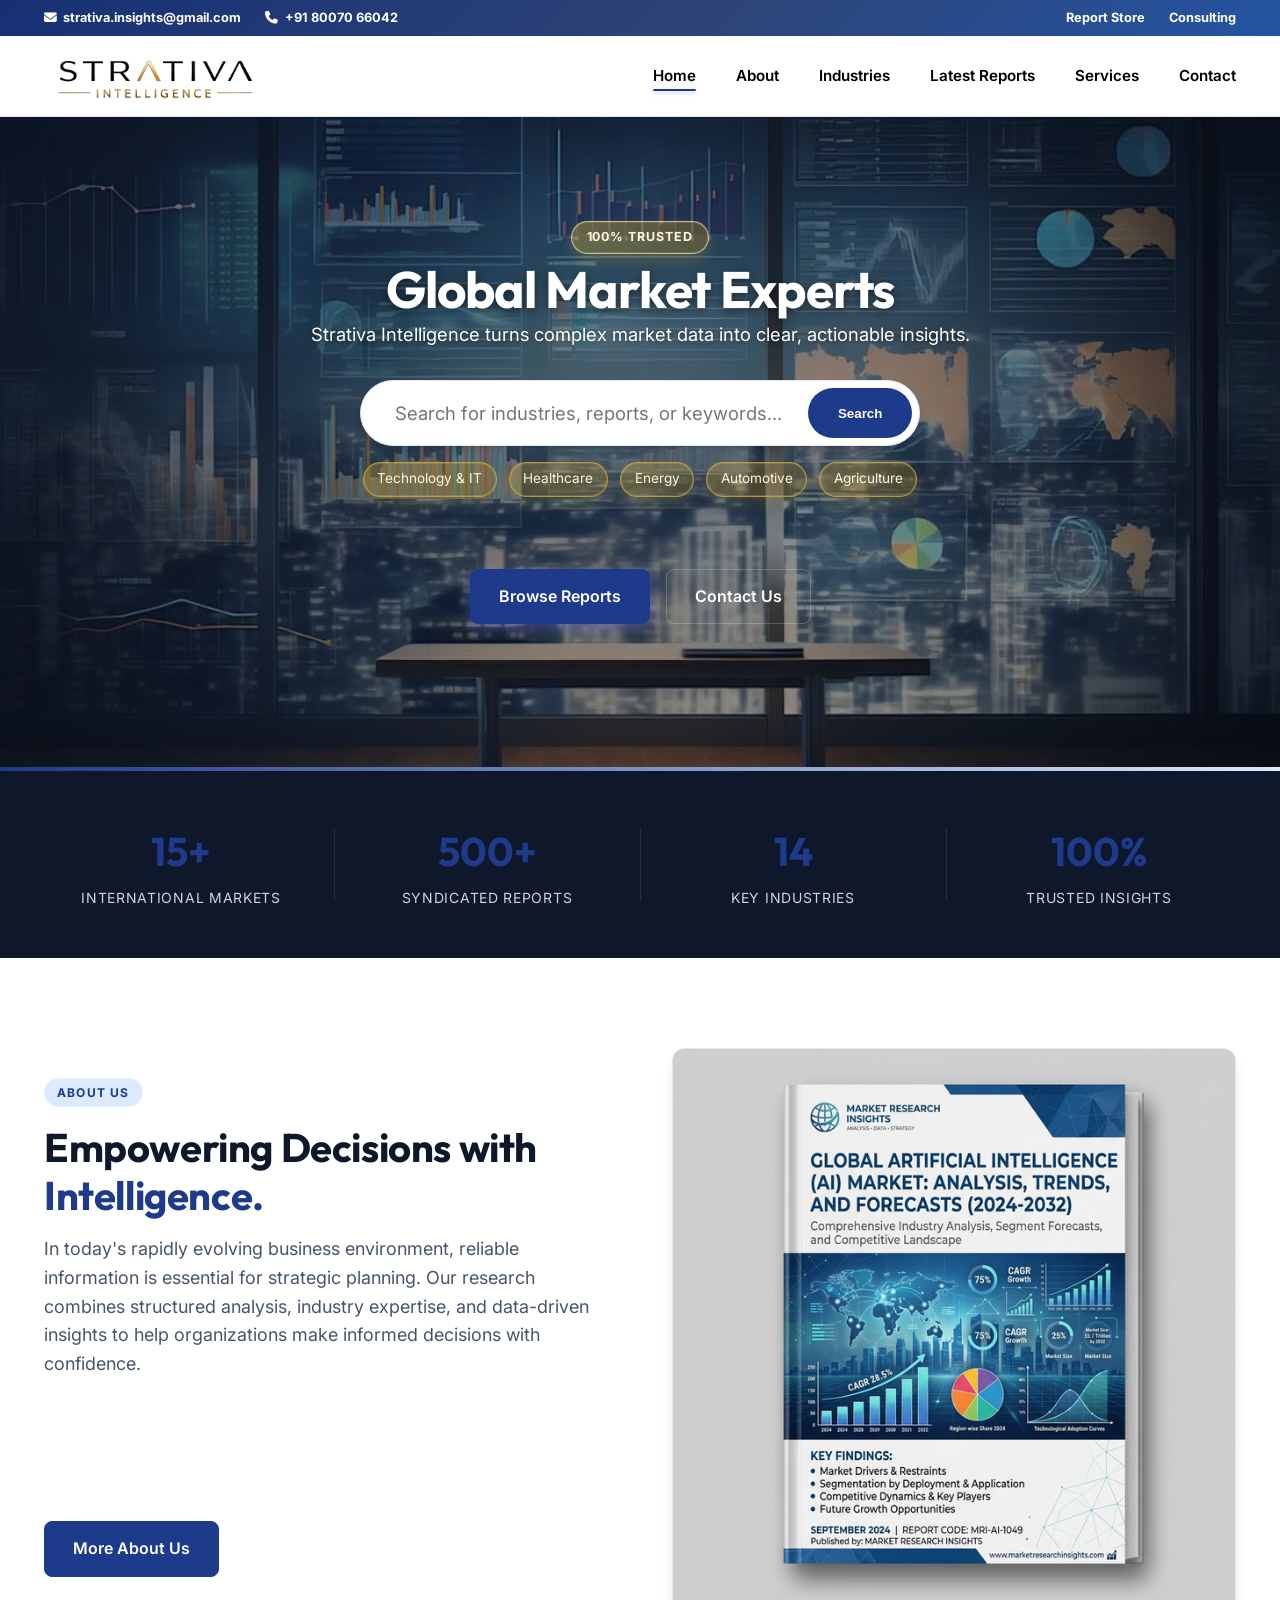
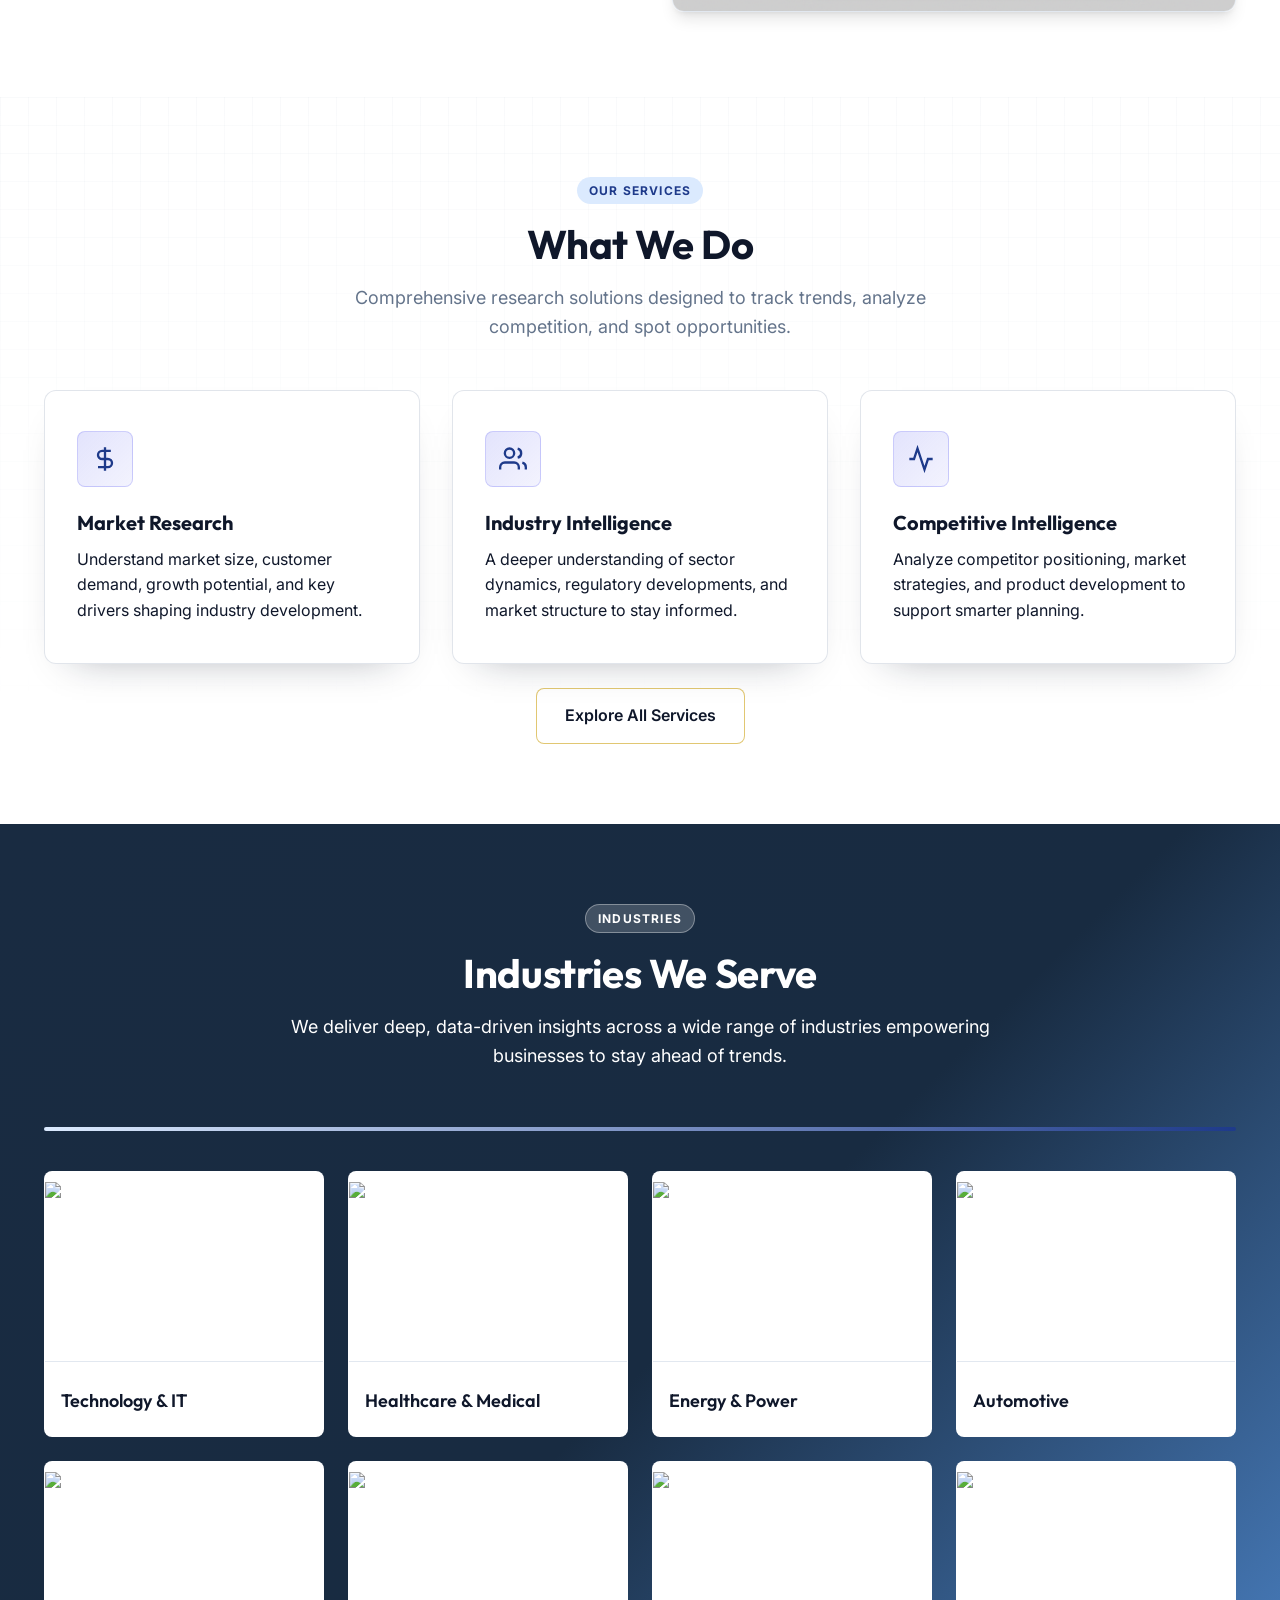
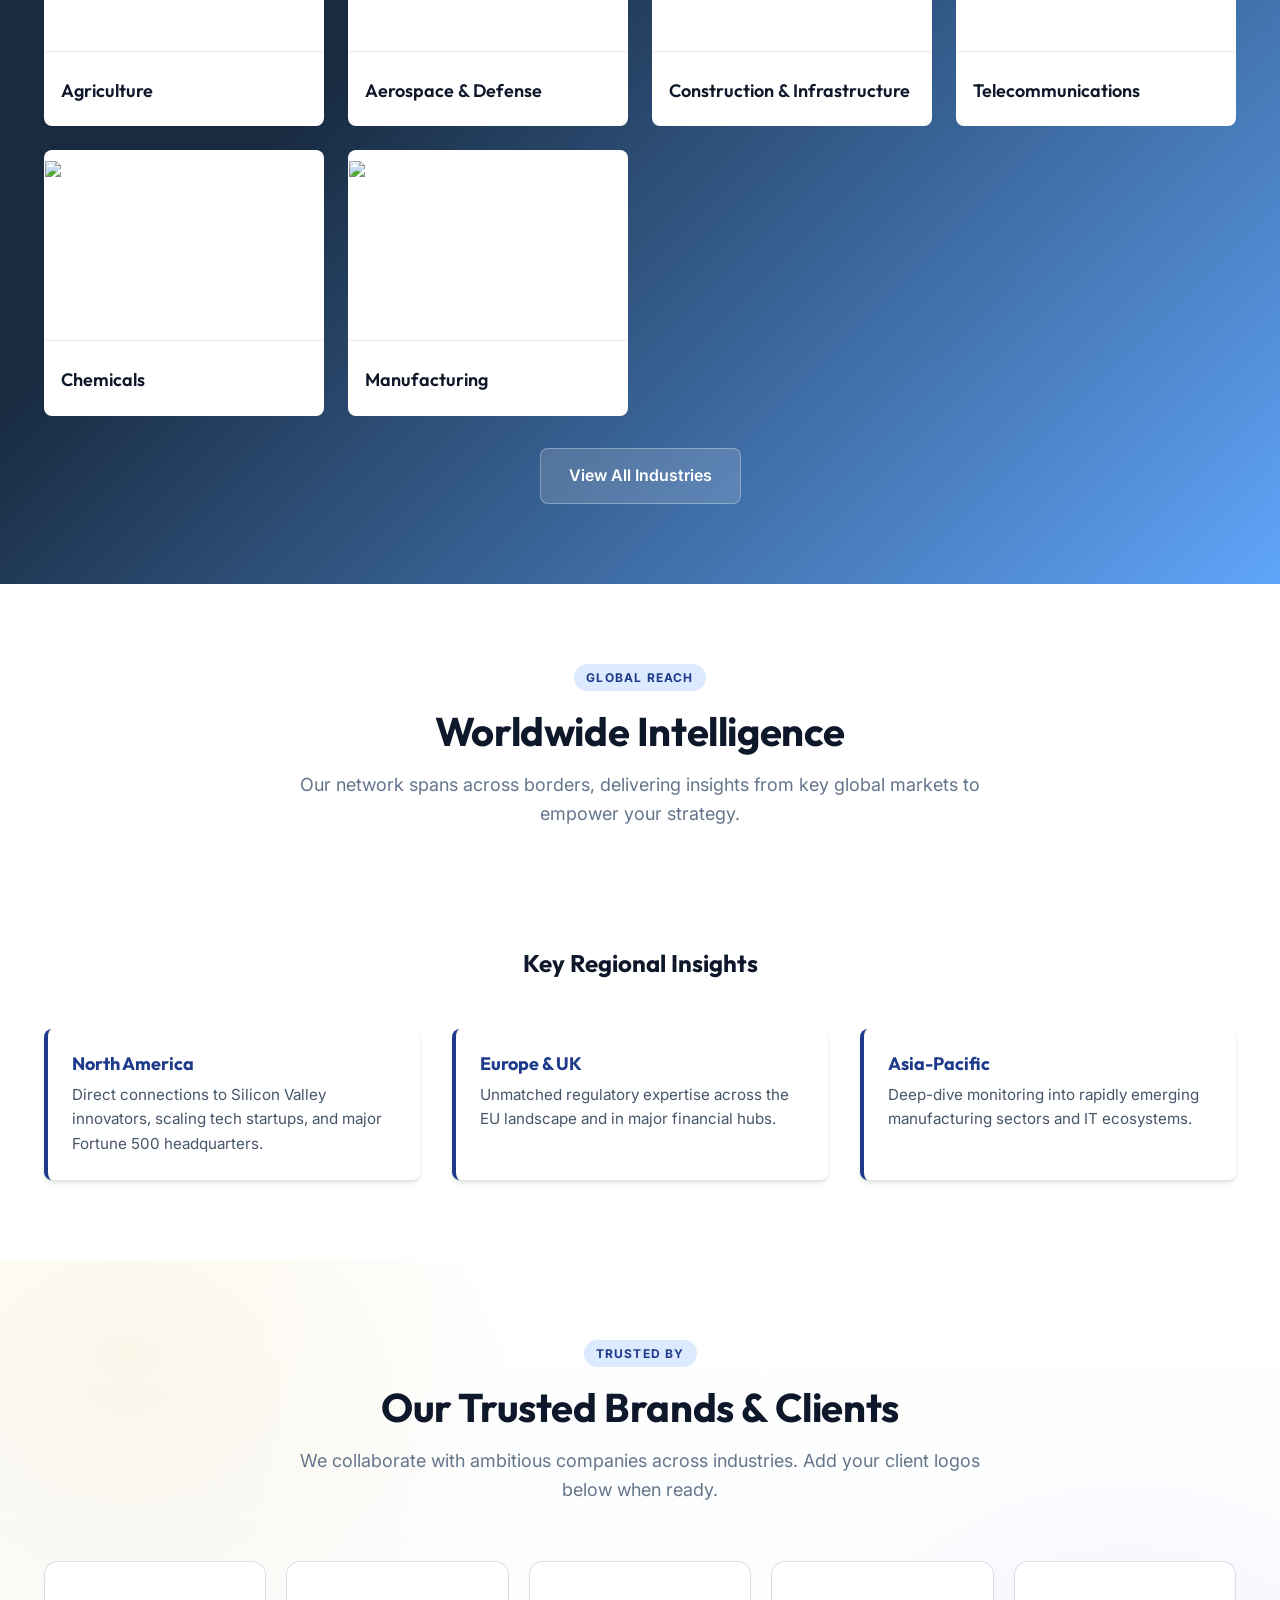
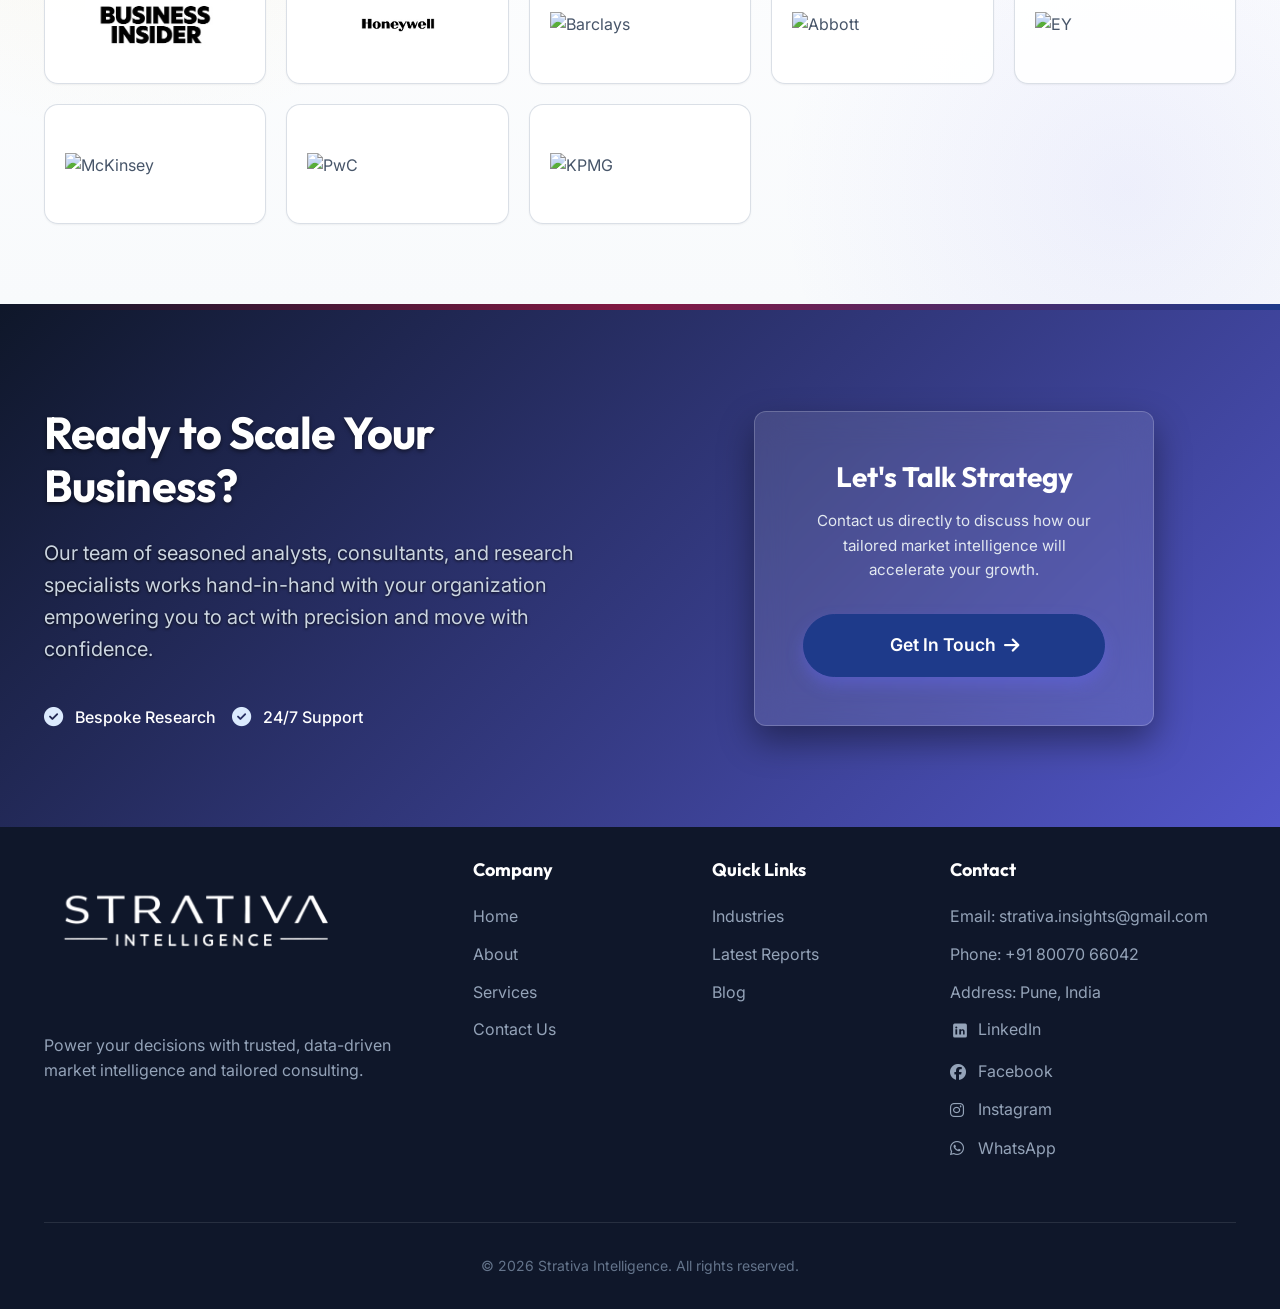
==== commit c6a39063: "added new indstries admin" ====
--- a/index.html
+++ b/index.html
@@ -31,8 +31,8 @@
         <a href="tel:+918007066042"><i class="fa-solid fa-phone"></i> +91 80070 66042</a>
       </div>
       <div class="top-bar-right">
-        <a href="reports.html">Report Store</a>
-        <a href="services.html">Consulting</a>
+        <a href="/reports">Report Store</a>
+        <a href="/services">Consulting</a>
         <!-- <a href="contact.html">Contact</a> -->
 
       </div>
@@ -49,44 +49,30 @@
         </svg>
       </button>
       <nav class="nav-links" id="navLinks">
-        <a href="index.html" class="active">Home</a>
-        <a href="about.html">About</a>
+        <a href="/" class="active">Home</a>
+        <a href="/about">About</a>
         <div class="nav-item">
-          <a href="industries.html">Industries</a>
+          <a href="/industries">Industries</a>
           <div class="dropdown-menu">
-            <a href="industries.html?q=technology"><i class="fa-solid fa-laptop-code"
-                style="margin-right:8px; width:16px; text-align:center;"></i> Technology &amp; IT</a>
-            <a href="industries.html?q=healthcare"><i class="fa-solid fa-heart-pulse"
-                style="margin-right:8px; width:16px; text-align:center;"></i> Healthcare</a>
-            <a href="industries.html?q=energy"><i class="fa-solid fa-bolt"
-                style="margin-right:8px; width:16px; text-align:center;"></i> Energy &amp; Power</a>
-            <a href="industries.html?q=automotive"><i class="fa-solid fa-car"
-                style="margin-right:8px; width:16px; text-align:center;"></i> Automotive</a>
-            <a href="industries.html?q=agriculture"><i class="fa-solid fa-seedling"
-                style="margin-right:8px; width:16px; text-align:center;"></i> Agriculture</a>
-            <a href="industries.html?q=aerospace"><i class="fa-solid fa-rocket"
-                style="margin-right:8px; width:16px; text-align:center;"></i> Aerospace &amp; Defense</a>
-            <a href="industries.html?q=construction"><i class="fa-solid fa-helmet-safety"
-                style="margin-right:8px; width:16px; text-align:center;"></i> Construction</a>
-            <a href="industries.html?q=consumer"><i class="fa-solid fa-bag-shopping"
-                style="margin-right:8px; width:16px; text-align:center;"></i> Consumer Goods</a>
-            <a href="industries.html?q=foods"><i class="fa-solid fa-utensils"
-                style="margin-right:8px; width:16px; text-align:center;"></i> Foods &amp; Beverages</a>
-            <a href="industries.html?q=ict"><i class="fa-solid fa-microchip"
-                style="margin-right:8px; width:16px; text-align:center;"></i> ICT &amp; Semiconductor</a>
-            <a href="industries.html?q=mining"><i class="fa-solid fa-hammer"
-                style="margin-right:8px; width:16px; text-align:center;"></i> Mining &amp; Metals</a>
-            <a href="industries.html?q=manufacturing"><i class="fa-solid fa-industry"
-                style="margin-right:8px; width:16px; text-align:center;"></i> Manufacturing</a>
-            <a href="industries.html?q=chemicals"><i class="fa-solid fa-flask"
-                style="margin-right:8px; width:16px; text-align:center;"></i> Chemicals</a>
-            <a href="industries.html?q=telecom"><i class="fa-solid fa-tower-cell"
-                style="margin-right:8px; width:16px; text-align:center;"></i> Telecom</a>
-          </div>
-        </div>
-        <a href="reports.html">Latest Reports</a>
-        <a href="services.html">Services</a>
-        <a href="contact.html">Contact</a>
+            <a href="/industry/technology"><i class="fa-solid fa-laptop-code" style="margin-right:8px; width:16px; text-align:center;"></i> Technology &amp; IT</a>
+            <a href="/industry/healthcare"><i class="fa-solid fa-heart-pulse" style="margin-right:8px; width:16px; text-align:center;"></i> Healthcare</a>
+            <a href="/industry/energy"><i class="fa-solid fa-bolt" style="margin-right:8px; width:16px; text-align:center;"></i> Energy &amp; Power</a>
+            <a href="/industry/automotive"><i class="fa-solid fa-car" style="margin-right:8px; width:16px; text-align:center;"></i> Automotive</a>
+            <a href="/industry/agriculture"><i class="fa-solid fa-seedling" style="margin-right:8px; width:16px; text-align:center;"></i> Agriculture</a>
+            <a href="/industry/aerospace"><i class="fa-solid fa-rocket" style="margin-right:8px; width:16px; text-align:center;"></i> Aerospace &amp; Defense</a>
+            <a href="/industry/construction"><i class="fa-solid fa-helmet-safety" style="margin-right:8px; width:16px; text-align:center;"></i> Construction</a>
+            <a href="/industry/consumer"><i class="fa-solid fa-bag-shopping" style="margin-right:8px; width:16px; text-align:center;"></i> Consumer Goods</a>
+            <a href="/industry/foods"><i class="fa-solid fa-utensils" style="margin-right:8px; width:16px; text-align:center;"></i> Foods &amp; Beverages</a>
+            <a href="/industry/ict"><i class="fa-solid fa-microchip" style="margin-right:8px; width:16px; text-align:center;"></i> ICT &amp; Semiconductor</a>
+            <a href="/industry/mining"><i class="fa-solid fa-hammer" style="margin-right:8px; width:16px; text-align:center;"></i> Mining &amp; Metals</a>
+            <a href="/industry/manufacturing"><i class="fa-solid fa-industry" style="margin-right:8px; width:16px; text-align:center;"></i> Manufacturing</a>
+            <a href="/industry/chemicals"><i class="fa-solid fa-flask" style="margin-right:8px; width:16px; text-align:center;"></i> Chemicals</a>
+            <a href="/industry/telecom"><i class="fa-solid fa-tower-cell" style="margin-right:8px; width:16px; text-align:center;"></i> Telecom</a>
+          </div>
+        </div>
+        <a href="/reports">Latest Reports</a>
+        <a href="/services">Services</a>
+        <a href="/contact">Contact</a>
       </nav>
     </div>
   </header>
@@ -121,11 +107,11 @@
         </div>
 
         <div class="hero-suggestions">
-              <a href="#" class="suggest-tag">Technology &amp; IT</a>
-          <a href="#" class="suggest-tag">Healthcare</a>
-          <a href="#" class="suggest-tag">Energy</a>
-          <a href="#" class="suggest-tag">Automotive</a>
-          <a href="#" class="suggest-tag">Agriculture</a>
+          <a href="/industry/technology" class="suggest-tag">Technology &amp; IT</a>
+          <a href="/industry/healthcare" class="suggest-tag">Healthcare</a>
+          <a href="/industry/energy" class="suggest-tag">Energy</a>
+          <a href="/industry/automotive" class="suggest-tag">Automotive</a>
+          <a href="/industry/agriculture" class="suggest-tag">Agriculture</a>
         </div>
 
         <script>
--- a/styles.css
+++ b/styles.css
@@ -180,9 +180,6 @@
   color: #ffffff;
 }
 
-.about-section .text-accent {
-  color: #93c5fd;
-}
 
 .about-section .btn {
   background: rgba(255, 255, 255, 0.15);
